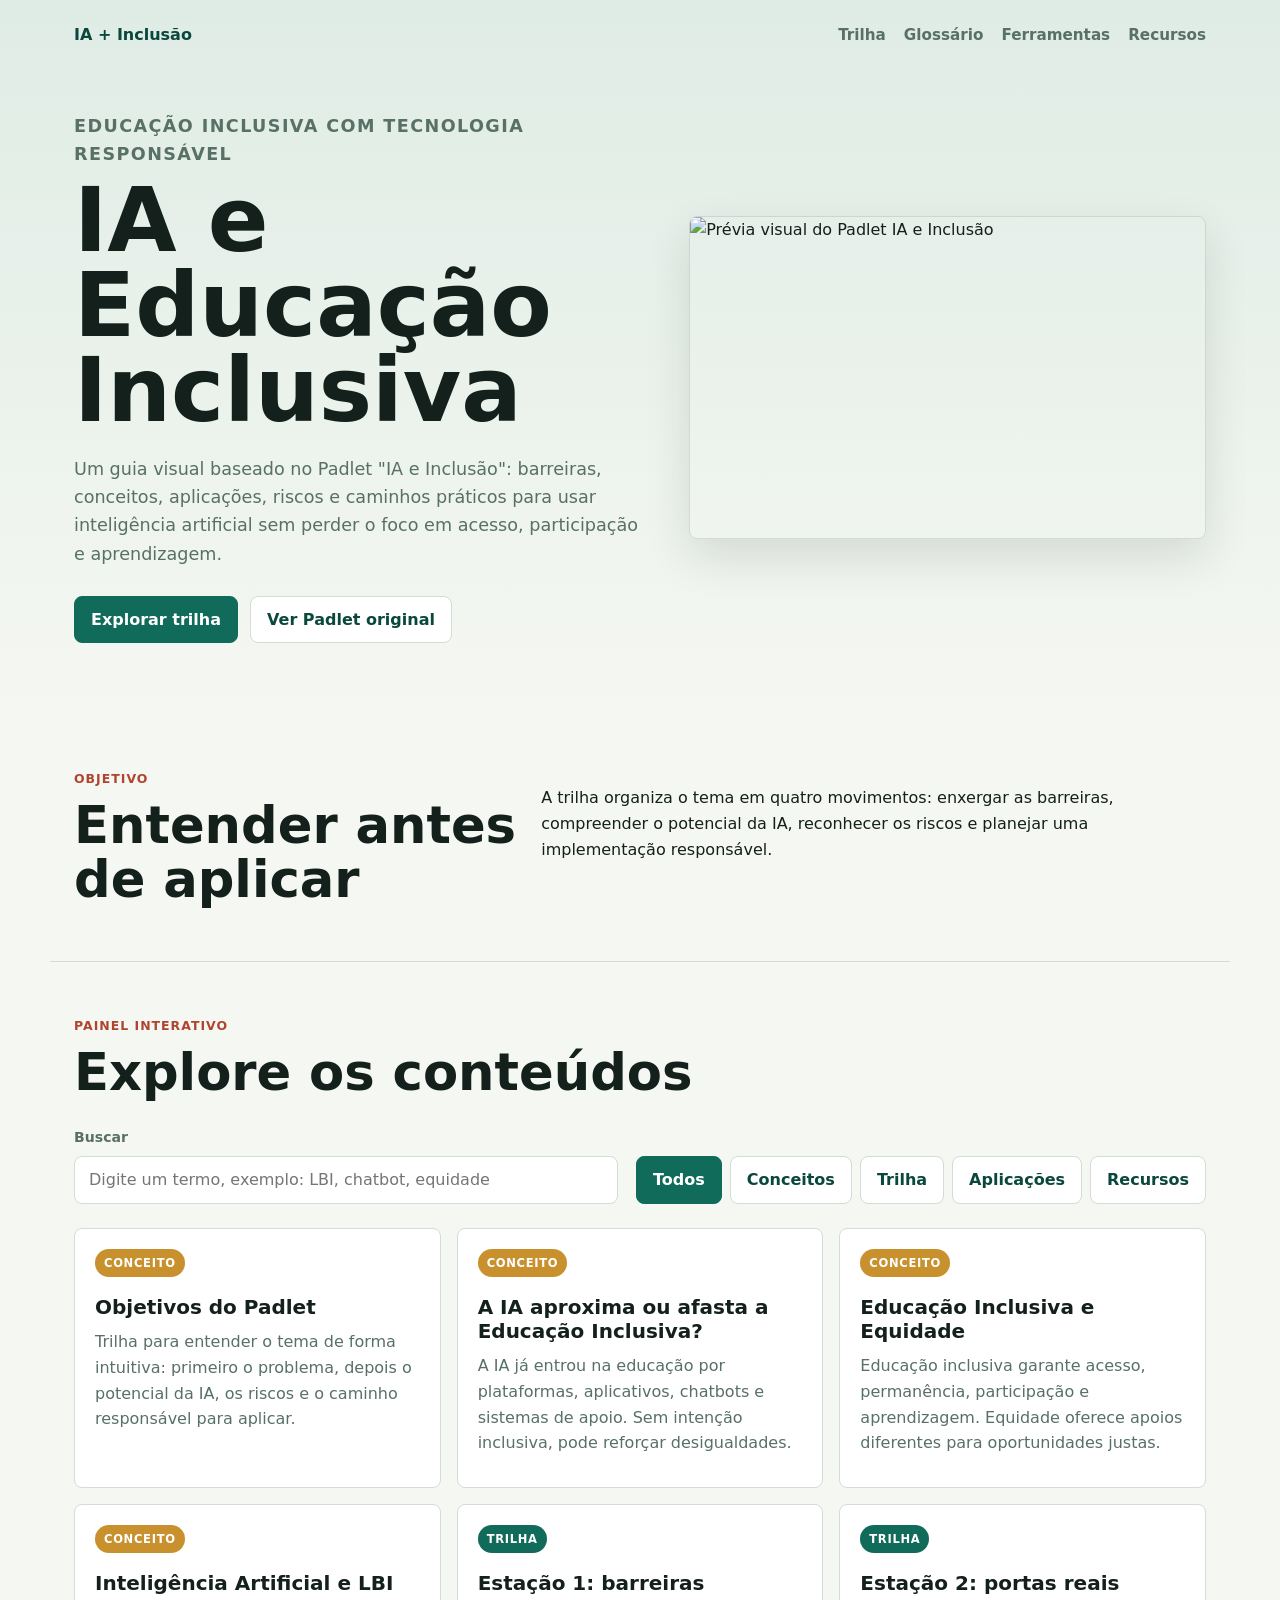
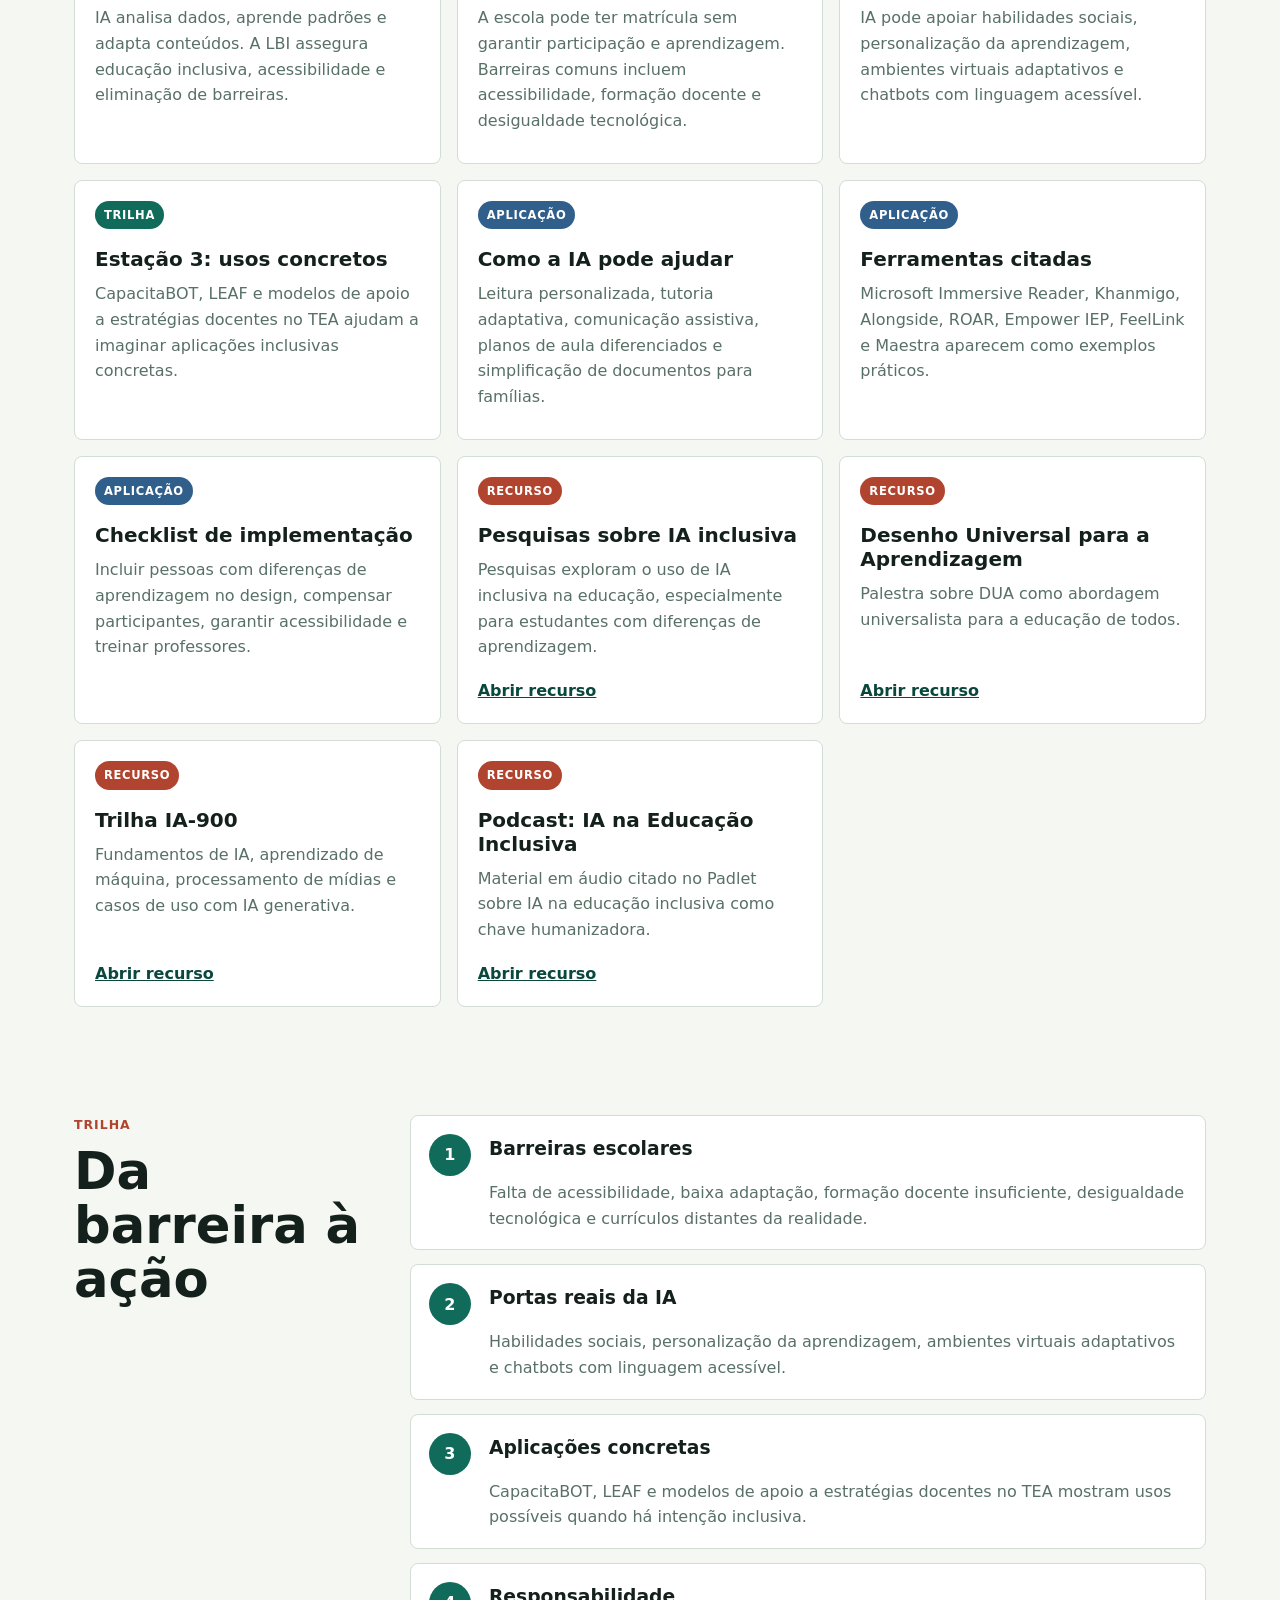
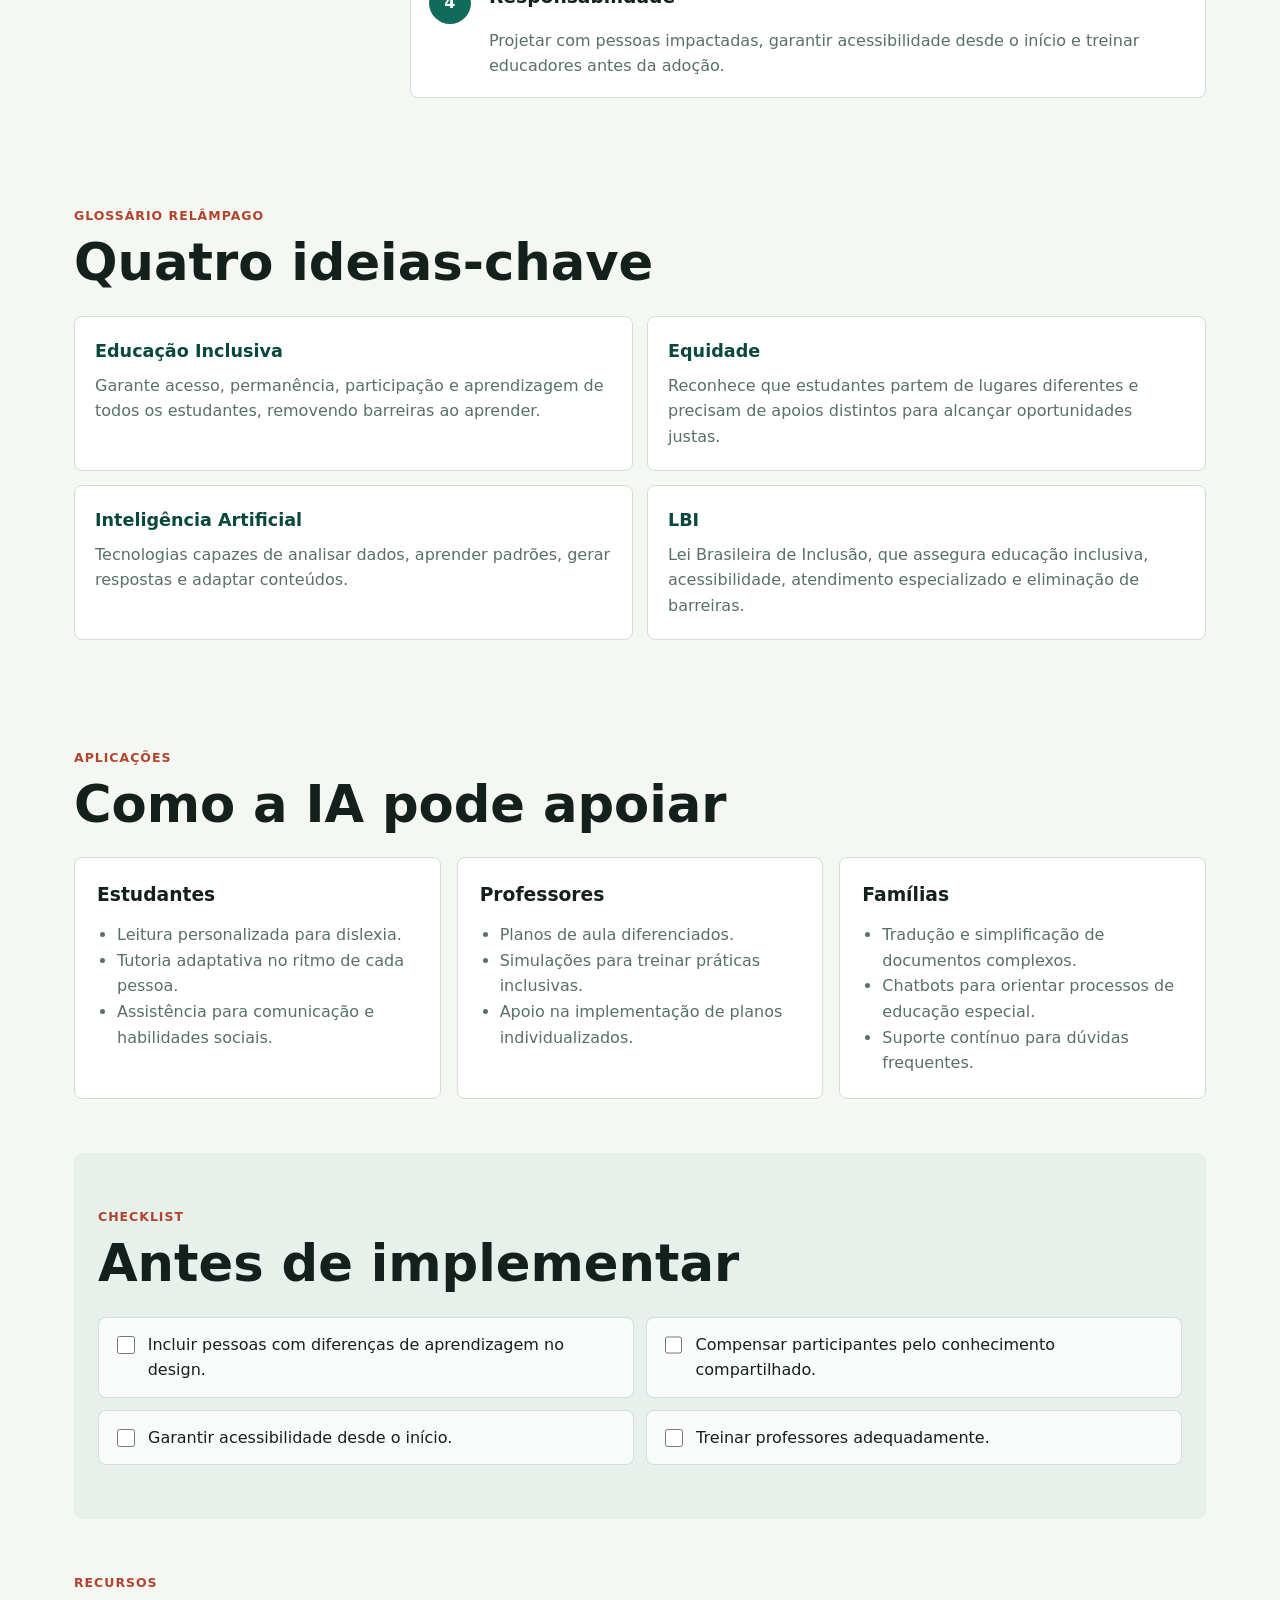
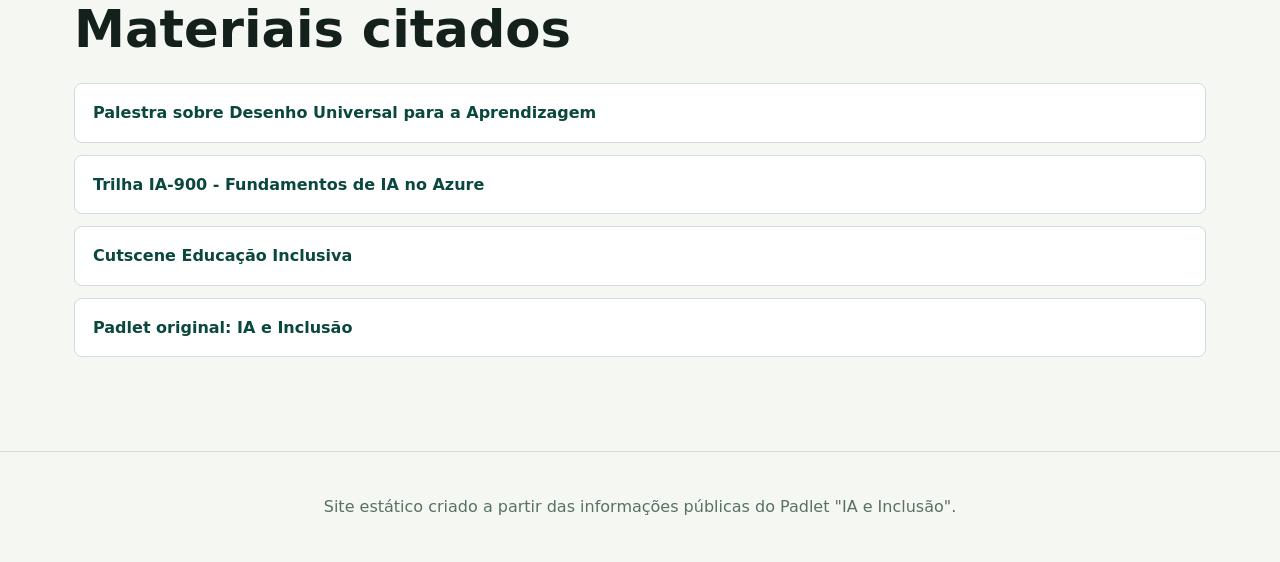
==== index.html @ 4733a4e9 "Base" ====
<!DOCTYPE html>
<html lang="pt-BR">
  <head>
    <meta charset="UTF-8" />
    <meta name="viewport" content="width=device-width, initial-scale=1.0" />
    <title>IA e Educação Inclusiva</title>
    <link rel="stylesheet" href="styles.css" />
  </head>
  <body>
    <header class="site-header" id="inicio">
      <nav class="topbar" aria-label="Navegação principal">
        <a class="brand" href="#inicio">IA + Inclusão</a>
        <div class="nav-links">
          <a href="#trilha">Trilha</a>
          <a href="#glossario">Glossário</a>
          <a href="#ferramentas">Ferramentas</a>
          <a href="#recursos">Recursos</a>
        </div>
      </nav>

      <section class="hero">
        <div class="hero-copy">
          <p class="eyebrow">Educação inclusiva com tecnologia responsável</p>
          <h1>IA e Educação Inclusiva</h1>
          <p>
            Um guia visual baseado no Padlet "IA e Inclusão": barreiras, conceitos,
            aplicações, riscos e caminhos práticos para usar inteligência artificial
            sem perder o foco em acesso, participação e aprendizagem.
          </p>
          <div class="hero-actions">
            <a class="button primary" href="#trilha">Explorar trilha</a>
            <a class="button secondary" href="https://padlet.com/gustavocostatech/ia-e-inclusao-4u4hw93o1xvzntek" target="_blank" rel="noreferrer">Ver Padlet original</a>
          </div>
        </div>
        <figure class="hero-media">
          <img src="https://images.unsplash.com/photo-1513542789411-b6a5d4f31634?w=500&auto=format&fit=crop&q=60&ixlib=rb-4.1.0&ixid=M3wxMjA3fDB8MHxzZWFyY2h8Nnx8ZWR1Y2ElQzMlQTclQzMlQTNvJTIwaW5jbHVzaXZhfGVufDB8fDB8fHww" alt="Prévia visual do Padlet IA e Inclusão" />
        </figure>
      </section>
    </header>

    <main>
      <section class="intro section">
        <div>
          <p class="section-kicker">Objetivo</p>
          <h2>Entender antes de aplicar</h2>
        </div>
        <p>
          A trilha organiza o tema em quatro movimentos: enxergar as barreiras,
          compreender o potencial da IA, reconhecer os riscos e planejar uma
          implementação responsável.
        </p>
      </section>

      <section class="section" aria-labelledby="painel-title">
        <div class="section-heading">
          <p class="section-kicker">Painel interativo</p>
          <h2 id="painel-title">Explore os conteúdos</h2>
        </div>

        <div class="controls" aria-label="Filtros dos conteúdos">
          <label class="search">
            <span>Buscar</span>
            <input id="searchInput" type="search" placeholder="Digite um termo, exemplo: LBI, chatbot, equidade" />
          </label>
          <div class="filter-buttons" id="filterButtons">
            <button class="chip active" type="button" data-filter="todos">Todos</button>
            <button class="chip" type="button" data-filter="conceito">Conceitos</button>
            <button class="chip" type="button" data-filter="trilha">Trilha</button>
            <button class="chip" type="button" data-filter="aplicacao">Aplicações</button>
            <button class="chip" type="button" data-filter="recurso">Recursos</button>
          </div>
        </div>

        <div class="cards-grid" id="cardsGrid" aria-live="polite"></div>
      </section>

      <section class="section split" id="trilha">
        <div class="section-heading">
          <p class="section-kicker">Trilha</p>
          <h2>Da barreira à ação</h2>
        </div>
        <div class="timeline">
          <article>
            <span>1</span>
            <h3>Barreiras escolares</h3>
            <p>Falta de acessibilidade, baixa adaptação, formação docente insuficiente, desigualdade tecnológica e currículos distantes da realidade.</p>
          </article>
          <article>
            <span>2</span>
            <h3>Portas reais da IA</h3>
            <p>Habilidades sociais, personalização da aprendizagem, ambientes virtuais adaptativos e chatbots com linguagem acessível.</p>
          </article>
          <article>
            <span>3</span>
            <h3>Aplicações concretas</h3>
            <p>CapacitaBOT, LEAF e modelos de apoio a estratégias docentes no TEA mostram usos possíveis quando há intenção inclusiva.</p>
          </article>
          <article>
            <span>4</span>
            <h3>Responsabilidade</h3>
            <p>Projetar com pessoas impactadas, garantir acessibilidade desde o início e treinar educadores antes da adoção.</p>
          </article>
        </div>
      </section>

      <section class="section glossary" id="glossario">
        <div class="section-heading">
          <p class="section-kicker">Glossário relâmpago</p>
          <h2>Quatro ideias-chave</h2>
        </div>
        <dl>
          <div>
            <dt>Educação Inclusiva</dt>
            <dd>Garante acesso, permanência, participação e aprendizagem de todos os estudantes, removendo barreiras ao aprender.</dd>
          </div>
          <div>
            <dt>Equidade</dt>
            <dd>Reconhece que estudantes partem de lugares diferentes e precisam de apoios distintos para alcançar oportunidades justas.</dd>
          </div>
          <div>
            <dt>Inteligência Artificial</dt>
            <dd>Tecnologias capazes de analisar dados, aprender padrões, gerar respostas e adaptar conteúdos.</dd>
          </div>
          <div>
            <dt>LBI</dt>
            <dd>Lei Brasileira de Inclusão, que assegura educação inclusiva, acessibilidade, atendimento especializado e eliminação de barreiras.</dd>
          </div>
        </dl>
      </section>

      <section class="section" id="ferramentas">
        <div class="section-heading">
          <p class="section-kicker">Aplicações</p>
          <h2>Como a IA pode apoiar</h2>
        </div>
        <div class="support-grid">
          <article>
            <h3>Estudantes</h3>
            <ul>
              <li>Leitura personalizada para dislexia.</li>
              <li>Tutoria adaptativa no ritmo de cada pessoa.</li>
              <li>Assistência para comunicação e habilidades sociais.</li>
            </ul>
          </article>
          <article>
            <h3>Professores</h3>
            <ul>
              <li>Planos de aula diferenciados.</li>
              <li>Simulações para treinar práticas inclusivas.</li>
              <li>Apoio na implementação de planos individualizados.</li>
            </ul>
          </article>
          <article>
            <h3>Famílias</h3>
            <ul>
              <li>Tradução e simplificação de documentos complexos.</li>
              <li>Chatbots para orientar processos de educação especial.</li>
              <li>Suporte contínuo para dúvidas frequentes.</li>
            </ul>
          </article>
        </div>
      </section>

      <section class="section checklist">
        <div class="section-heading">
          <p class="section-kicker">Checklist</p>
          <h2>Antes de implementar</h2>
        </div>
        <div class="checklist-items">
          <label><input type="checkbox" /> Incluir pessoas com diferenças de aprendizagem no design.</label>
          <label><input type="checkbox" /> Compensar participantes pelo conhecimento compartilhado.</label>
          <label><input type="checkbox" /> Garantir acessibilidade desde o início.</label>
          <label><input type="checkbox" /> Treinar professores adequadamente.</label>
        </div>
      </section>

      <section class="section resources" id="recursos">
        <div class="section-heading">
          <p class="section-kicker">Recursos</p>
          <h2>Materiais citados</h2>
        </div>
        <div class="resource-list">
          <a href="https://www.youtube.com/live/KM-PYmsDxH4?si=uO4JLQd7yCTHA8PU" target="_blank" rel="noreferrer">Palestra sobre Desenho Universal para a Aprendizagem</a>
          <a href="https://www.youtube.com/watch?v=Dd5S5fCxMV8&list=PL0g5FWk3FEqi7bTNKAkV-AD0jDbXJSqOg&index=1" target="_blank" rel="noreferrer">Trilha IA-900 - Fundamentos de IA no Azure</a>
          <a href="https://www.youtube.com/watch?v=cvheVmyWmtg" target="_blank" rel="noreferrer">Cutscene Educação Inclusiva</a>
          <a href="https://padlet.com/gustavocostatech/ia-e-inclusao-4u4hw93o1xvzntek" target="_blank" rel="noreferrer">Padlet original: IA e Inclusão</a>
        </div>
      </section>
    </main>

    <footer>
      <p>Site estático criado a partir das informações públicas do Padlet "IA e Inclusão".</p>
    </footer>

    <script src="script.js"></script>
  </body>
</html>
---- styles.css ----
:root {
  --bg: #f5f7f2;
  --surface: #ffffff;
  --surface-soft: #e7f0ea;
  --ink: #14201b;
  --muted: #587066;
  --line: #d2ddd6;
  --primary: #116b5b;
  --primary-dark: #0a473d;
  --accent: #b1442f;
  --gold: #c9912e;
  --blue: #315f8c;
  --shadow: 0 18px 45px rgba(20, 32, 27, 0.12);
}

* {
  box-sizing: border-box;
}

html {
  scroll-behavior: smooth;
}

body {
  margin: 0;
  background: var(--bg);
  color: var(--ink);
  font-family: Inter, ui-sans-serif, system-ui, -apple-system, BlinkMacSystemFont, "Segoe UI", sans-serif;
  line-height: 1.6;
}

a {
  color: inherit;
}

img {
  display: block;
  max-width: 100%;
}

.site-header {
  background: linear-gradient(180deg, #dfece5 0%, var(--bg) 100%);
}

.topbar {
  align-items: center;
  display: flex;
  justify-content: space-between;
  margin: 0 auto;
  max-width: 1180px;
  padding: 22px 24px;
}

.brand {
  color: var(--primary-dark);
  font-weight: 800;
  text-decoration: none;
}

.nav-links {
  display: flex;
  gap: 18px;
}

.nav-links a {
  color: var(--muted);
  font-size: 0.95rem;
  font-weight: 700;
  text-decoration: none;
}

.hero {
  align-items: center;
  display: grid;
  gap: 44px;
  grid-template-columns: minmax(0, 1.05fr) minmax(300px, 0.95fr);
  margin: 0 auto;
  max-width: 1180px;
  padding: 42px 24px 72px;
}

.hero-copy h1 {
  font-size: clamp(2.6rem, 7vw, 5.8rem);
  letter-spacing: 0;
  line-height: 0.95;
  margin: 0 0 22px;
}

.hero-copy p {
  color: var(--muted);
  font-size: 1.1rem;
  max-width: 680px;
}

.eyebrow,
.section-kicker {
  color: var(--accent);
  font-size: 0.78rem;
  font-weight: 800;
  letter-spacing: 0.08em;
  margin: 0 0 10px;
  text-transform: uppercase;
}

.hero-actions {
  display: flex;
  flex-wrap: wrap;
  gap: 12px;
  margin-top: 28px;
}

.button,
.chip {
  border: 1px solid var(--line);
  border-radius: 8px;
  cursor: pointer;
  font: inherit;
  font-weight: 800;
  min-height: 44px;
  padding: 10px 16px;
  text-decoration: none;
}

.button.primary,
.chip.active {
  background: var(--primary);
  border-color: var(--primary);
  color: #ffffff;
}

.button.secondary,
.chip {
  background: var(--surface);
  color: var(--primary-dark);
}

.hero-media {
  border: 1px solid rgba(20, 32, 27, 0.12);
  border-radius: 8px;
  box-shadow: var(--shadow);
  margin: 0;
  overflow: hidden;
}

.hero-media img {
  aspect-ratio: 16 / 10;
  height: 100%;
  object-fit: cover;
  width: 100%;
}

.section {
  margin: 0 auto;
  max-width: 1180px;
  padding: 54px 24px;
}

.intro {
  align-items: start;
  border-bottom: 1px solid var(--line);
  display: grid;
  gap: 24px;
  grid-template-columns: 0.8fr 1.2fr;
}

.section h2 {
  font-size: clamp(2rem, 4vw, 3.2rem);
  letter-spacing: 0;
  line-height: 1.05;
  margin: 0;
}

.section-heading {
  margin-bottom: 26px;
}

.controls {
  align-items: end;
  display: grid;
  gap: 18px;
  grid-template-columns: minmax(240px, 1fr) auto;
  margin-bottom: 24px;
}

.search span {
  color: var(--muted);
  display: block;
  font-size: 0.88rem;
  font-weight: 800;
  margin-bottom: 8px;
}

.search input {
  background: var(--surface);
  border: 1px solid var(--line);
  border-radius: 8px;
  color: var(--ink);
  font: inherit;
  min-height: 48px;
  padding: 10px 14px;
  width: 100%;
}

.filter-buttons {
  display: flex;
  flex-wrap: wrap;
  gap: 8px;
  justify-content: flex-end;
}

.cards-grid {
  display: grid;
  gap: 16px;
  grid-template-columns: repeat(3, minmax(0, 1fr));
}

.info-card,
.support-grid article,
.timeline article,
.glossary dl div {
  background: var(--surface);
  border: 1px solid var(--line);
  border-radius: 8px;
}

.info-card {
  display: flex;
  flex-direction: column;
  min-height: 260px;
  padding: 20px;
}

.card-type {
  align-self: start;
  border-radius: 999px;
  color: #ffffff;
  font-size: 0.72rem;
  font-weight: 900;
  letter-spacing: 0.06em;
  padding: 5px 9px;
  text-transform: uppercase;
}

.card-type.conceito {
  background: var(--gold);
}

.card-type.trilha {
  background: var(--primary);
}

.card-type.aplicacao {
  background: var(--blue);
}

.card-type.recurso {
  background: var(--accent);
}

.info-card h3 {
  font-size: 1.25rem;
  line-height: 1.2;
  margin: 18px 0 10px;
}

.info-card p {
  color: var(--muted);
  margin: 0;
}

.info-card a {
  color: var(--primary-dark);
  font-weight: 800;
  margin-top: auto;
  padding-top: 18px;
}

.split {
  display: grid;
  gap: 34px;
  grid-template-columns: 0.55fr 1.45fr;
}

.timeline {
  display: grid;
  gap: 14px;
}

.timeline article {
  display: grid;
  gap: 12px;
  grid-template-columns: 48px 1fr;
  padding: 18px;
}

.timeline span {
  align-items: center;
  background: var(--primary);
  border-radius: 50%;
  color: #ffffff;
  display: flex;
  font-weight: 900;
  height: 42px;
  justify-content: center;
  width: 42px;
}

.timeline h3,
.support-grid h3 {
  margin: 0;
}

.timeline p {
  color: var(--muted);
  grid-column: 2;
  margin: -8px 0 0;
}

.glossary dl {
  display: grid;
  gap: 14px;
  grid-template-columns: repeat(2, minmax(0, 1fr));
  margin: 0;
}

.glossary dl div {
  padding: 20px;
}

.glossary dt {
  color: var(--primary-dark);
  font-size: 1.1rem;
  font-weight: 900;
  margin-bottom: 8px;
}

.glossary dd {
  color: var(--muted);
  margin: 0;
}

.support-grid {
  display: grid;
  gap: 16px;
  grid-template-columns: repeat(3, minmax(0, 1fr));
}

.support-grid article {
  padding: 22px;
}

.support-grid ul {
  color: var(--muted);
  margin: 12px 0 0;
  padding-left: 20px;
}

.checklist {
  background: var(--surface-soft);
  border-radius: 8px;
  max-width: 1132px;
}

.checklist-items {
  display: grid;
  gap: 12px;
  grid-template-columns: repeat(2, minmax(0, 1fr));
}

.checklist-items label {
  align-items: start;
  background: rgba(255, 255, 255, 0.72);
  border: 1px solid rgba(17, 107, 91, 0.18);
  border-radius: 8px;
  display: flex;
  gap: 10px;
  padding: 14px;
}

.checklist-items input {
  accent-color: var(--primary);
  height: 18px;
  margin-top: 4px;
  width: 18px;
}

.resource-list {
  display: grid;
  gap: 12px;
}

.resource-list a {
  background: var(--surface);
  border: 1px solid var(--line);
  border-radius: 8px;
  color: var(--primary-dark);
  font-weight: 800;
  padding: 16px 18px;
  text-decoration: none;
}

footer {
  border-top: 1px solid var(--line);
  color: var(--muted);
  margin-top: 40px;
  padding: 26px 24px;
  text-align: center;
}

@media (max-width: 900px) {
  .hero,
  .intro,
  .split,
  .controls {
    grid-template-columns: 1fr;
  }

  .cards-grid,
  .support-grid,
  .glossary dl {
    grid-template-columns: repeat(2, minmax(0, 1fr));
  }

  .filter-buttons {
    justify-content: flex-start;
  }
}

@media (max-width: 640px) {
  .topbar {
    align-items: flex-start;
    flex-direction: column;
    gap: 14px;
  }

  .nav-links {
    flex-wrap: wrap;
  }

  .hero {
    padding-top: 24px;
  }

  .cards-grid,
  .support-grid,
  .glossary dl,
  .checklist-items {
    grid-template-columns: 1fr;
  }

  .timeline article {
    grid-template-columns: 42px 1fr;
  }
}
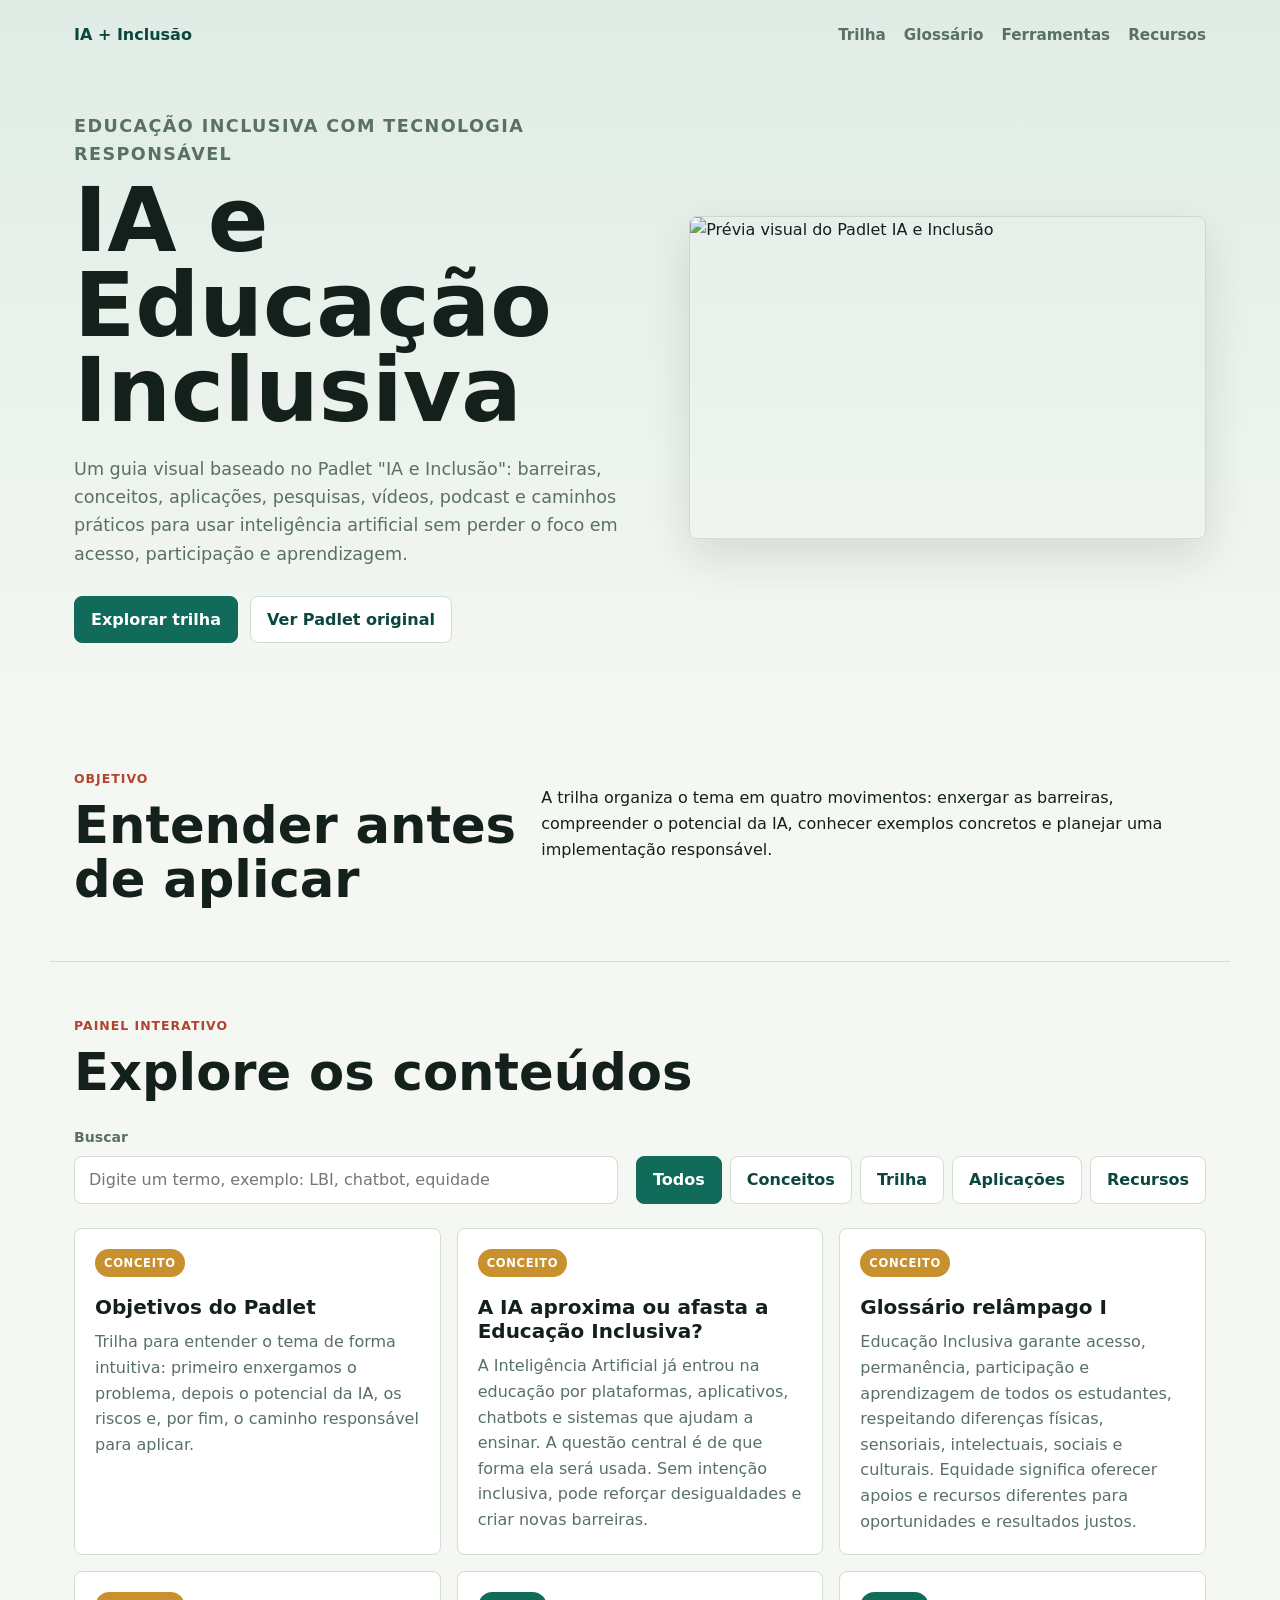
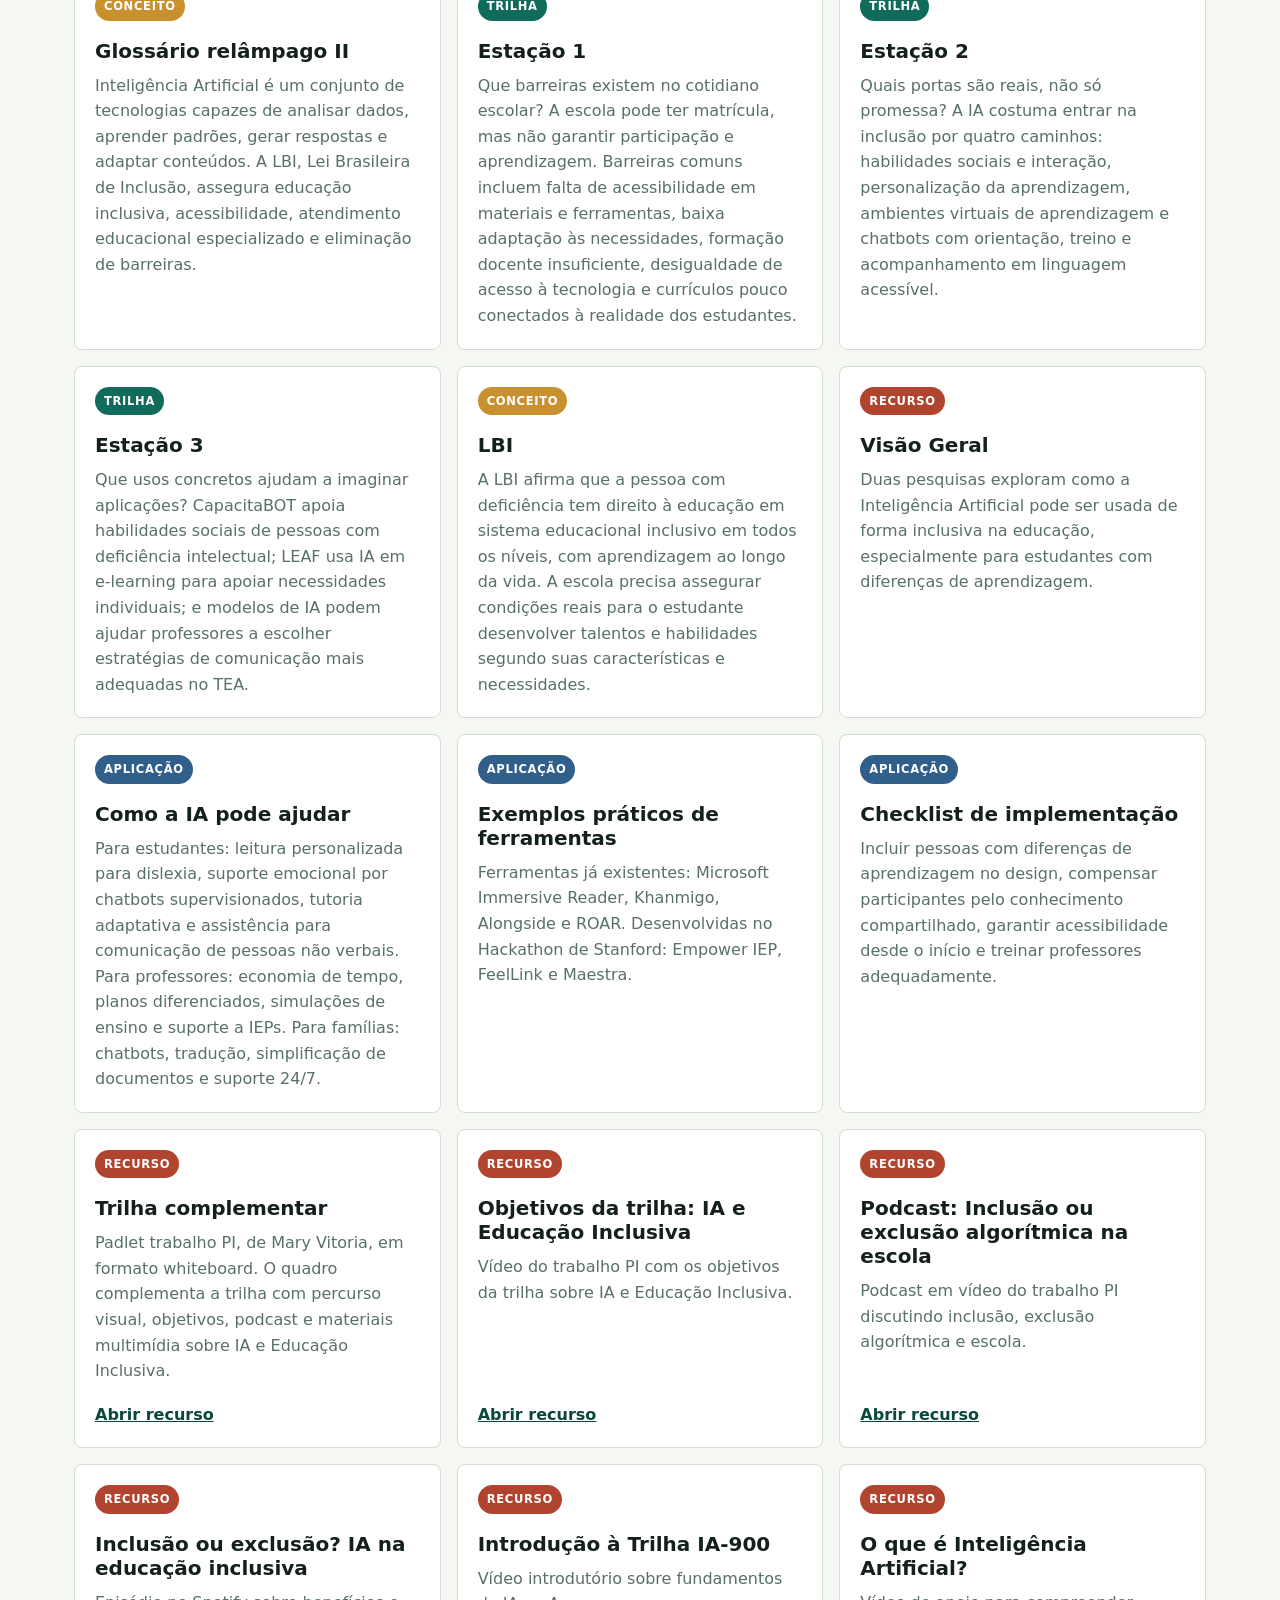
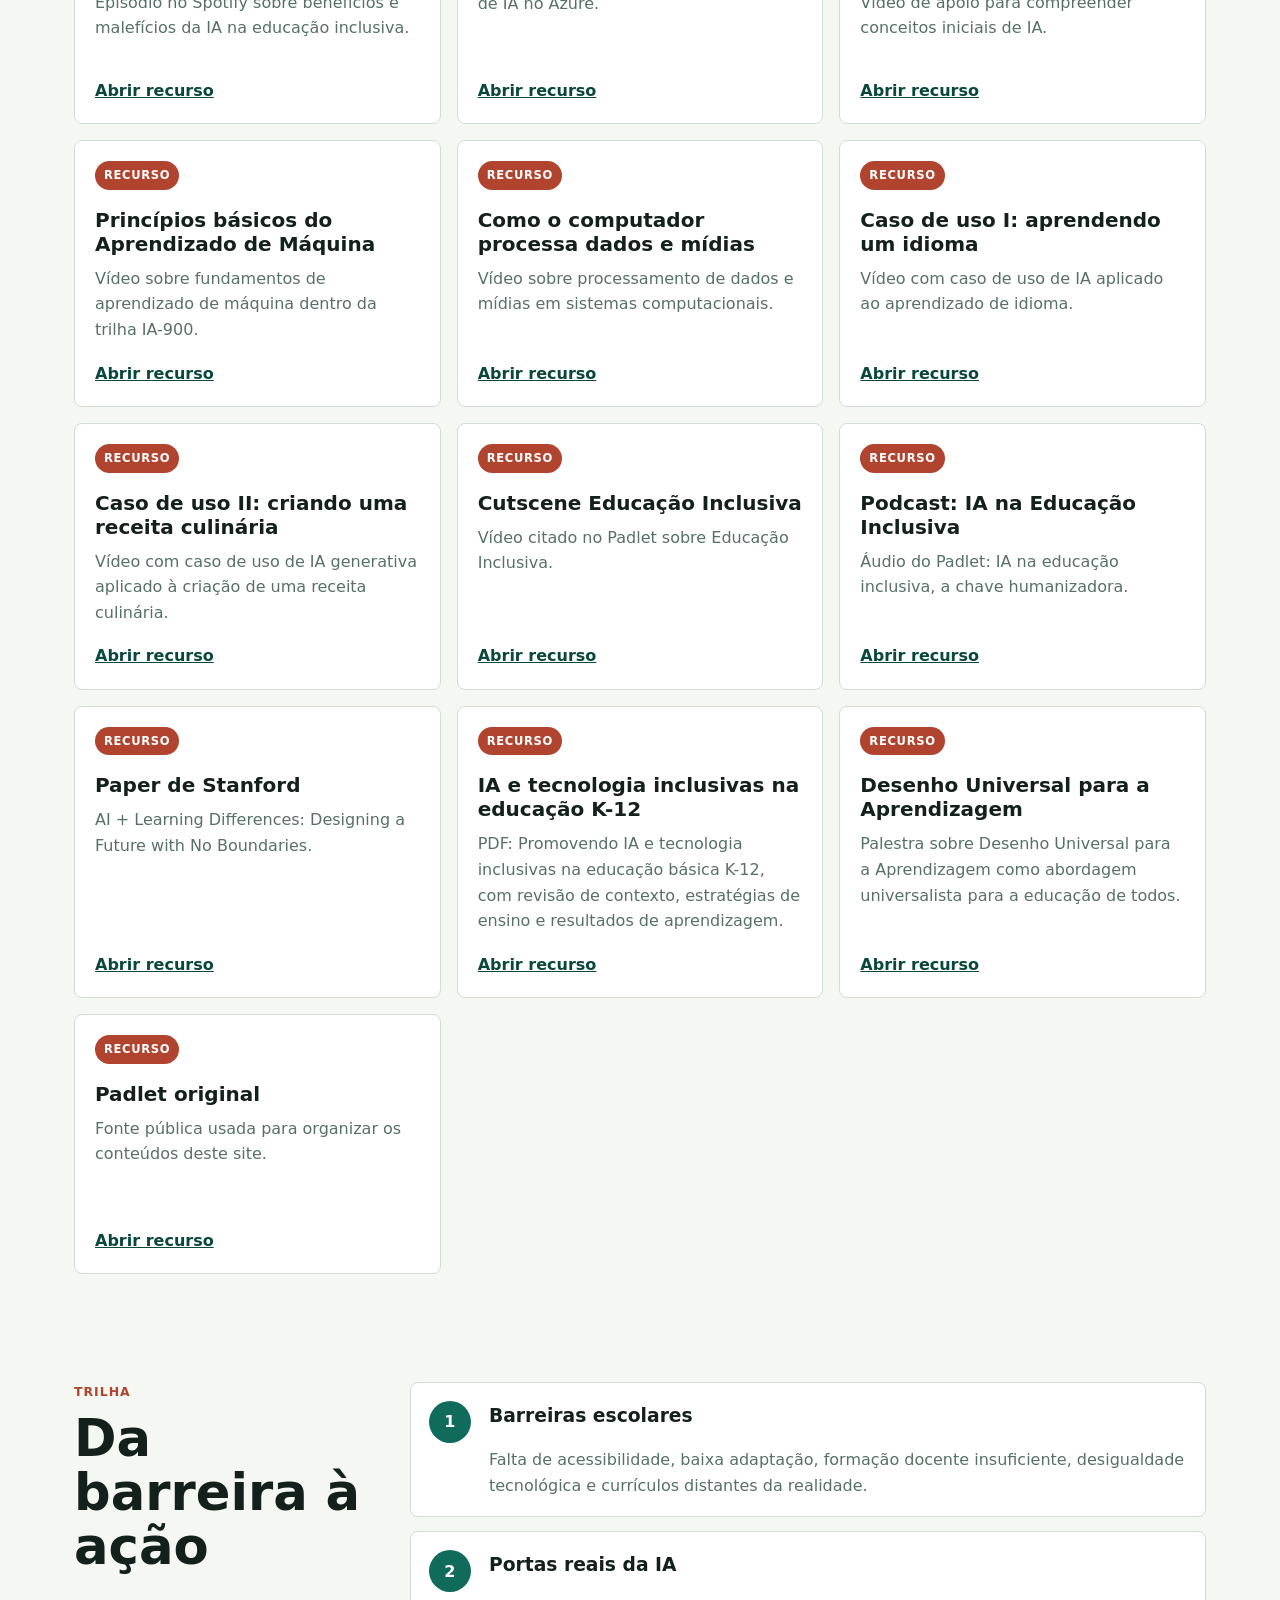
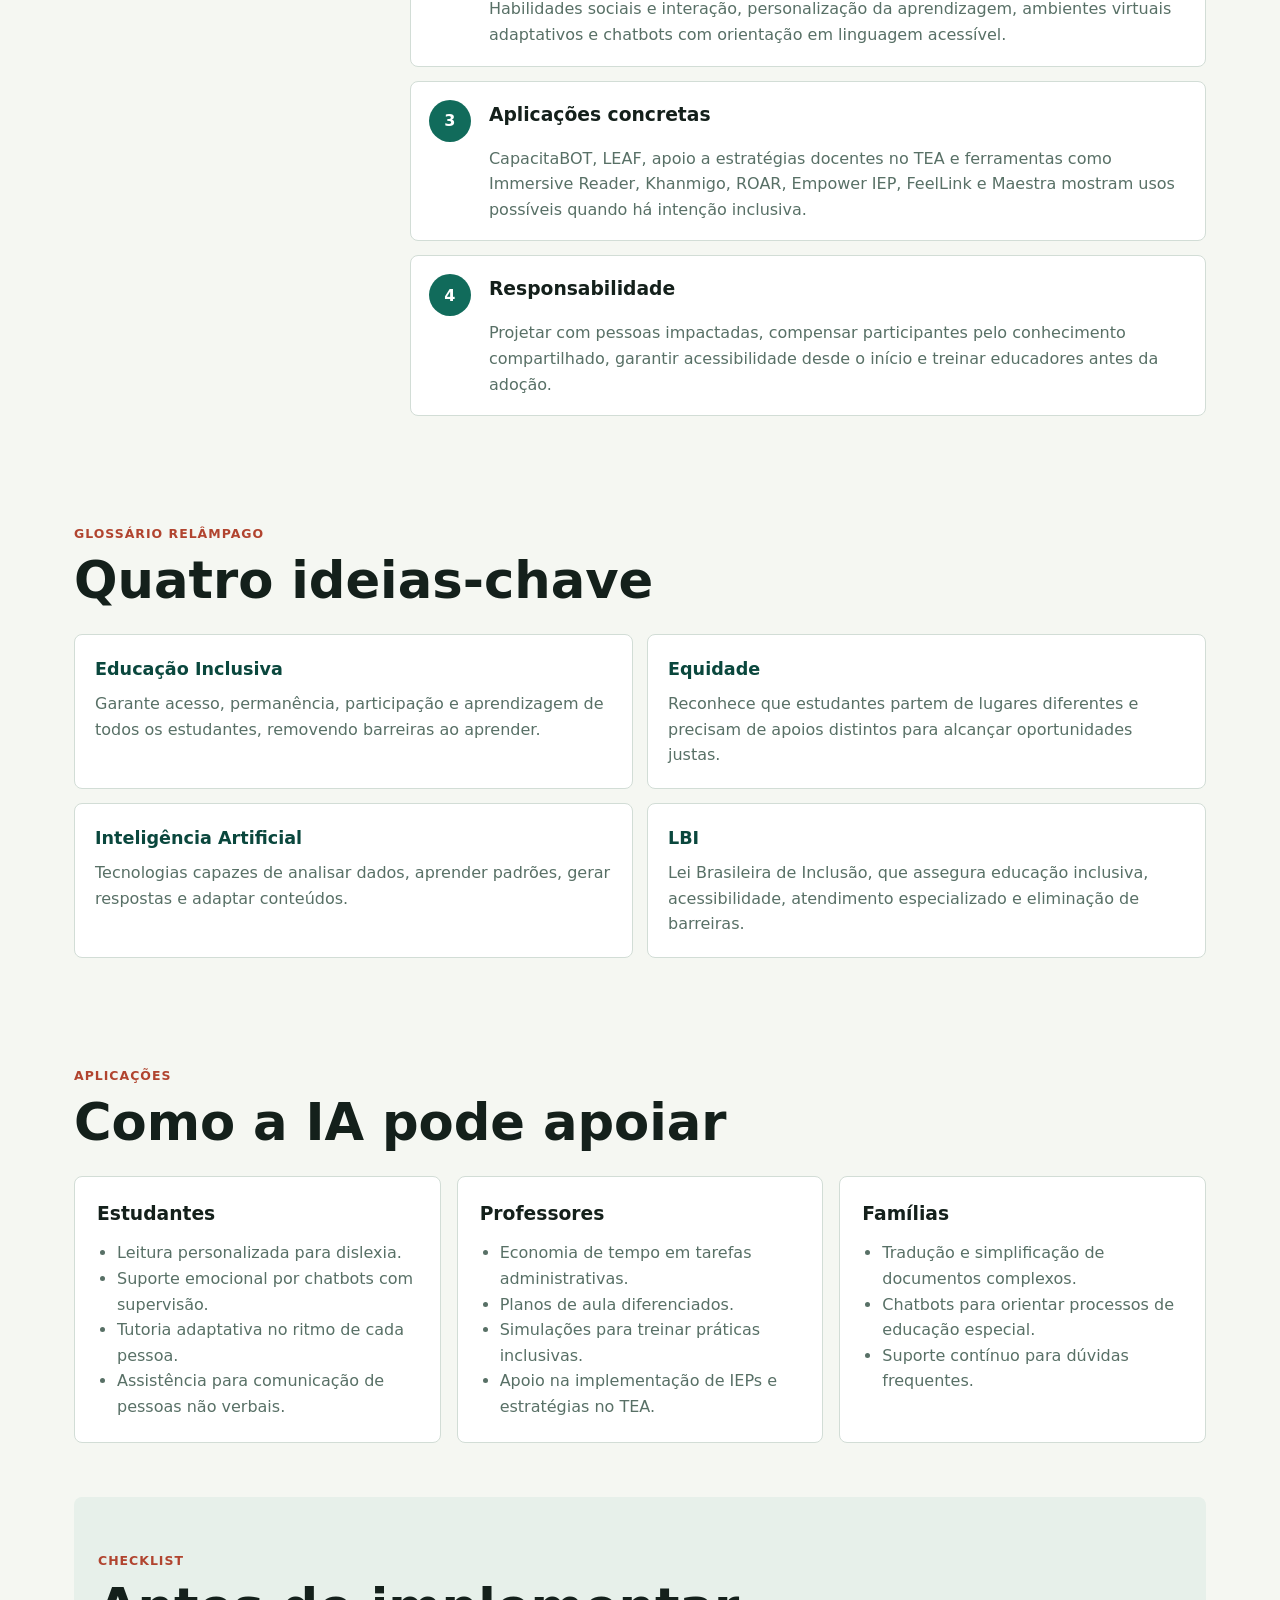
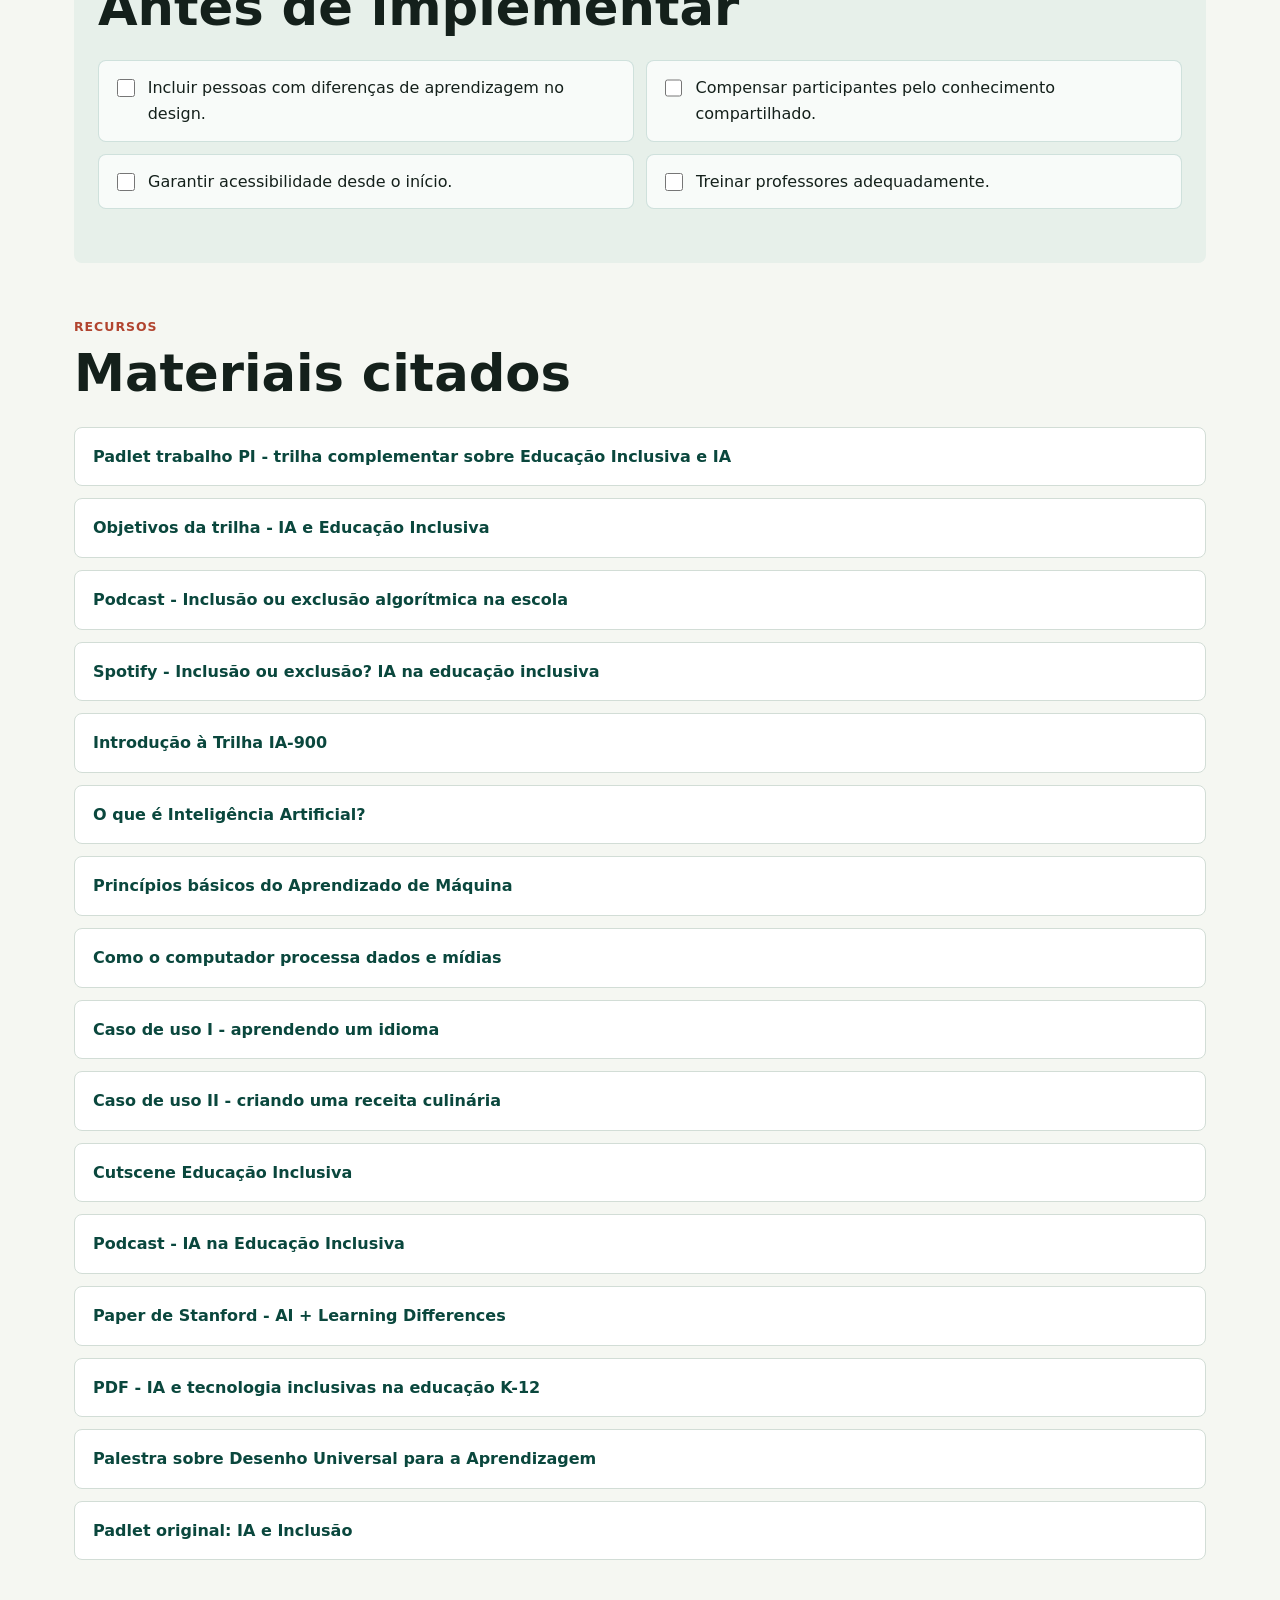
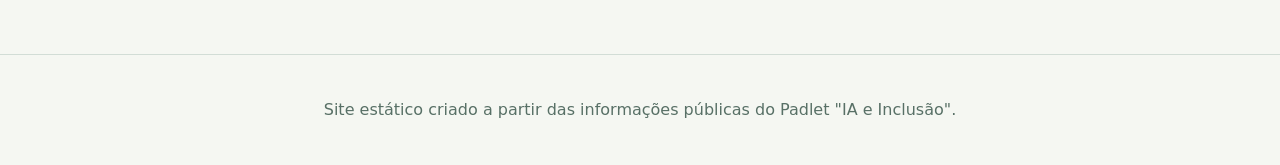
==== commit 6603d92a: "Attualiza conteúdo dos Padlets" ====
--- a/index.html
+++ b/index.html
@@ -24,8 +24,9 @@
           <h1>IA e Educação Inclusiva</h1>
           <p>
             Um guia visual baseado no Padlet "IA e Inclusão": barreiras, conceitos,
-            aplicações, riscos e caminhos práticos para usar inteligência artificial
-            sem perder o foco em acesso, participação e aprendizagem.
+            aplicações, pesquisas, vídeos, podcast e caminhos práticos para usar
+            inteligência artificial sem perder o foco em acesso, participação e
+            aprendizagem.
           </p>
           <div class="hero-actions">
             <a class="button primary" href="#trilha">Explorar trilha</a>
@@ -33,7 +34,7 @@
           </div>
         </div>
         <figure class="hero-media">
-          <img src="https://images.unsplash.com/photo-1513542789411-b6a5d4f31634?w=500&auto=format&fit=crop&q=60&ixlib=rb-4.1.0&ixid=M3wxMjA3fDB8MHxzZWFyY2h8Nnx8ZWR1Y2ElQzMlQTclQzMlQTNvJTIwaW5jbHVzaXZhfGVufDB8fDB8fHww" alt="Prévia visual do Padlet IA e Inclusão" />
+          <img src="https://padlet.net/social-previews/board/4u4hw93o1xvzntek/opengraph.jpg?ts=1781668205" alt="Prévia visual do Padlet IA e Inclusão" />
         </figure>
       </section>
     </header>
@@ -46,8 +47,8 @@
         </div>
         <p>
           A trilha organiza o tema em quatro movimentos: enxergar as barreiras,
-          compreender o potencial da IA, reconhecer os riscos e planejar uma
-          implementação responsável.
+          compreender o potencial da IA, conhecer exemplos concretos e planejar
+          uma implementação responsável.
         </p>
       </section>
 
@@ -88,17 +89,17 @@
           <article>
             <span>2</span>
             <h3>Portas reais da IA</h3>
-            <p>Habilidades sociais, personalização da aprendizagem, ambientes virtuais adaptativos e chatbots com linguagem acessível.</p>
+            <p>Habilidades sociais e interação, personalização da aprendizagem, ambientes virtuais adaptativos e chatbots com orientação em linguagem acessível.</p>
           </article>
           <article>
             <span>3</span>
             <h3>Aplicações concretas</h3>
-            <p>CapacitaBOT, LEAF e modelos de apoio a estratégias docentes no TEA mostram usos possíveis quando há intenção inclusiva.</p>
+            <p>CapacitaBOT, LEAF, apoio a estratégias docentes no TEA e ferramentas como Immersive Reader, Khanmigo, ROAR, Empower IEP, FeelLink e Maestra mostram usos possíveis quando há intenção inclusiva.</p>
           </article>
           <article>
             <span>4</span>
             <h3>Responsabilidade</h3>
-            <p>Projetar com pessoas impactadas, garantir acessibilidade desde o início e treinar educadores antes da adoção.</p>
+            <p>Projetar com pessoas impactadas, compensar participantes pelo conhecimento compartilhado, garantir acessibilidade desde o início e treinar educadores antes da adoção.</p>
           </article>
         </div>
       </section>
@@ -138,16 +139,18 @@
             <h3>Estudantes</h3>
             <ul>
               <li>Leitura personalizada para dislexia.</li>
+              <li>Suporte emocional por chatbots com supervisão.</li>
               <li>Tutoria adaptativa no ritmo de cada pessoa.</li>
-              <li>Assistência para comunicação e habilidades sociais.</li>
+              <li>Assistência para comunicação de pessoas não verbais.</li>
             </ul>
           </article>
           <article>
             <h3>Professores</h3>
             <ul>
+              <li>Economia de tempo em tarefas administrativas.</li>
               <li>Planos de aula diferenciados.</li>
               <li>Simulações para treinar práticas inclusivas.</li>
-              <li>Apoio na implementação de planos individualizados.</li>
+              <li>Apoio na implementação de IEPs e estratégias no TEA.</li>
             </ul>
           </article>
           <article>
@@ -180,9 +183,21 @@
           <h2>Materiais citados</h2>
         </div>
         <div class="resource-list">
+          <a href="https://padlet.com/maryvitoria054/trabalho-pi-hxlfdcfmyq779qko" target="_blank" rel="noreferrer">Padlet trabalho PI - trilha complementar sobre Educação Inclusiva e IA</a>
+          <a href="https://youtu.be/v8G95rgaFLw?si=9PhyUuciLer0RLyC" target="_blank" rel="noreferrer">Objetivos da trilha - IA e Educação Inclusiva</a>
+          <a href="https://youtu.be/qTc6QP8XeEc?si=7r9JO2xpi9EtwrrY" target="_blank" rel="noreferrer">Podcast - Inclusão ou exclusão algorítmica na escola</a>
+          <a href="https://open.spotify.com/episode/2xJNMKOKAfWHyERPrDlAsA?si=3Nk7gSHLTSmdf3auZK-wLQ" target="_blank" rel="noreferrer">Spotify - Inclusão ou exclusão? IA na educação inclusiva</a>
+          <a href="https://www.youtube.com/watch?v=Dd5S5fCxMV8&amp;list=PL0g5FWk3FEqi7bTNKAkV-AD0jDbXJSqOg&amp;index=1" target="_blank" rel="noreferrer">Introdução à Trilha IA-900</a>
+          <a href="https://www.youtube.com/watch?v=Qxwv5NHzyLg" target="_blank" rel="noreferrer">O que é Inteligência Artificial?</a>
+          <a href="https://www.youtube.com/watch?v=8b_JnI_VFIQ" target="_blank" rel="noreferrer">Princípios básicos do Aprendizado de Máquina</a>
+          <a href="https://www.youtube.com/watch?v=KxV3EKWZV4U&amp;list=PL0g5FWk3FEqi7bTNKAkV-AD0jDbXJSqOg&amp;index=5" target="_blank" rel="noreferrer">Como o computador processa dados e mídias</a>
+          <a href="https://www.youtube.com/watch?v=Pb0h4VR-qmQ&amp;list=PL0g5FWk3FEqi7bTNKAkV-AD0jDbXJSqOg&amp;index=15" target="_blank" rel="noreferrer">Caso de uso I - aprendendo um idioma</a>
+          <a href="https://www.youtube.com/watch?v=RnDiLLBu2Ig&amp;list=PL0g5FWk3FEqi7bTNKAkV-AD0jDbXJSqOg&amp;index=17" target="_blank" rel="noreferrer">Caso de uso II - criando uma receita culinária</a>
+          <a href="https://www.youtube.com/watch?v=cvheVmyWmtg" target="_blank" rel="noreferrer">Cutscene Educação Inclusiva</a>
+          <a href="https://padlet-uploads-usc1.storage.googleapis.com/5130909431/7ad068adb68dc20256b87ed7bd981783/IA_na_educao_inclusiva__a_chave_humanizadora.mp3" target="_blank" rel="noreferrer">Podcast - IA na Educação Inclusiva</a>
+          <a href="https://padlet-uploads-usc1.storage.googleapis.com/5130909431/a79e69fceedd3f1c1233e7193cc5692f/AI_Learning_Differences_Designing_a_Future_with_No_Boundaries_Final__1_.pdf" target="_blank" rel="noreferrer">Paper de Stanford - AI + Learning Differences</a>
+          <a href="https://padlet-uploads-usc1.storage.googleapis.com/5130909431/e899965accbe72580d3a80f07c47d2c1/Promovendo_IA_e_tecnologia_inclusivas_na_educa__o_b_sica__K_12__Uma_revis_o_do_contexto__estrat_gias_de_ensino_e_resultados_de_aprendizagem_1_.pdf" target="_blank" rel="noreferrer">PDF - IA e tecnologia inclusivas na educação K-12</a>
           <a href="https://www.youtube.com/live/KM-PYmsDxH4?si=uO4JLQd7yCTHA8PU" target="_blank" rel="noreferrer">Palestra sobre Desenho Universal para a Aprendizagem</a>
-          <a href="https://www.youtube.com/watch?v=Dd5S5fCxMV8&list=PL0g5FWk3FEqi7bTNKAkV-AD0jDbXJSqOg&index=1" target="_blank" rel="noreferrer">Trilha IA-900 - Fundamentos de IA no Azure</a>
-          <a href="https://www.youtube.com/watch?v=cvheVmyWmtg" target="_blank" rel="noreferrer">Cutscene Educação Inclusiva</a>
           <a href="https://padlet.com/gustavocostatech/ia-e-inclusao-4u4hw93o1xvzntek" target="_blank" rel="noreferrer">Padlet original: IA e Inclusão</a>
         </div>
       </section>
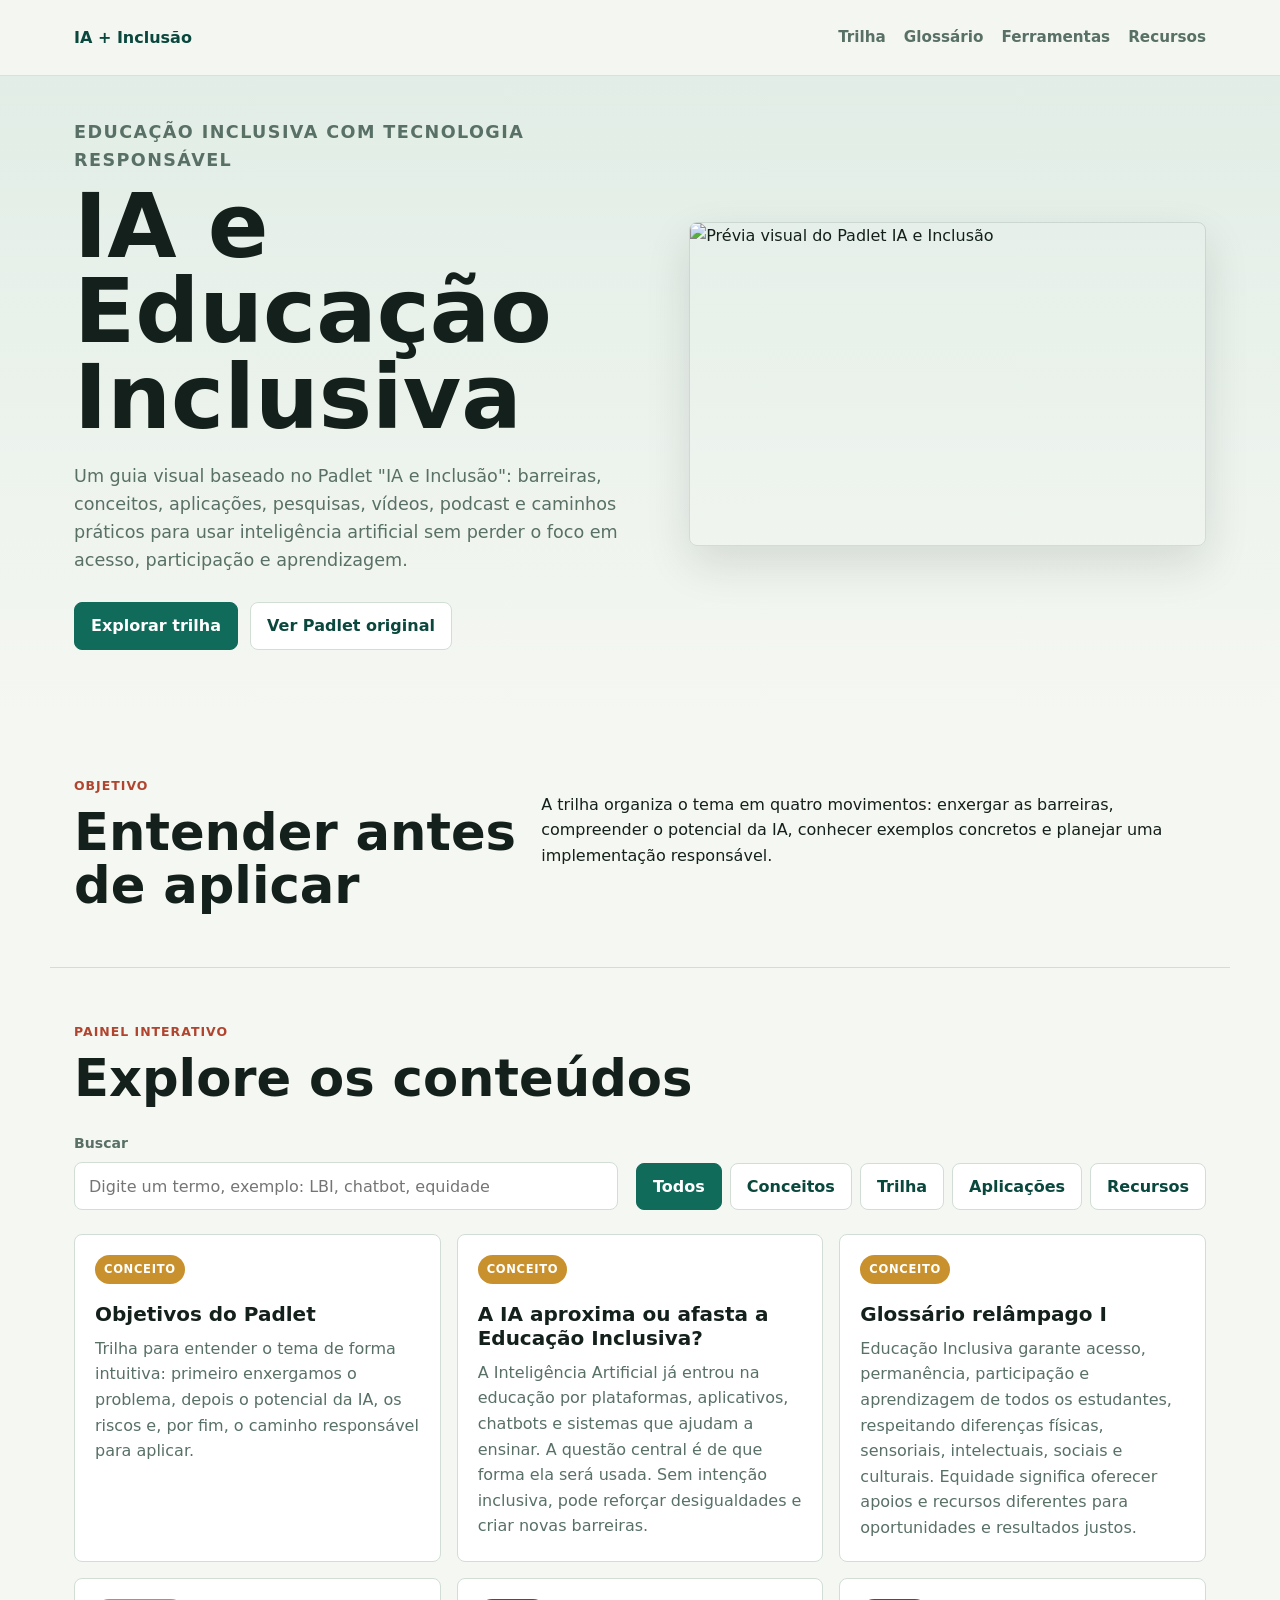
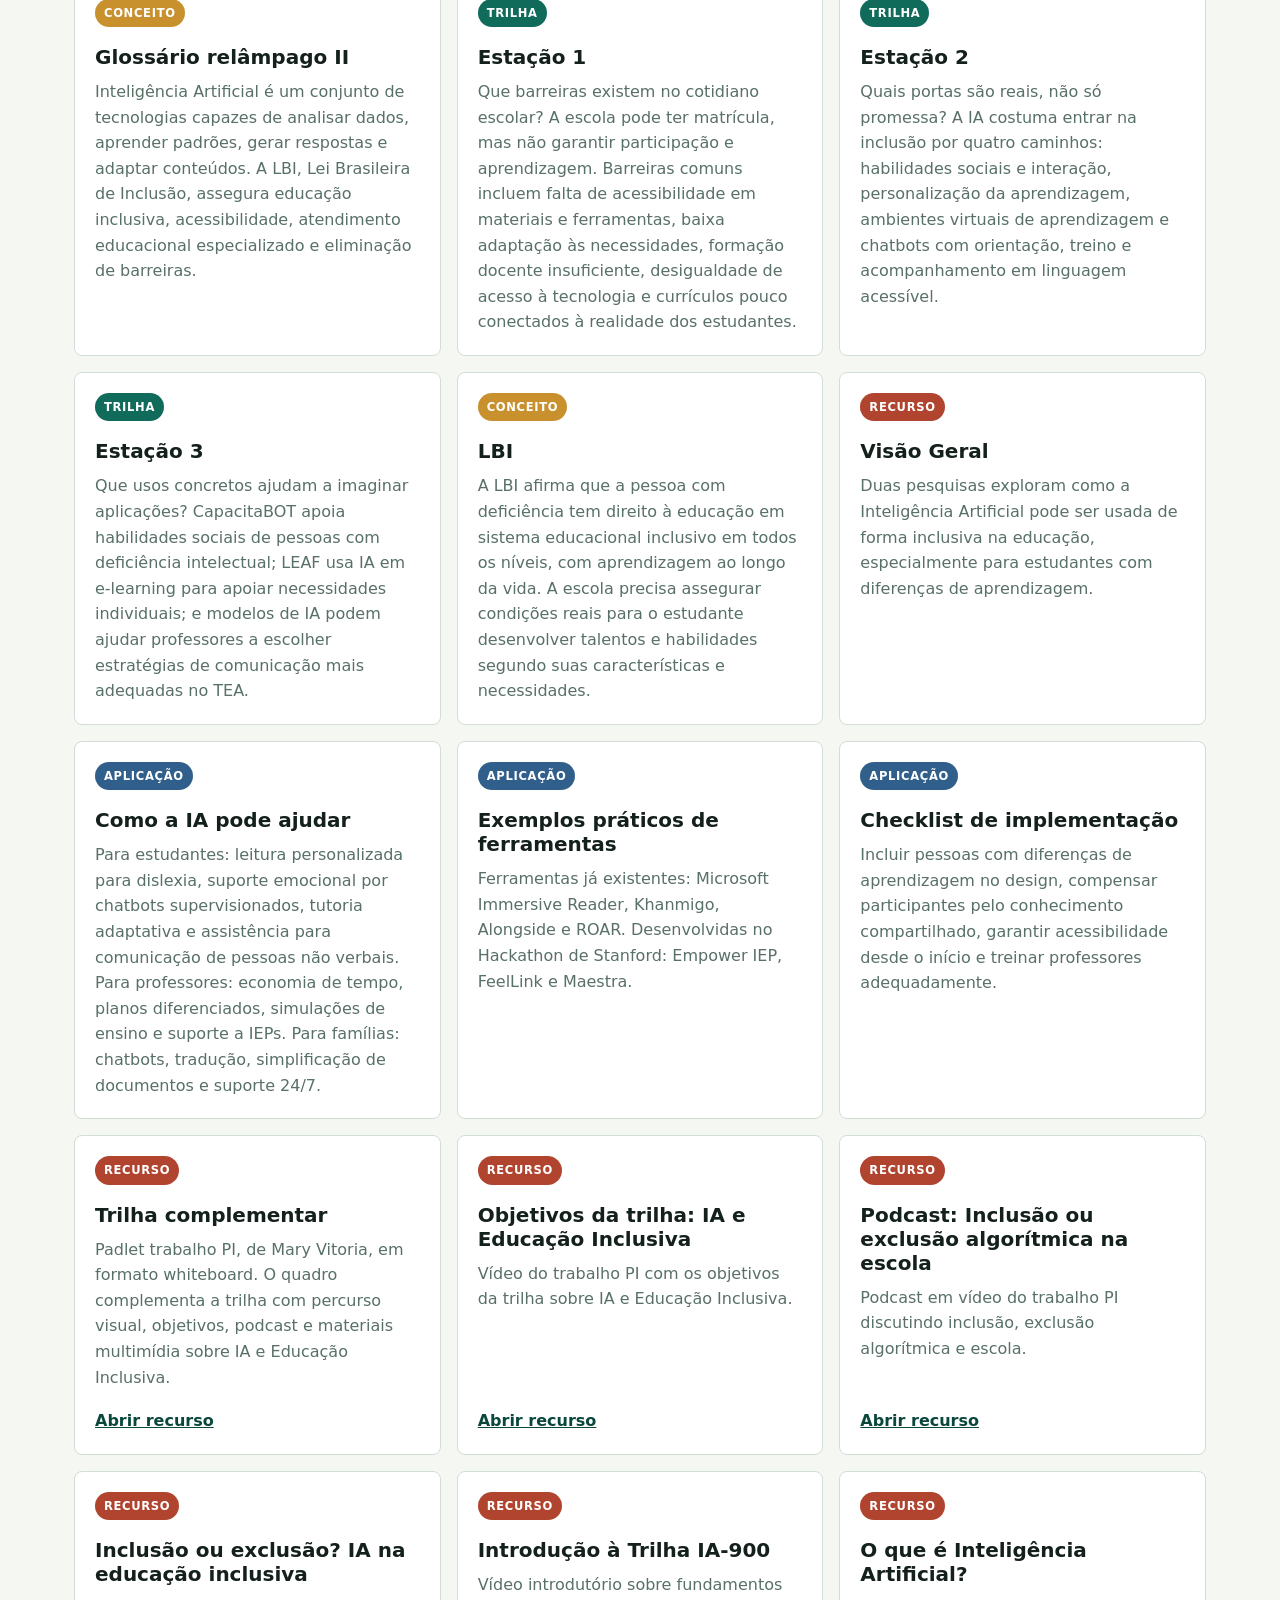
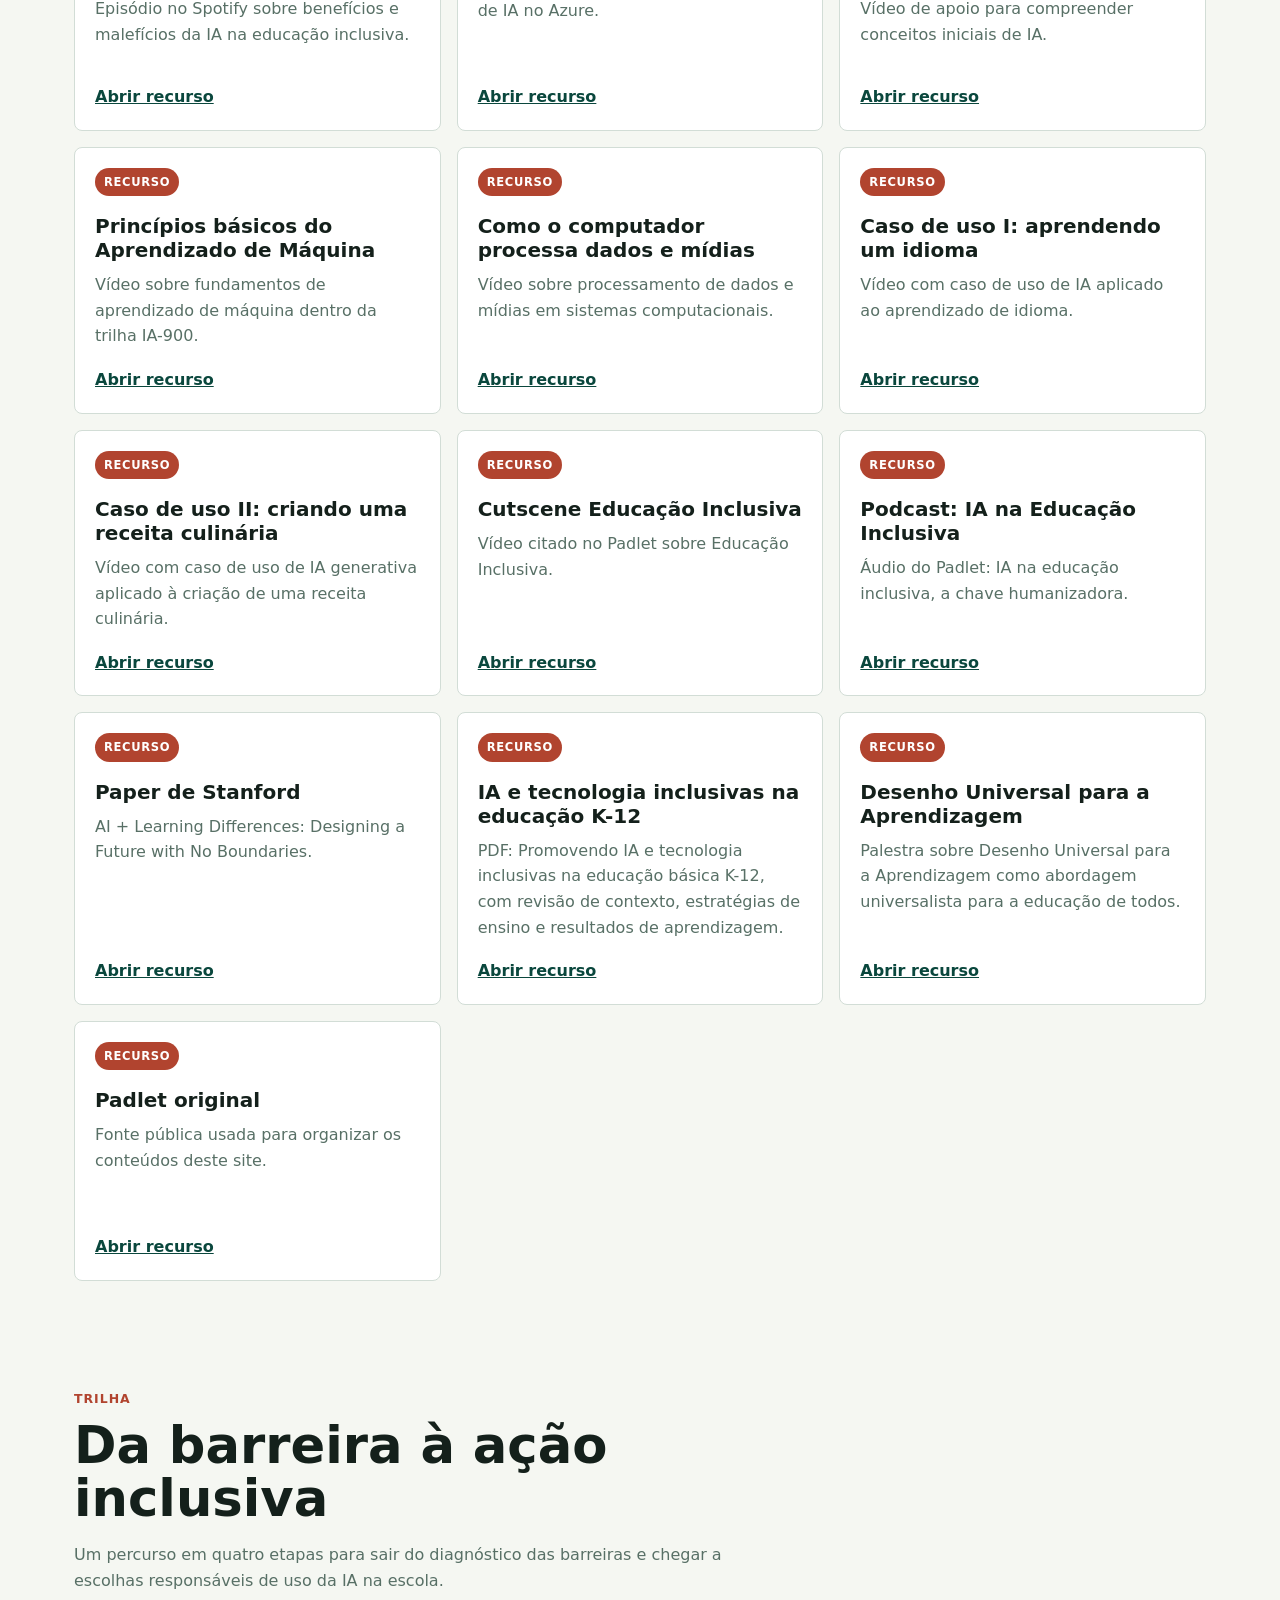
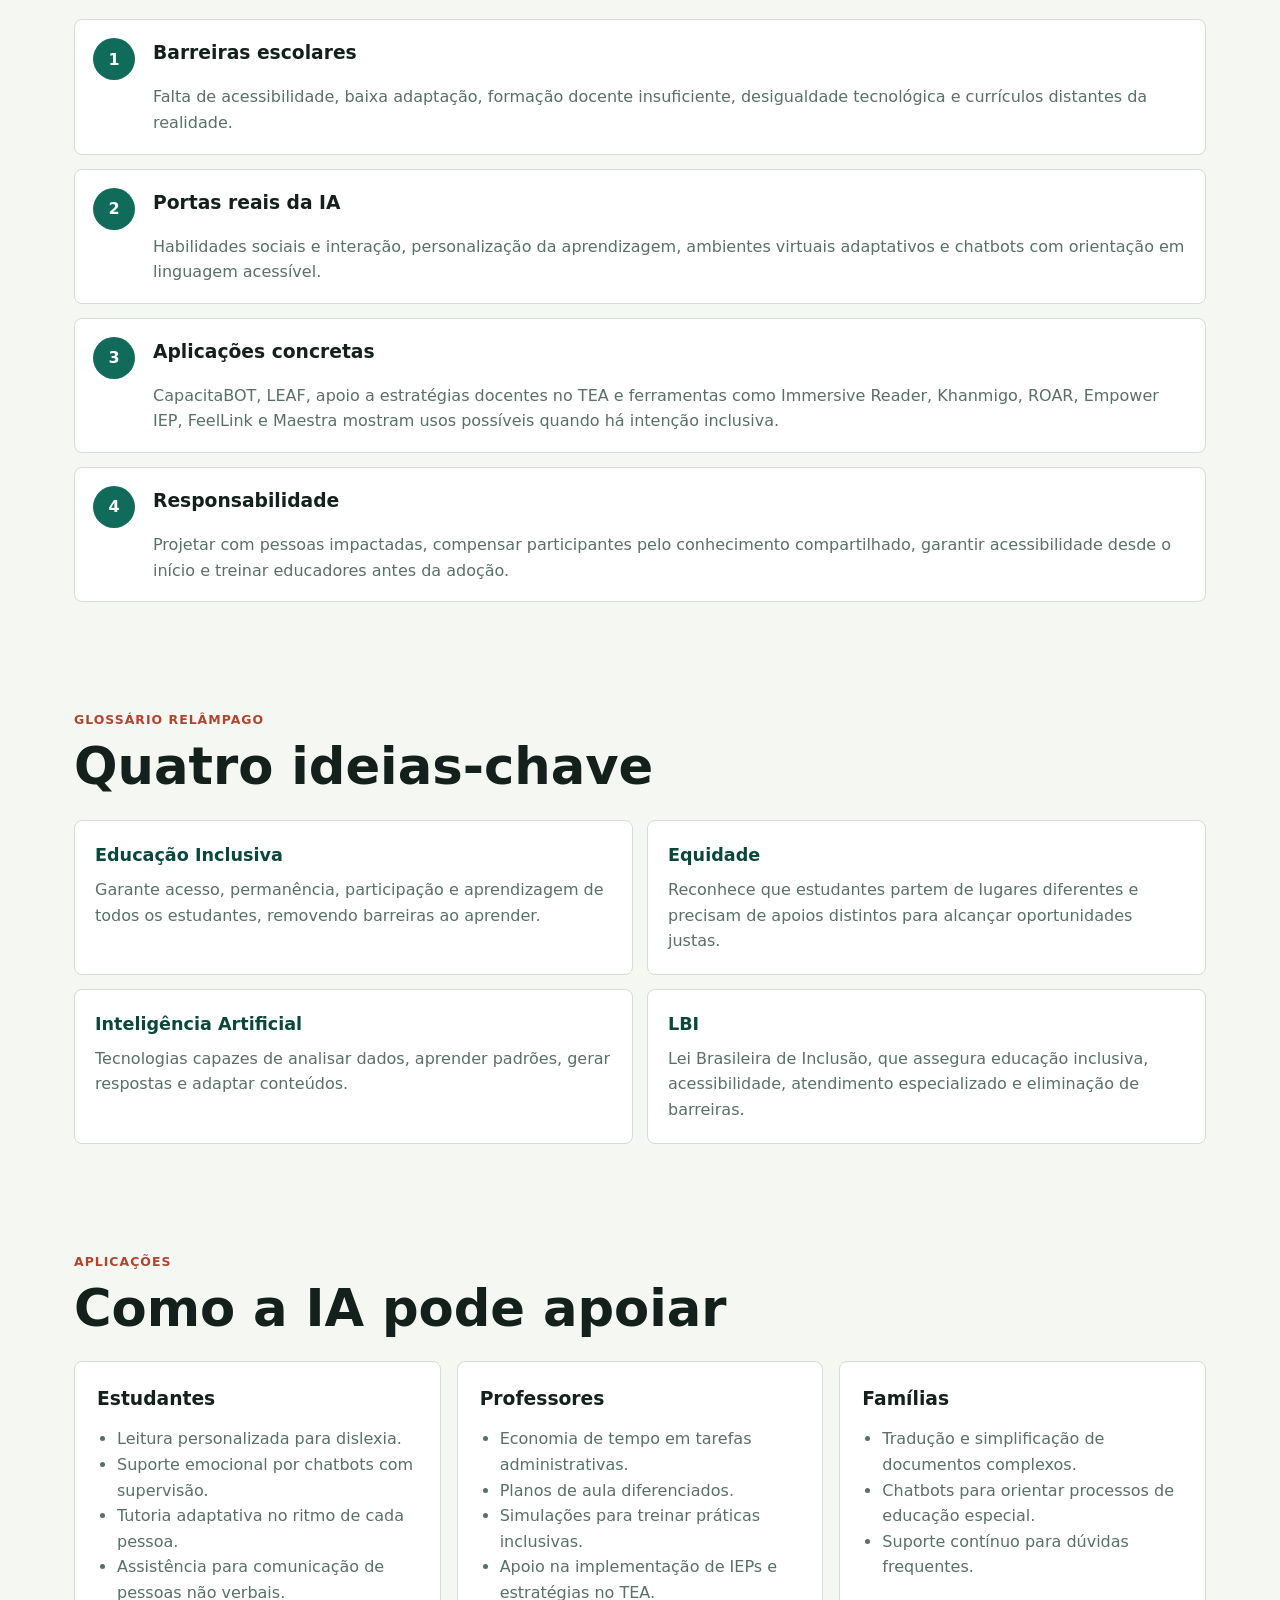
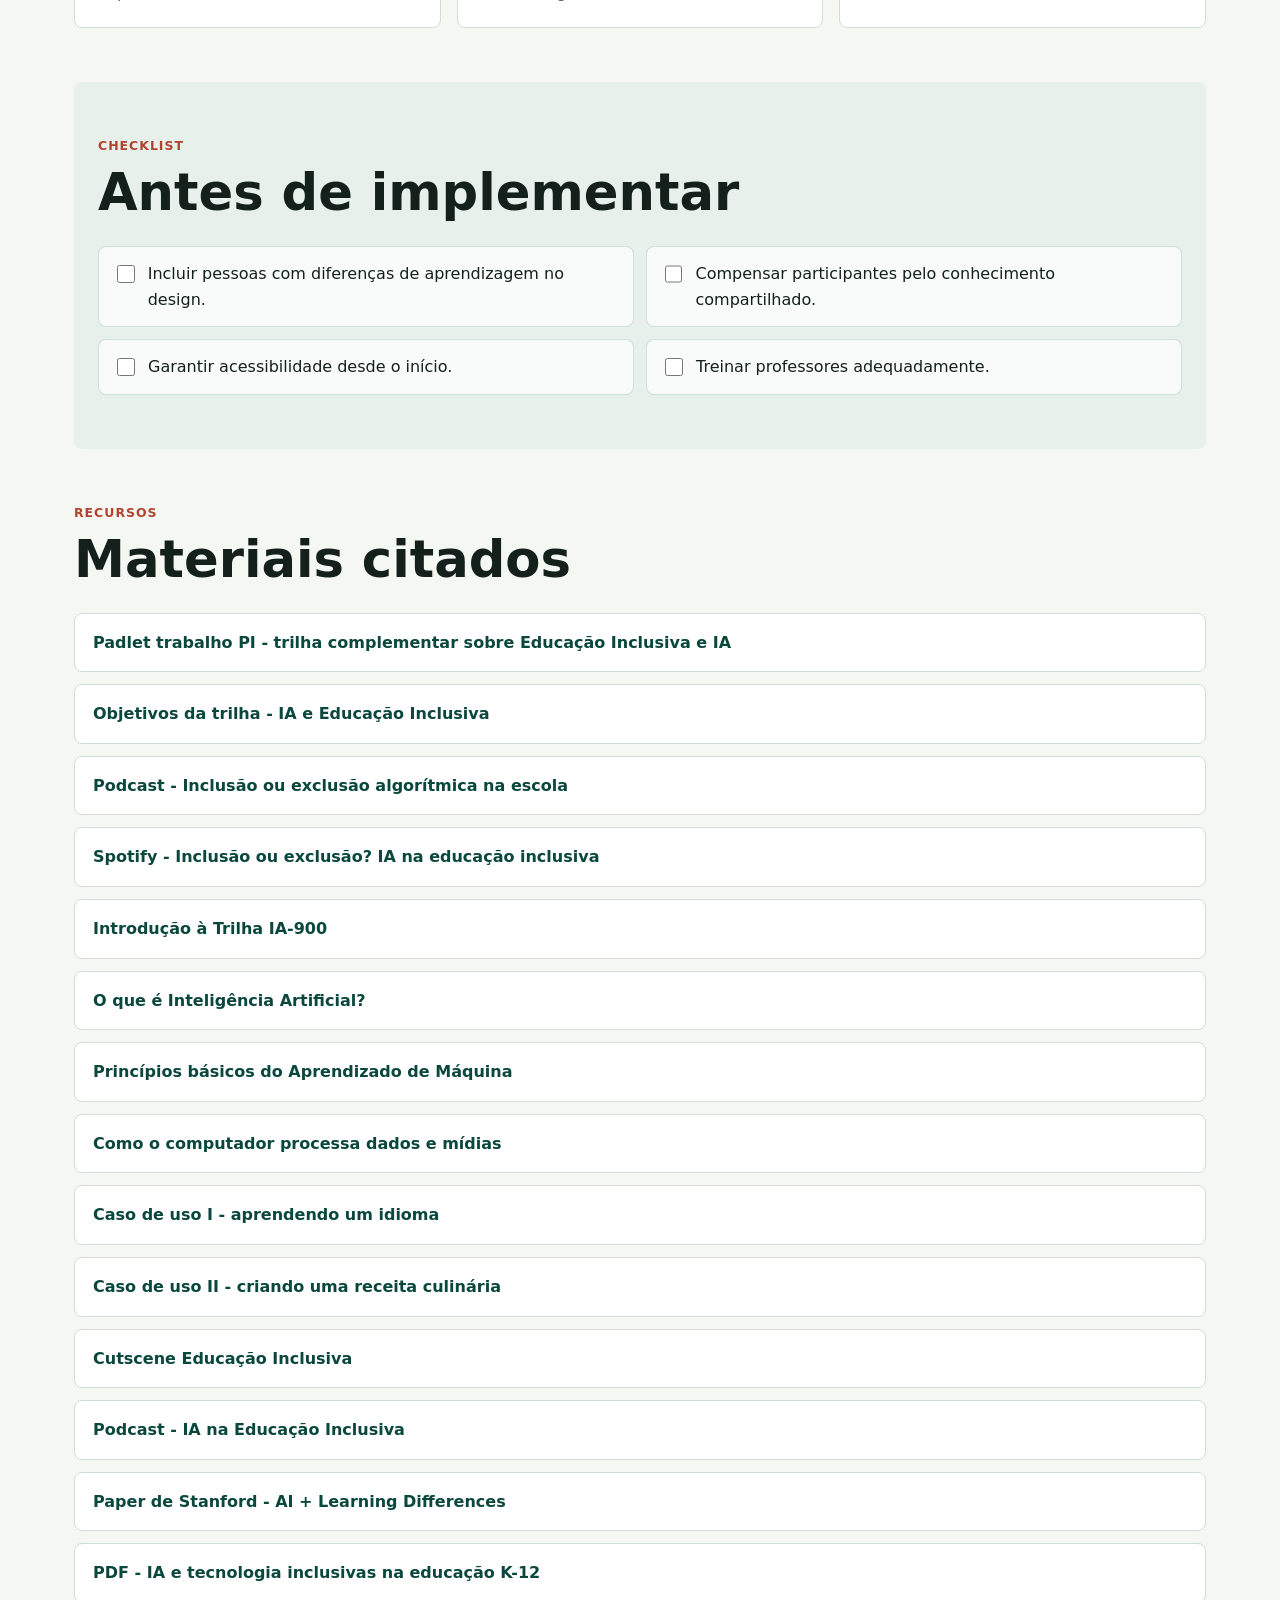
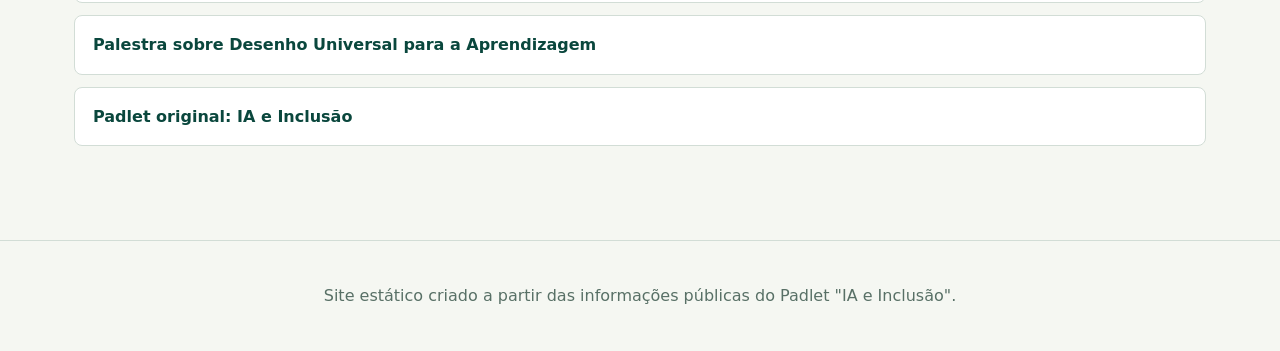
==== commit 04e50514: "Atualiza conteúdo dos Padlets" ====
--- a/index.html
+++ b/index.html
@@ -75,10 +75,14 @@
         <div class="cards-grid" id="cardsGrid" aria-live="polite"></div>
       </section>
 
-      <section class="section split" id="trilha">
+      <section class="section trail-section" id="trilha">
         <div class="section-heading">
           <p class="section-kicker">Trilha</p>
-          <h2>Da barreira à ação</h2>
+          <h2>Da barreira à ação inclusiva</h2>
+          <p class="section-summary">
+            Um percurso em quatro etapas para sair do diagnóstico das barreiras
+            e chegar a escolhas responsáveis de uso da IA na escola.
+          </p>
         </div>
         <div class="timeline">
           <article>
--- a/styles.css
+++ b/styles.css
@@ -1,4 +1,5 @@
 :root {
+  --topbar-height: 76px;
   --bg: #f5f7f2;
   --surface: #ffffff;
   --surface-soft: #e7f0ea;
@@ -18,6 +19,7 @@
 }
 
 html {
+  scroll-padding-top: calc(var(--topbar-height) + 18px);
   scroll-behavior: smooth;
 }
 
@@ -40,15 +42,23 @@
 
 .site-header {
   background: linear-gradient(180deg, #dfece5 0%, var(--bg) 100%);
+  padding-top: var(--topbar-height);
 }
 
 .topbar {
   align-items: center;
+  backdrop-filter: blur(14px);
+  background: rgba(245, 247, 242, 0.92);
+  border-bottom: 1px solid rgba(20, 32, 27, 0.1);
   display: flex;
   justify-content: space-between;
-  margin: 0 auto;
-  max-width: 1180px;
-  padding: 22px 24px;
+  left: 0;
+  min-height: var(--topbar-height);
+  padding: 16px max(24px, calc((100vw - 1180px) / 2 + 24px));
+  position: fixed;
+  right: 0;
+  top: 0;
+  z-index: 20;
 }
 
 .brand {
@@ -172,6 +182,20 @@
 
 .section-heading {
   margin-bottom: 26px;
+}
+
+.section-summary {
+  color: var(--muted);
+  margin: 16px 0 0;
+  max-width: 440px;
+}
+
+.trail-section .section-heading {
+  max-width: 720px;
+}
+
+.trail-section .section-summary {
+  max-width: 680px;
 }
 
 .controls {
@@ -427,10 +451,14 @@
 }
 
 @media (max-width: 640px) {
+  :root {
+    --topbar-height: 126px;
+  }
+
   .topbar {
     align-items: flex-start;
     flex-direction: column;
-    gap: 14px;
+    gap: 12px;
   }
 
   .nav-links {
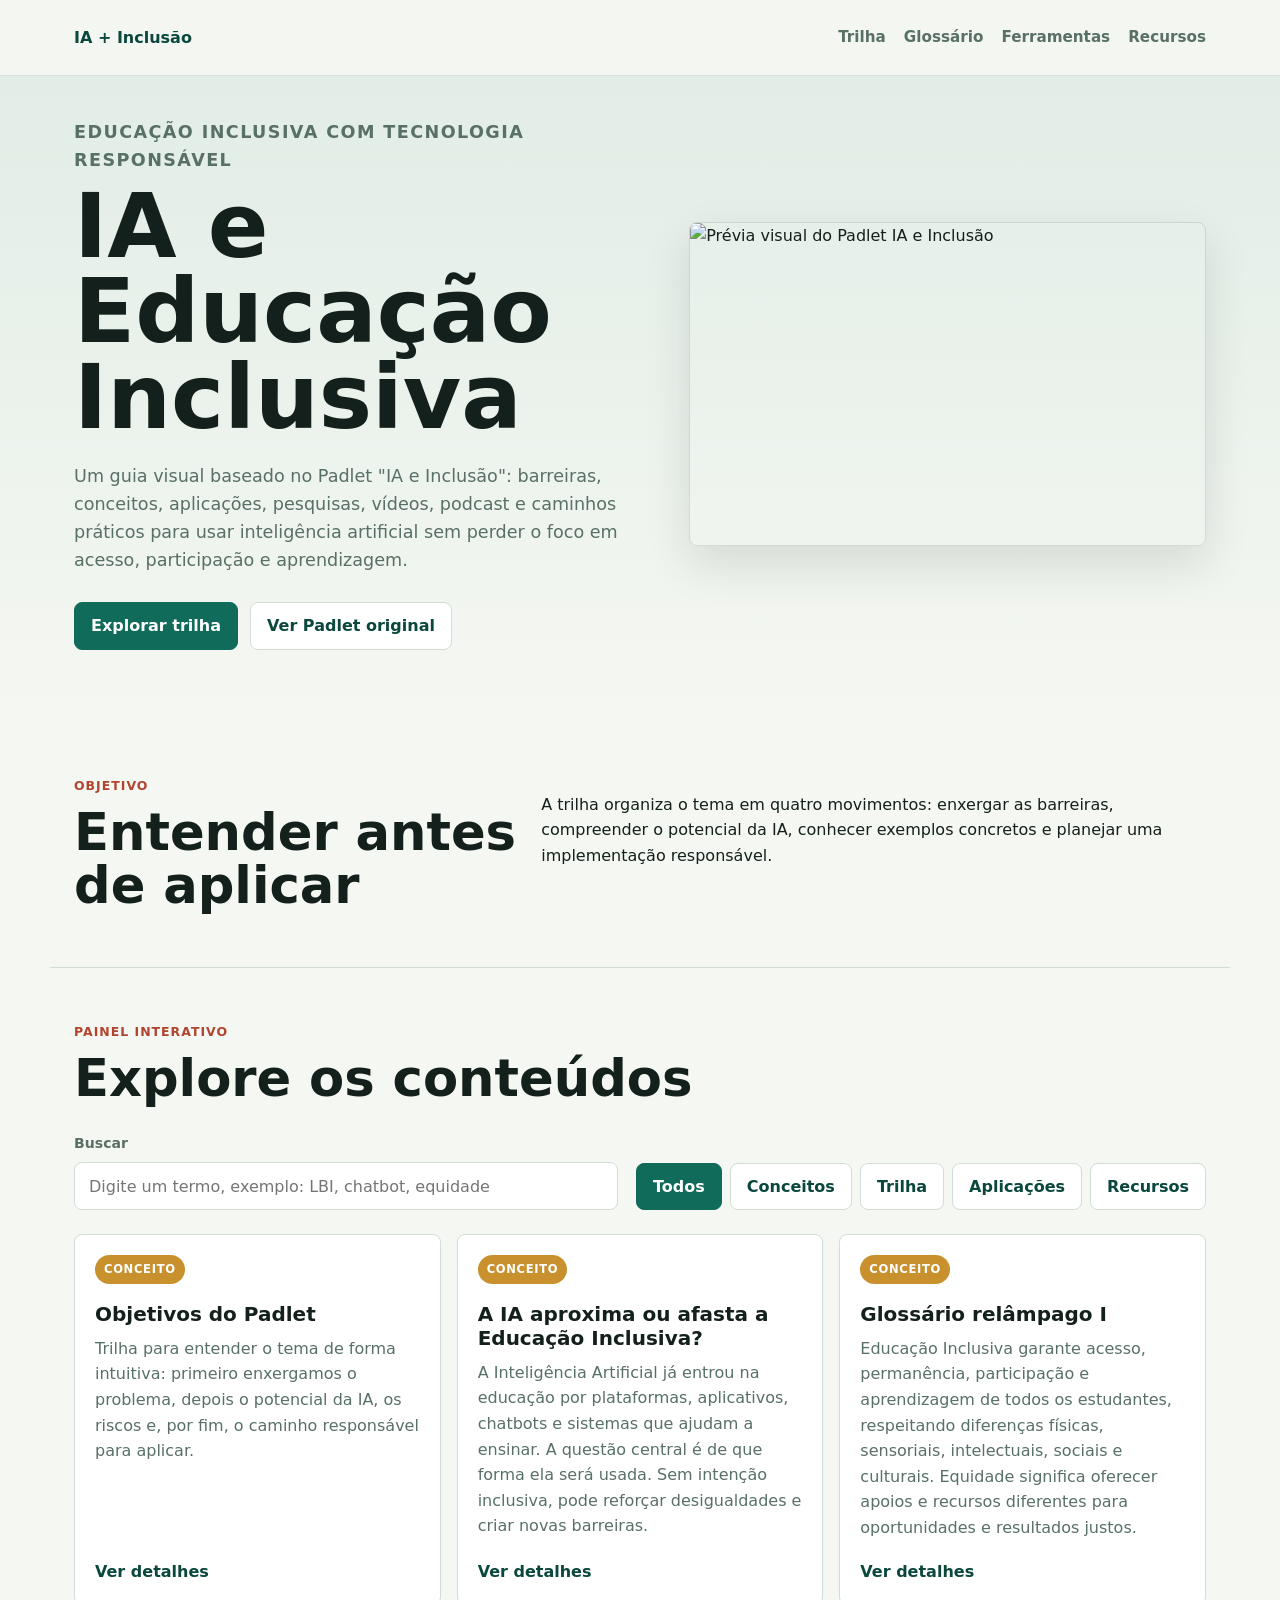
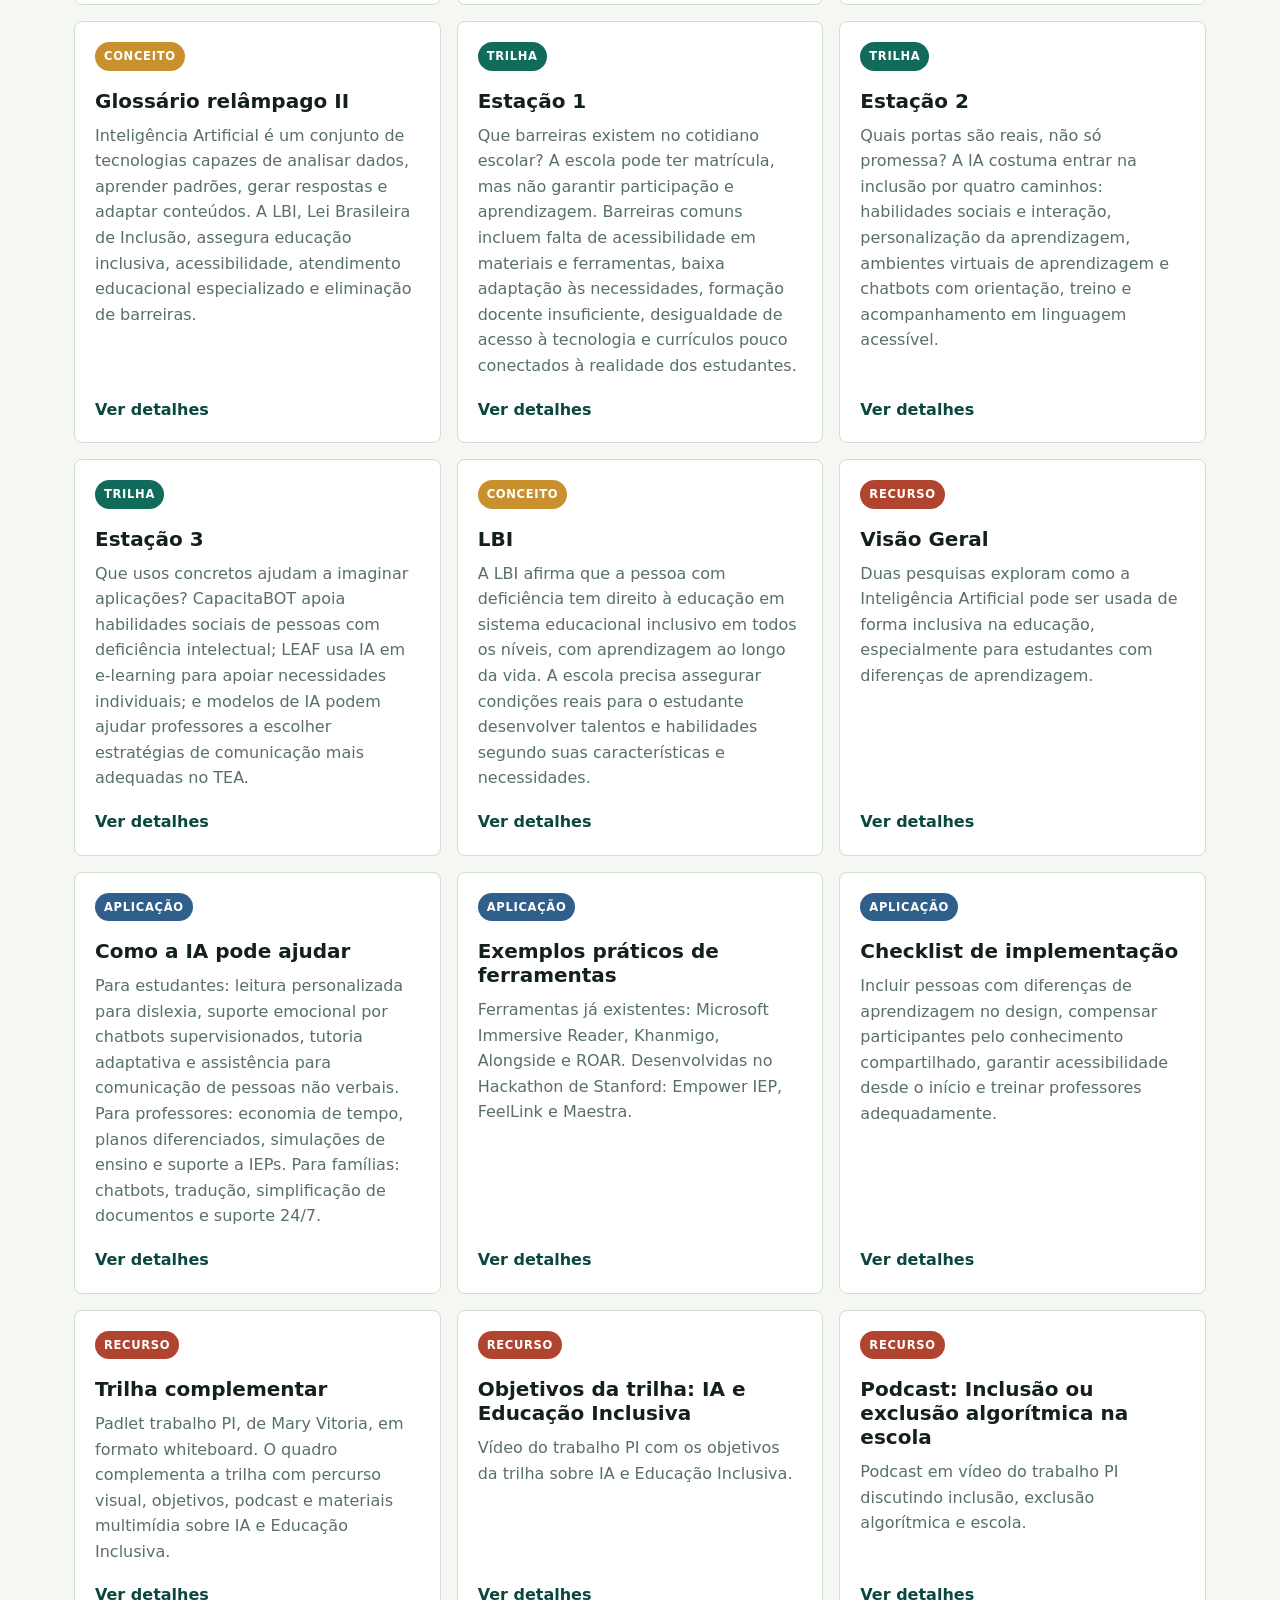
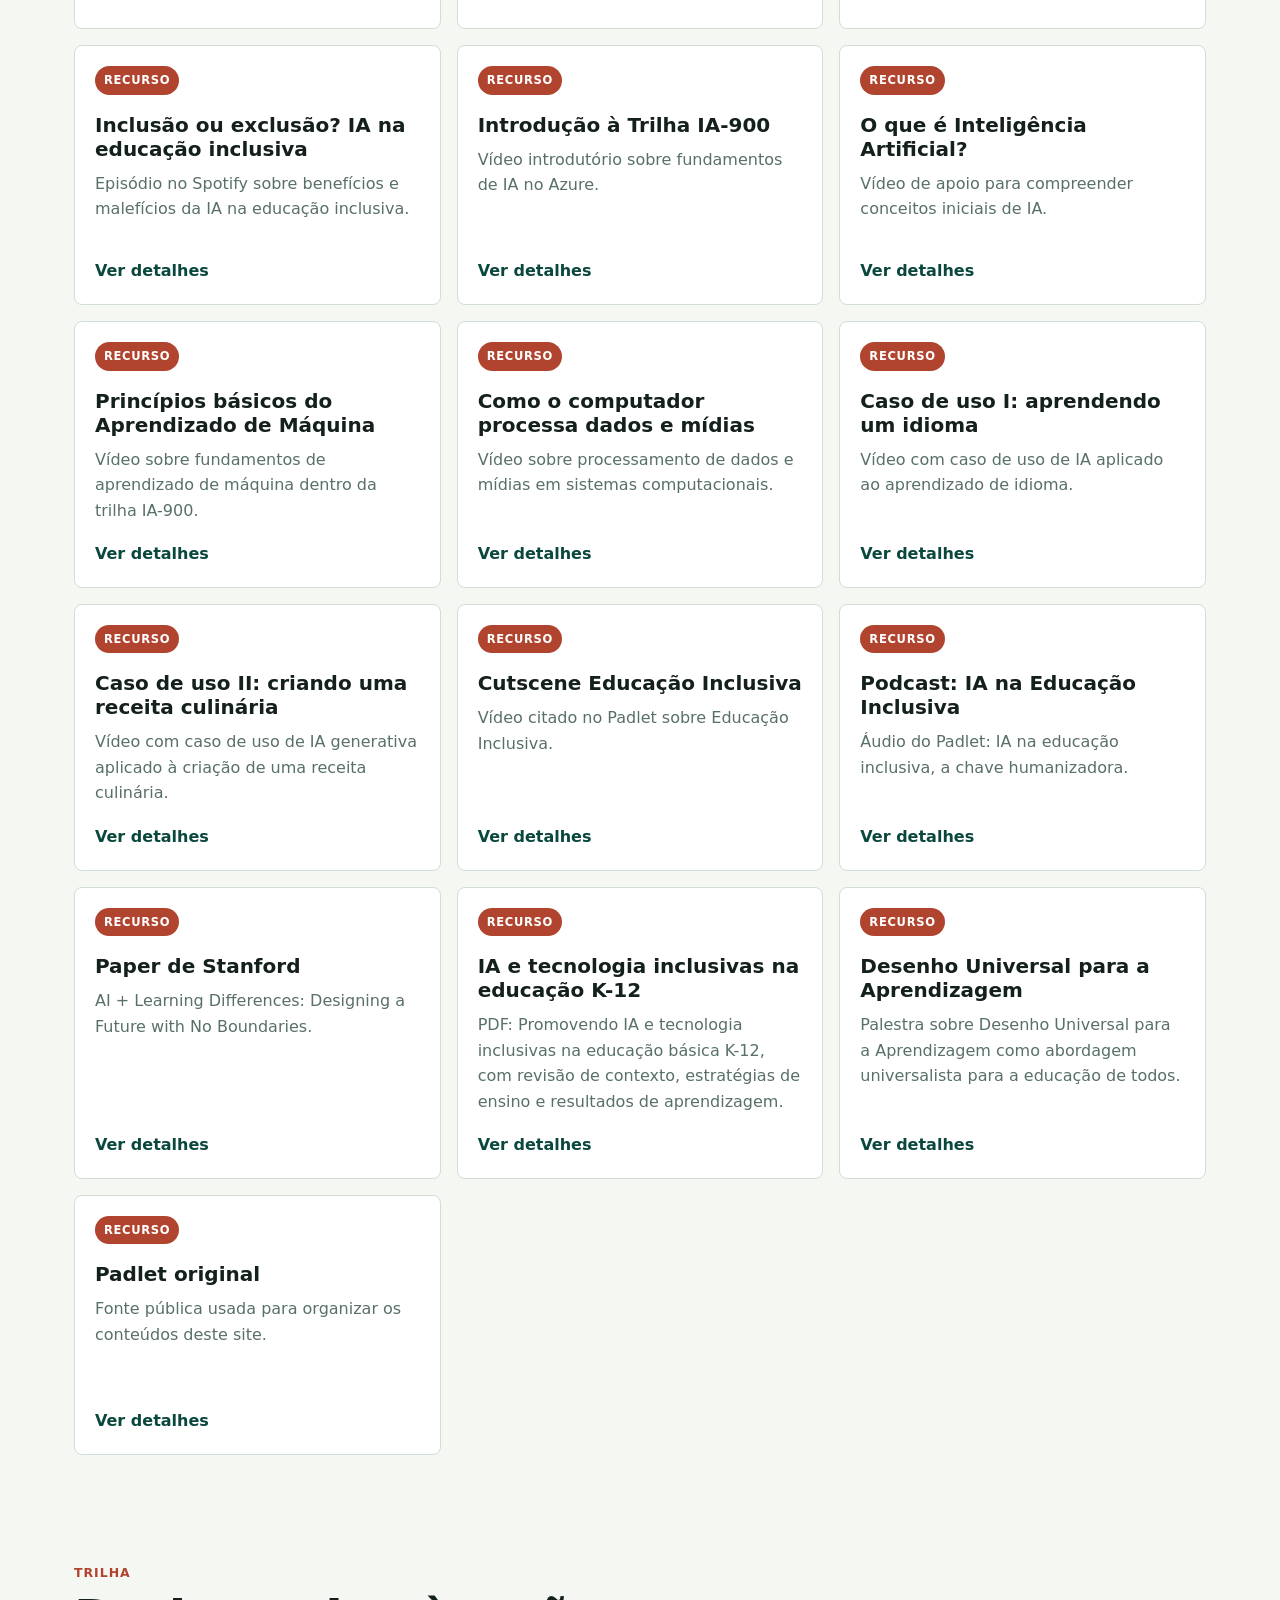
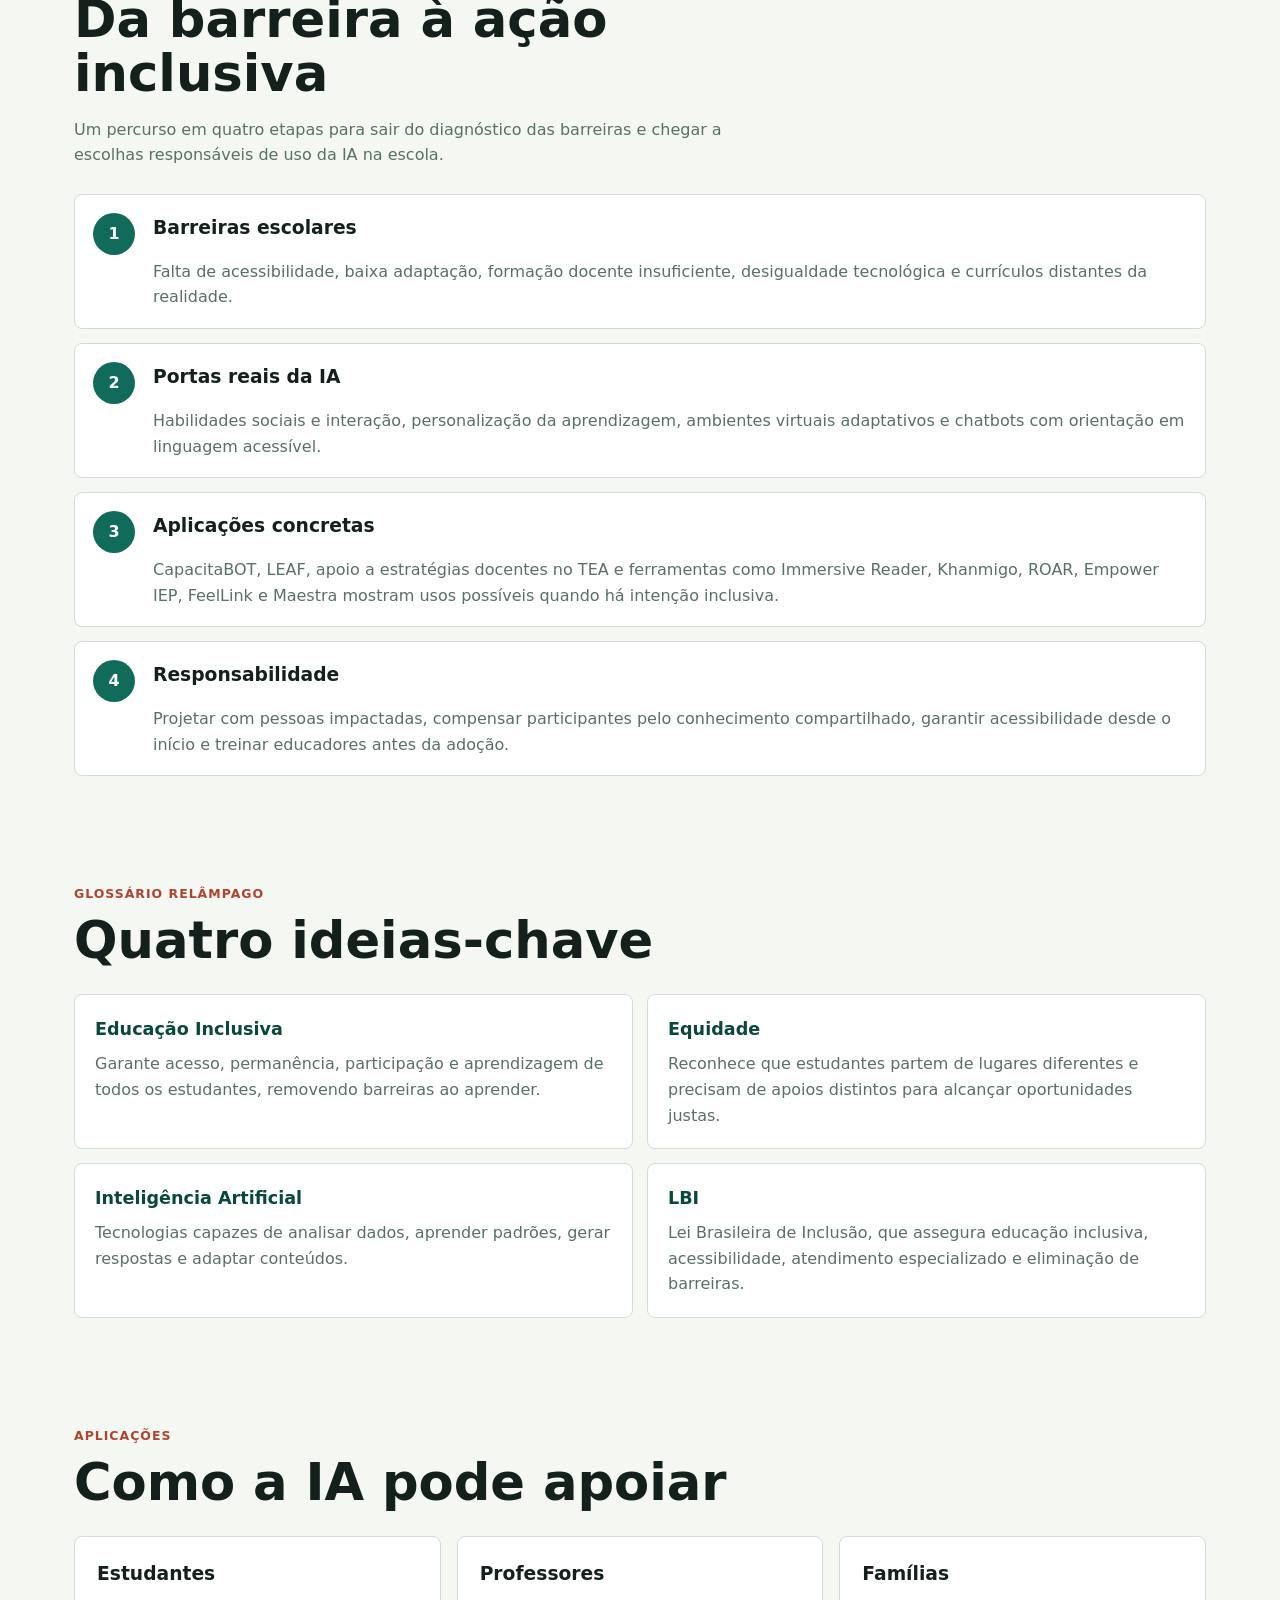
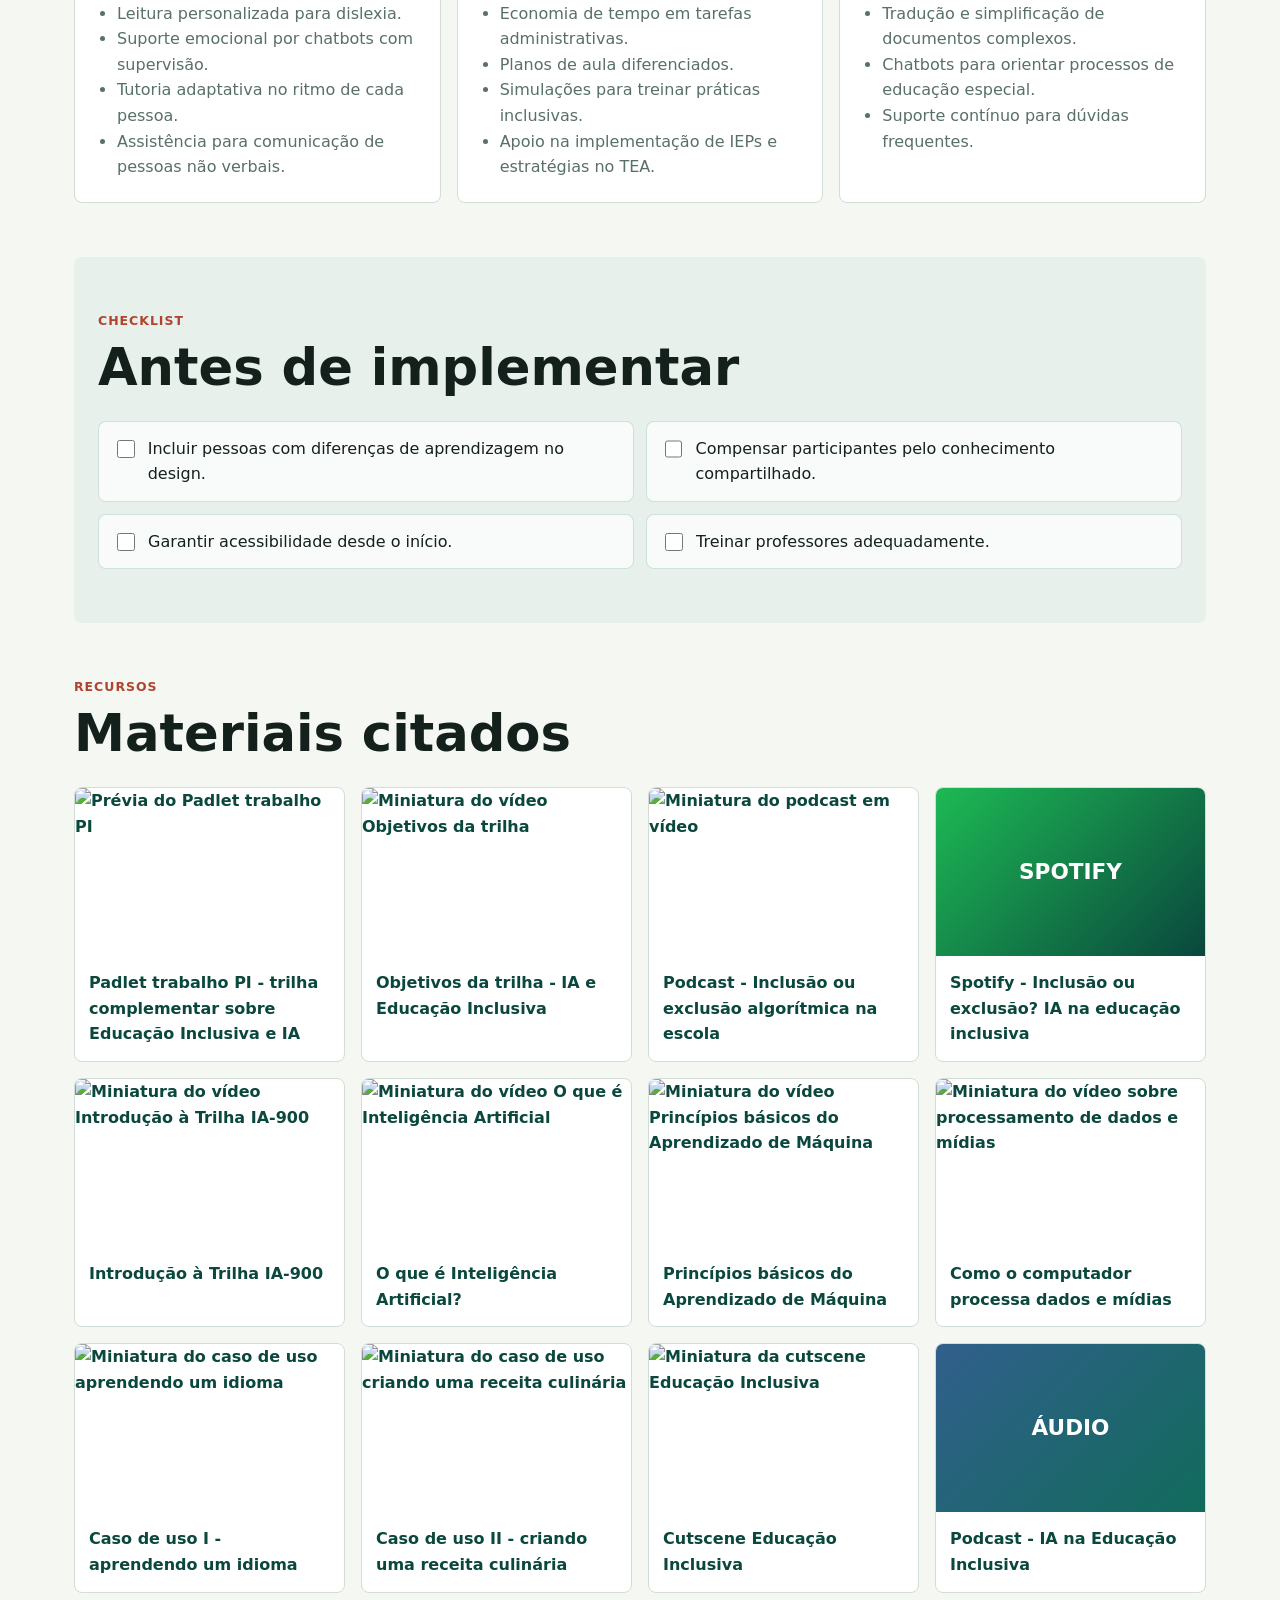
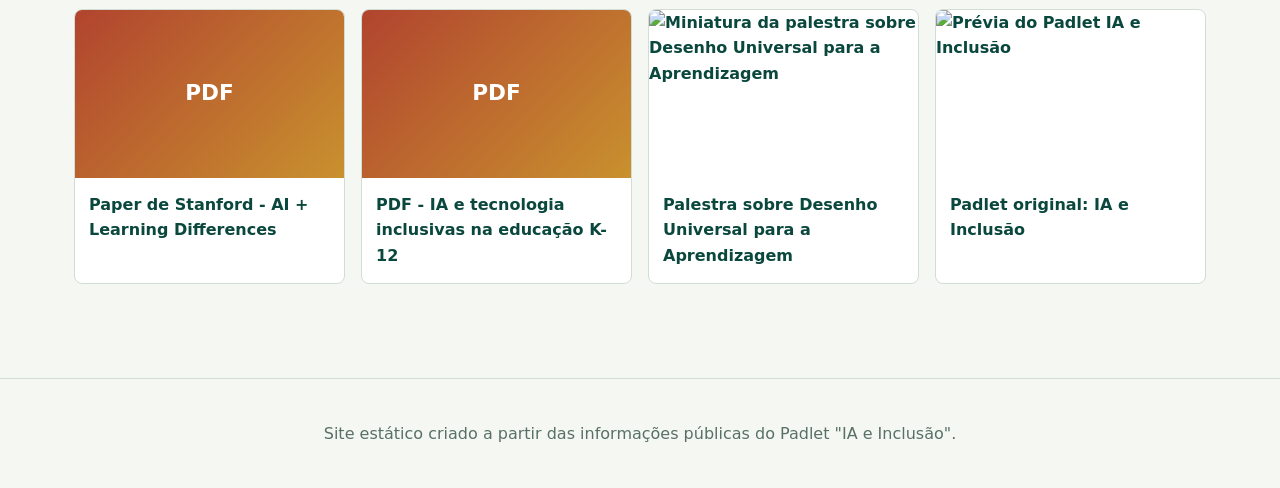
==== commit 5b42462d: "Página de detalhes" ====
--- a/index.html
+++ b/index.html
@@ -187,22 +187,70 @@
           <h2>Materiais citados</h2>
         </div>
         <div class="resource-list">
-          <a href="https://padlet.com/maryvitoria054/trabalho-pi-hxlfdcfmyq779qko" target="_blank" rel="noreferrer">Padlet trabalho PI - trilha complementar sobre Educação Inclusiva e IA</a>
-          <a href="https://youtu.be/v8G95rgaFLw?si=9PhyUuciLer0RLyC" target="_blank" rel="noreferrer">Objetivos da trilha - IA e Educação Inclusiva</a>
-          <a href="https://youtu.be/qTc6QP8XeEc?si=7r9JO2xpi9EtwrrY" target="_blank" rel="noreferrer">Podcast - Inclusão ou exclusão algorítmica na escola</a>
-          <a href="https://open.spotify.com/episode/2xJNMKOKAfWHyERPrDlAsA?si=3Nk7gSHLTSmdf3auZK-wLQ" target="_blank" rel="noreferrer">Spotify - Inclusão ou exclusão? IA na educação inclusiva</a>
-          <a href="https://www.youtube.com/watch?v=Dd5S5fCxMV8&amp;list=PL0g5FWk3FEqi7bTNKAkV-AD0jDbXJSqOg&amp;index=1" target="_blank" rel="noreferrer">Introdução à Trilha IA-900</a>
-          <a href="https://www.youtube.com/watch?v=Qxwv5NHzyLg" target="_blank" rel="noreferrer">O que é Inteligência Artificial?</a>
-          <a href="https://www.youtube.com/watch?v=8b_JnI_VFIQ" target="_blank" rel="noreferrer">Princípios básicos do Aprendizado de Máquina</a>
-          <a href="https://www.youtube.com/watch?v=KxV3EKWZV4U&amp;list=PL0g5FWk3FEqi7bTNKAkV-AD0jDbXJSqOg&amp;index=5" target="_blank" rel="noreferrer">Como o computador processa dados e mídias</a>
-          <a href="https://www.youtube.com/watch?v=Pb0h4VR-qmQ&amp;list=PL0g5FWk3FEqi7bTNKAkV-AD0jDbXJSqOg&amp;index=15" target="_blank" rel="noreferrer">Caso de uso I - aprendendo um idioma</a>
-          <a href="https://www.youtube.com/watch?v=RnDiLLBu2Ig&amp;list=PL0g5FWk3FEqi7bTNKAkV-AD0jDbXJSqOg&amp;index=17" target="_blank" rel="noreferrer">Caso de uso II - criando uma receita culinária</a>
-          <a href="https://www.youtube.com/watch?v=cvheVmyWmtg" target="_blank" rel="noreferrer">Cutscene Educação Inclusiva</a>
-          <a href="https://padlet-uploads-usc1.storage.googleapis.com/5130909431/7ad068adb68dc20256b87ed7bd981783/IA_na_educao_inclusiva__a_chave_humanizadora.mp3" target="_blank" rel="noreferrer">Podcast - IA na Educação Inclusiva</a>
-          <a href="https://padlet-uploads-usc1.storage.googleapis.com/5130909431/a79e69fceedd3f1c1233e7193cc5692f/AI_Learning_Differences_Designing_a_Future_with_No_Boundaries_Final__1_.pdf" target="_blank" rel="noreferrer">Paper de Stanford - AI + Learning Differences</a>
-          <a href="https://padlet-uploads-usc1.storage.googleapis.com/5130909431/e899965accbe72580d3a80f07c47d2c1/Promovendo_IA_e_tecnologia_inclusivas_na_educa__o_b_sica__K_12__Uma_revis_o_do_contexto__estrat_gias_de_ensino_e_resultados_de_aprendizagem_1_.pdf" target="_blank" rel="noreferrer">PDF - IA e tecnologia inclusivas na educação K-12</a>
-          <a href="https://www.youtube.com/live/KM-PYmsDxH4?si=uO4JLQd7yCTHA8PU" target="_blank" rel="noreferrer">Palestra sobre Desenho Universal para a Aprendizagem</a>
-          <a href="https://padlet.com/gustavocostatech/ia-e-inclusao-4u4hw93o1xvzntek" target="_blank" rel="noreferrer">Padlet original: IA e Inclusão</a>
+          <a class="resource-card" href="https://padlet.com/maryvitoria054/trabalho-pi-hxlfdcfmyq779qko" target="_blank" rel="noreferrer">
+            <img src="https://padlet.net/social-previews/board/hxlfdcfmyq779qko/opengraph.jpg?ts=1779153107" alt="Prévia do Padlet trabalho PI" />
+            <span>Padlet trabalho PI - trilha complementar sobre Educação Inclusiva e IA</span>
+          </a>
+          <a class="resource-card" href="https://youtu.be/v8G95rgaFLw?si=9PhyUuciLer0RLyC" target="_blank" rel="noreferrer">
+            <img src="https://img.youtube.com/vi/v8G95rgaFLw/hqdefault.jpg" alt="Miniatura do vídeo Objetivos da trilha" />
+            <span>Objetivos da trilha - IA e Educação Inclusiva</span>
+          </a>
+          <a class="resource-card" href="https://youtu.be/qTc6QP8XeEc?si=7r9JO2xpi9EtwrrY" target="_blank" rel="noreferrer">
+            <img src="https://img.youtube.com/vi/qTc6QP8XeEc/hqdefault.jpg" alt="Miniatura do podcast em vídeo" />
+            <span>Podcast - Inclusão ou exclusão algorítmica na escola</span>
+          </a>
+          <a class="resource-card" href="https://open.spotify.com/episode/2xJNMKOKAfWHyERPrDlAsA?si=3Nk7gSHLTSmdf3auZK-wLQ" target="_blank" rel="noreferrer">
+            <span class="resource-thumb resource-thumb-spotify">Spotify</span>
+            <span>Spotify - Inclusão ou exclusão? IA na educação inclusiva</span>
+          </a>
+          <a class="resource-card" href="https://www.youtube.com/watch?v=Dd5S5fCxMV8&amp;list=PL0g5FWk3FEqi7bTNKAkV-AD0jDbXJSqOg&amp;index=1" target="_blank" rel="noreferrer">
+            <img src="https://img.youtube.com/vi/Dd5S5fCxMV8/hqdefault.jpg" alt="Miniatura do vídeo Introdução à Trilha IA-900" />
+            <span>Introdução à Trilha IA-900</span>
+          </a>
+          <a class="resource-card" href="https://www.youtube.com/watch?v=Qxwv5NHzyLg" target="_blank" rel="noreferrer">
+            <img src="https://img.youtube.com/vi/Qxwv5NHzyLg/hqdefault.jpg" alt="Miniatura do vídeo O que é Inteligência Artificial" />
+            <span>O que é Inteligência Artificial?</span>
+          </a>
+          <a class="resource-card" href="https://www.youtube.com/watch?v=8b_JnI_VFIQ" target="_blank" rel="noreferrer">
+            <img src="https://img.youtube.com/vi/8b_JnI_VFIQ/hqdefault.jpg" alt="Miniatura do vídeo Princípios básicos do Aprendizado de Máquina" />
+            <span>Princípios básicos do Aprendizado de Máquina</span>
+          </a>
+          <a class="resource-card" href="https://www.youtube.com/watch?v=KxV3EKWZV4U&amp;list=PL0g5FWk3FEqi7bTNKAkV-AD0jDbXJSqOg&amp;index=5" target="_blank" rel="noreferrer">
+            <img src="https://img.youtube.com/vi/KxV3EKWZV4U/hqdefault.jpg" alt="Miniatura do vídeo sobre processamento de dados e mídias" />
+            <span>Como o computador processa dados e mídias</span>
+          </a>
+          <a class="resource-card" href="https://www.youtube.com/watch?v=Pb0h4VR-qmQ&amp;list=PL0g5FWk3FEqi7bTNKAkV-AD0jDbXJSqOg&amp;index=15" target="_blank" rel="noreferrer">
+            <img src="https://img.youtube.com/vi/Pb0h4VR-qmQ/hqdefault.jpg" alt="Miniatura do caso de uso aprendendo um idioma" />
+            <span>Caso de uso I - aprendendo um idioma</span>
+          </a>
+          <a class="resource-card" href="https://www.youtube.com/watch?v=RnDiLLBu2Ig&amp;list=PL0g5FWk3FEqi7bTNKAkV-AD0jDbXJSqOg&amp;index=17" target="_blank" rel="noreferrer">
+            <img src="https://img.youtube.com/vi/RnDiLLBu2Ig/hqdefault.jpg" alt="Miniatura do caso de uso criando uma receita culinária" />
+            <span>Caso de uso II - criando uma receita culinária</span>
+          </a>
+          <a class="resource-card" href="https://www.youtube.com/watch?v=cvheVmyWmtg" target="_blank" rel="noreferrer">
+            <img src="https://img.youtube.com/vi/cvheVmyWmtg/hqdefault.jpg" alt="Miniatura da cutscene Educação Inclusiva" />
+            <span>Cutscene Educação Inclusiva</span>
+          </a>
+          <a class="resource-card" href="https://padlet-uploads-usc1.storage.googleapis.com/5130909431/7ad068adb68dc20256b87ed7bd981783/IA_na_educao_inclusiva__a_chave_humanizadora.mp3" target="_blank" rel="noreferrer">
+            <span class="resource-thumb resource-thumb-audio">Áudio</span>
+            <span>Podcast - IA na Educação Inclusiva</span>
+          </a>
+          <a class="resource-card" href="https://padlet-uploads-usc1.storage.googleapis.com/5130909431/a79e69fceedd3f1c1233e7193cc5692f/AI_Learning_Differences_Designing_a_Future_with_No_Boundaries_Final__1_.pdf" target="_blank" rel="noreferrer">
+            <span class="resource-thumb resource-thumb-pdf">PDF</span>
+            <span>Paper de Stanford - AI + Learning Differences</span>
+          </a>
+          <a class="resource-card" href="https://padlet-uploads-usc1.storage.googleapis.com/5130909431/e899965accbe72580d3a80f07c47d2c1/Promovendo_IA_e_tecnologia_inclusivas_na_educa__o_b_sica__K_12__Uma_revis_o_do_contexto__estrat_gias_de_ensino_e_resultados_de_aprendizagem_1_.pdf" target="_blank" rel="noreferrer">
+            <span class="resource-thumb resource-thumb-pdf">PDF</span>
+            <span>PDF - IA e tecnologia inclusivas na educação K-12</span>
+          </a>
+          <a class="resource-card" href="https://www.youtube.com/live/KM-PYmsDxH4?si=uO4JLQd7yCTHA8PU" target="_blank" rel="noreferrer">
+            <img src="https://img.youtube.com/vi/KM-PYmsDxH4/hqdefault.jpg" alt="Miniatura da palestra sobre Desenho Universal para a Aprendizagem" />
+            <span>Palestra sobre Desenho Universal para a Aprendizagem</span>
+          </a>
+          <a class="resource-card" href="https://padlet.com/gustavocostatech/ia-e-inclusao-4u4hw93o1xvzntek" target="_blank" rel="noreferrer">
+            <img src="https://padlet.net/social-previews/board/4u4hw93o1xvzntek/opengraph.jpg?ts=1781668205" alt="Prévia do Padlet IA e Inclusão" />
+            <span>Padlet original: IA e Inclusão</span>
+          </a>
         </div>
       </section>
     </main>
--- a/styles.css
+++ b/styles.css
@@ -252,6 +252,15 @@
   flex-direction: column;
   min-height: 260px;
   padding: 20px;
+  text-decoration: none;
+  transition: border-color 160ms ease, box-shadow 160ms ease, transform 160ms ease;
+}
+
+.info-card:hover,
+.info-card:focus-visible {
+  border-color: rgba(17, 107, 91, 0.42);
+  box-shadow: 0 14px 34px rgba(20, 32, 27, 0.1);
+  transform: translateY(-2px);
 }
 
 .card-type {
@@ -292,11 +301,85 @@
   margin: 0;
 }
 
-.info-card a {
+.card-link {
   color: var(--primary-dark);
+  display: inline-block;
   font-weight: 800;
   margin-top: auto;
   padding-top: 18px;
+}
+
+.detail-topbar {
+  padding-top: var(--topbar-height);
+}
+
+.detail-page {
+  margin: 0 auto;
+  max-width: 920px;
+  padding: 48px 24px 70px;
+}
+
+.detail-panel {
+  background: var(--surface);
+  border: 1px solid var(--line);
+  border-radius: 8px;
+  box-shadow: var(--shadow);
+  padding: clamp(24px, 5vw, 42px);
+}
+
+.detail-panel h1 {
+  font-size: clamp(2.2rem, 5vw, 4rem);
+  letter-spacing: 0;
+  line-height: 1.02;
+  margin: 20px 0 18px;
+}
+
+.detail-panel h2 {
+  font-size: 1.25rem;
+  line-height: 1.2;
+  margin: 34px 0 12px;
+}
+
+.detail-summary {
+  color: var(--muted);
+  font-size: 1.08rem;
+  margin: 0;
+}
+
+.detail-panel ul {
+  color: var(--muted);
+  margin: 0;
+  padding-left: 22px;
+}
+
+.detail-panel li + li {
+  margin-top: 8px;
+}
+
+.detail-actions {
+  display: flex;
+  flex-wrap: wrap;
+  gap: 12px;
+  margin-top: 34px;
+}
+
+.related-list {
+  display: grid;
+  gap: 10px;
+}
+
+.related-list a {
+  background: var(--surface-soft);
+  border: 1px solid rgba(17, 107, 91, 0.16);
+  border-radius: 8px;
+  color: var(--primary-dark);
+  font-weight: 800;
+  padding: 12px 14px;
+  text-decoration: none;
+}
+
+.empty-detail {
+  text-align: center;
 }
 
 .split {
@@ -410,17 +493,65 @@
 
 .resource-list {
   display: grid;
-  gap: 12px;
-}
-
-.resource-list a {
+  gap: 16px;
+  grid-template-columns: repeat(4, minmax(0, 1fr));
+}
+
+.resource-card {
   background: var(--surface);
   border: 1px solid var(--line);
   border-radius: 8px;
   color: var(--primary-dark);
+  display: flex;
+  flex-direction: column;
   font-weight: 800;
-  padding: 16px 18px;
+  min-height: 230px;
+  overflow: hidden;
   text-decoration: none;
+  transition: border-color 160ms ease, box-shadow 160ms ease, transform 160ms ease;
+}
+
+.resource-card:hover,
+.resource-card:focus-visible {
+  border-color: rgba(17, 107, 91, 0.42);
+  box-shadow: 0 14px 34px rgba(20, 32, 27, 0.1);
+  transform: translateY(-2px);
+}
+
+.resource-card img,
+.resource-thumb {
+  aspect-ratio: 16 / 10;
+  width: 100%;
+}
+
+.resource-card img {
+  object-fit: cover;
+}
+
+.resource-card span:last-child {
+  padding: 14px;
+}
+
+.resource-thumb {
+  align-items: center;
+  color: #ffffff;
+  display: flex;
+  font-size: 1.35rem;
+  font-weight: 900;
+  justify-content: center;
+  text-transform: uppercase;
+}
+
+.resource-thumb-spotify {
+  background: linear-gradient(135deg, #1db954, #0a473d);
+}
+
+.resource-thumb-audio {
+  background: linear-gradient(135deg, var(--blue), var(--primary));
+}
+
+.resource-thumb-pdf {
+  background: linear-gradient(135deg, var(--accent), var(--gold));
 }
 
 footer {
@@ -441,6 +572,7 @@
 
   .cards-grid,
   .support-grid,
+  .resource-list,
   .glossary dl {
     grid-template-columns: repeat(2, minmax(0, 1fr));
   }
@@ -471,6 +603,7 @@
 
   .cards-grid,
   .support-grid,
+  .resource-list,
   .glossary dl,
   .checklist-items {
     grid-template-columns: 1fr;
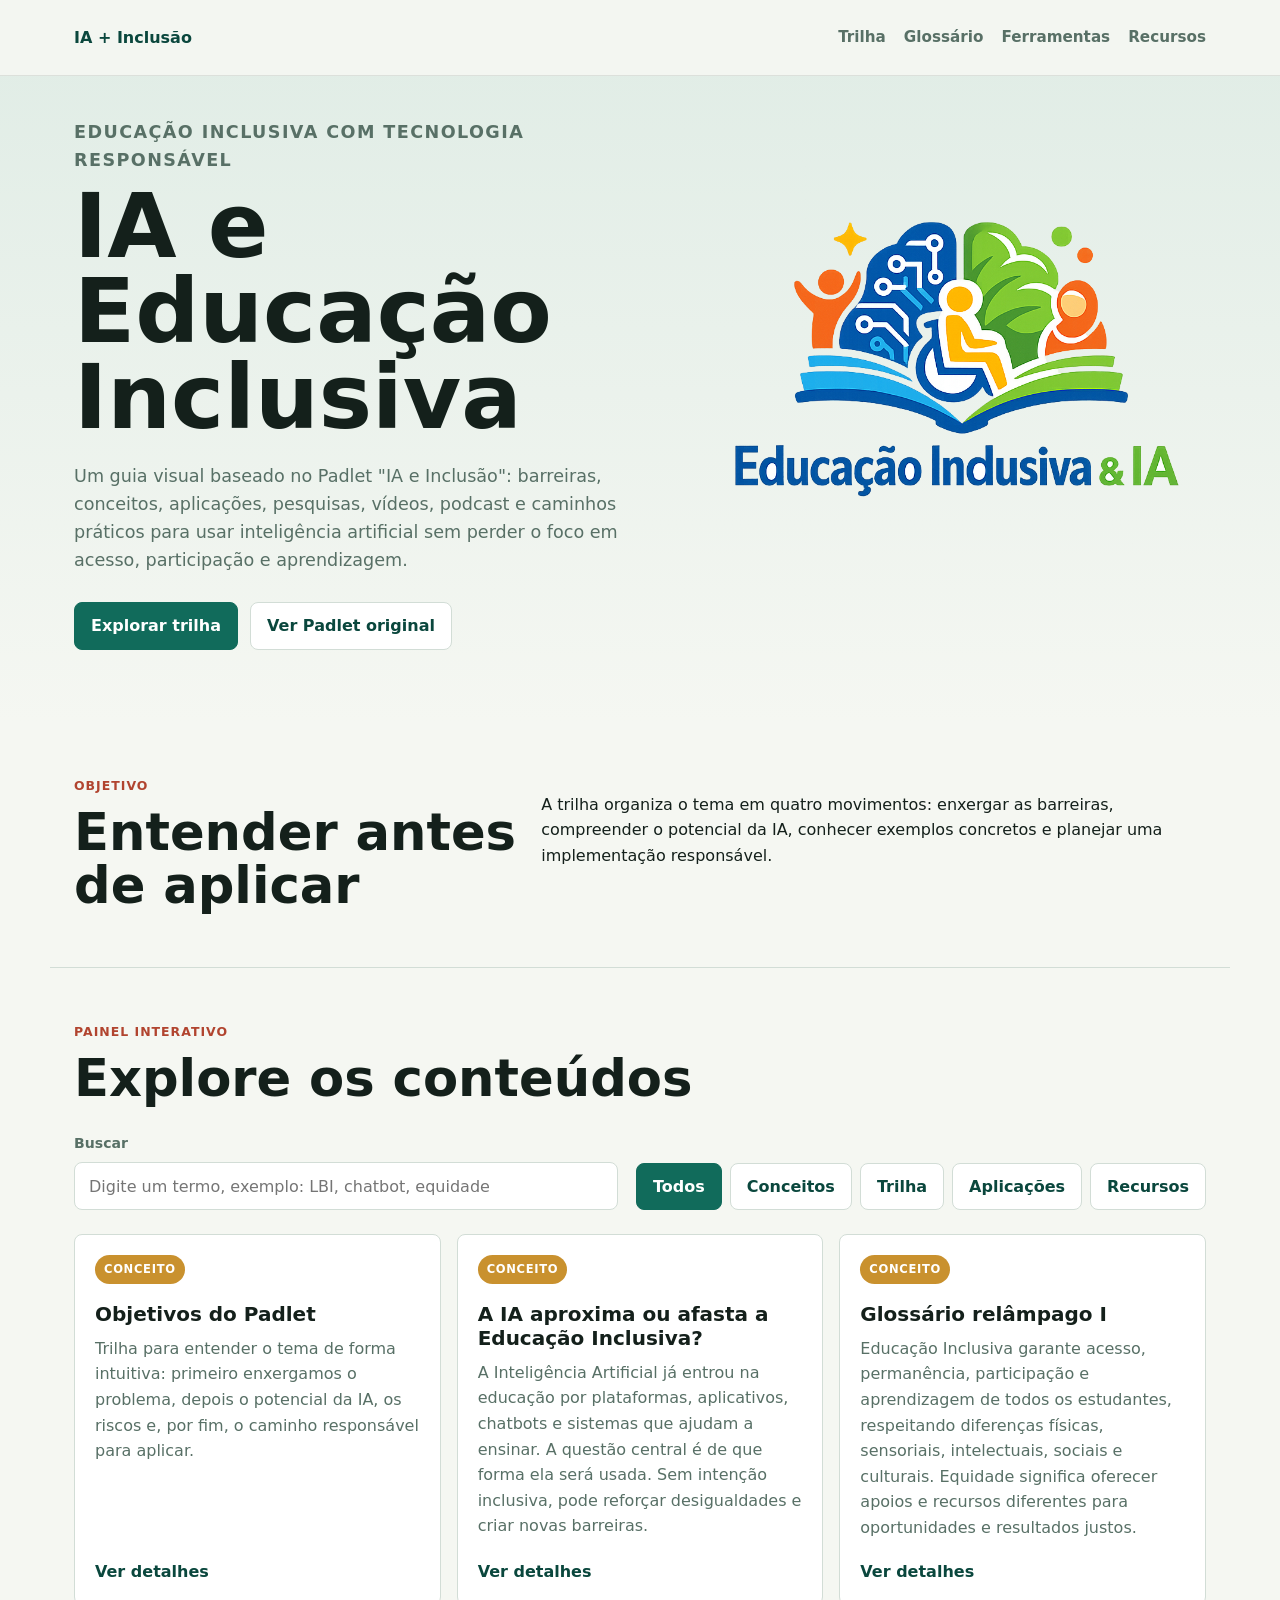
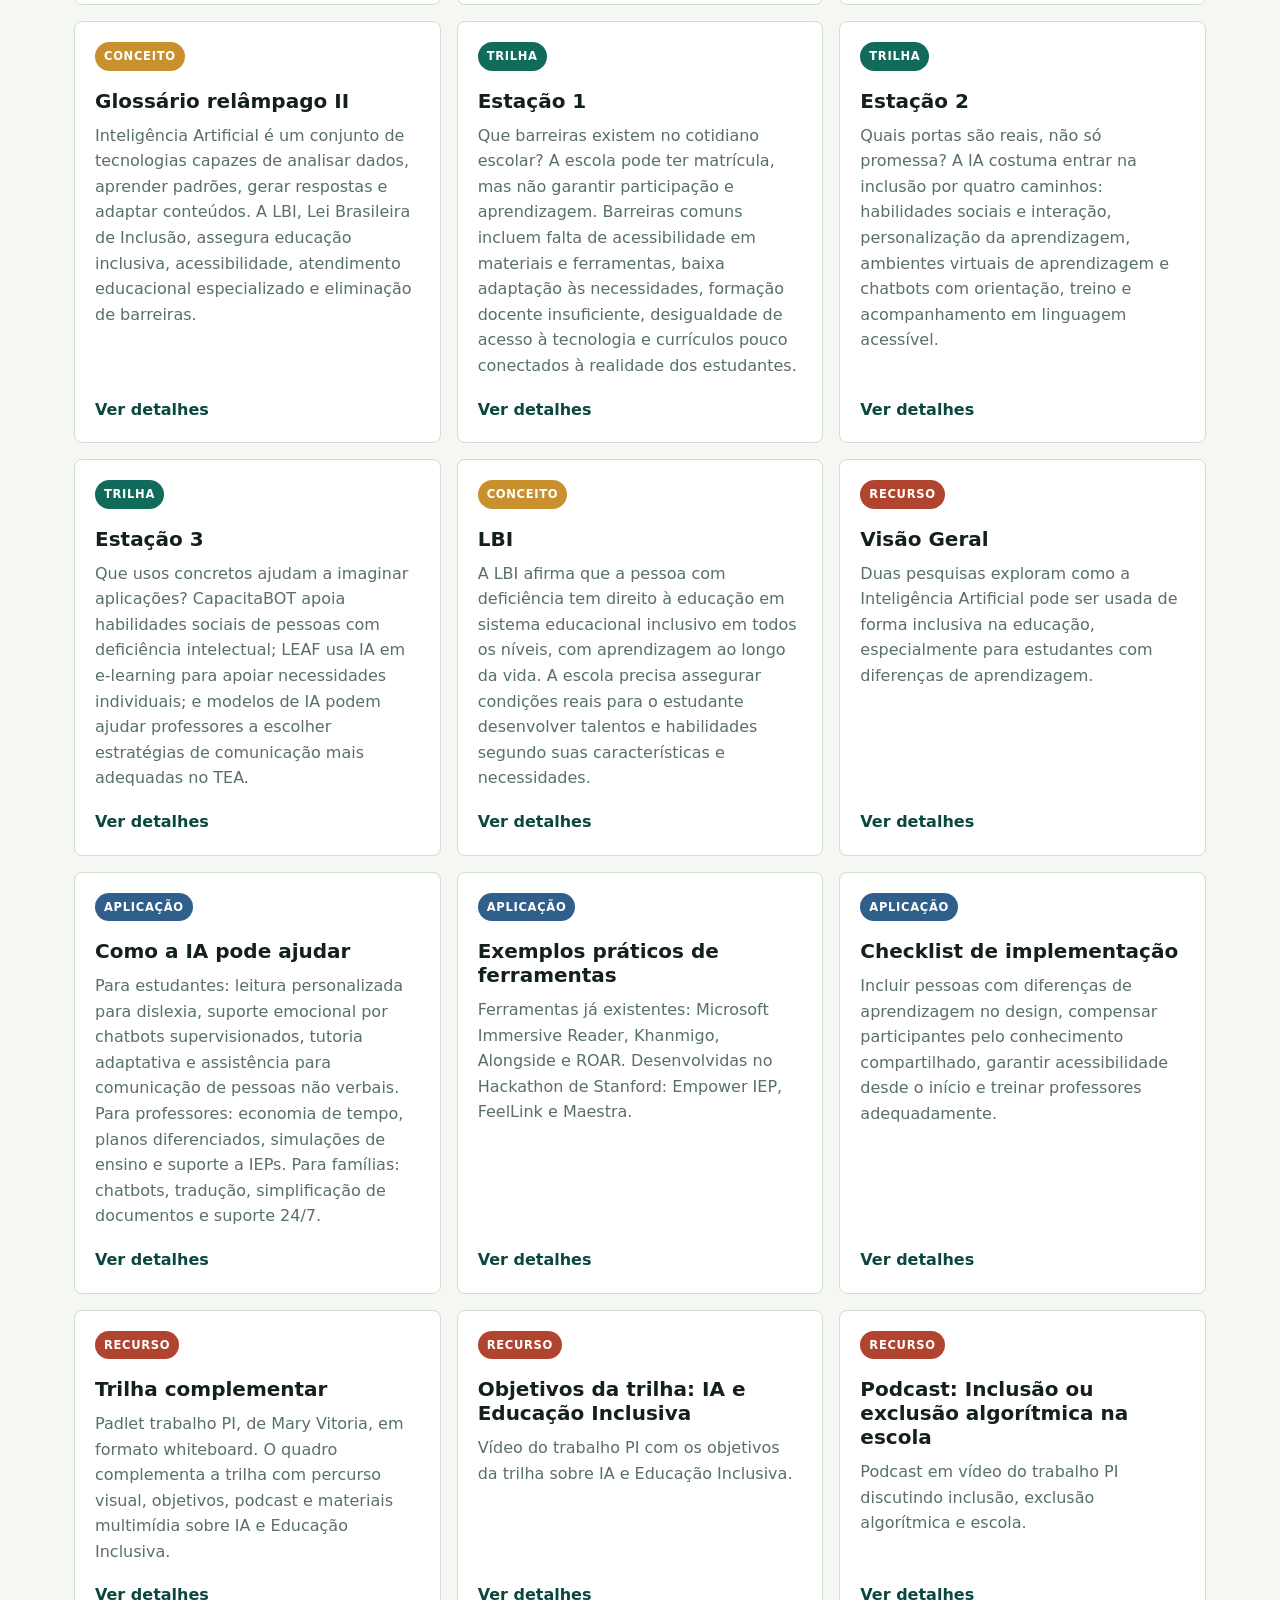
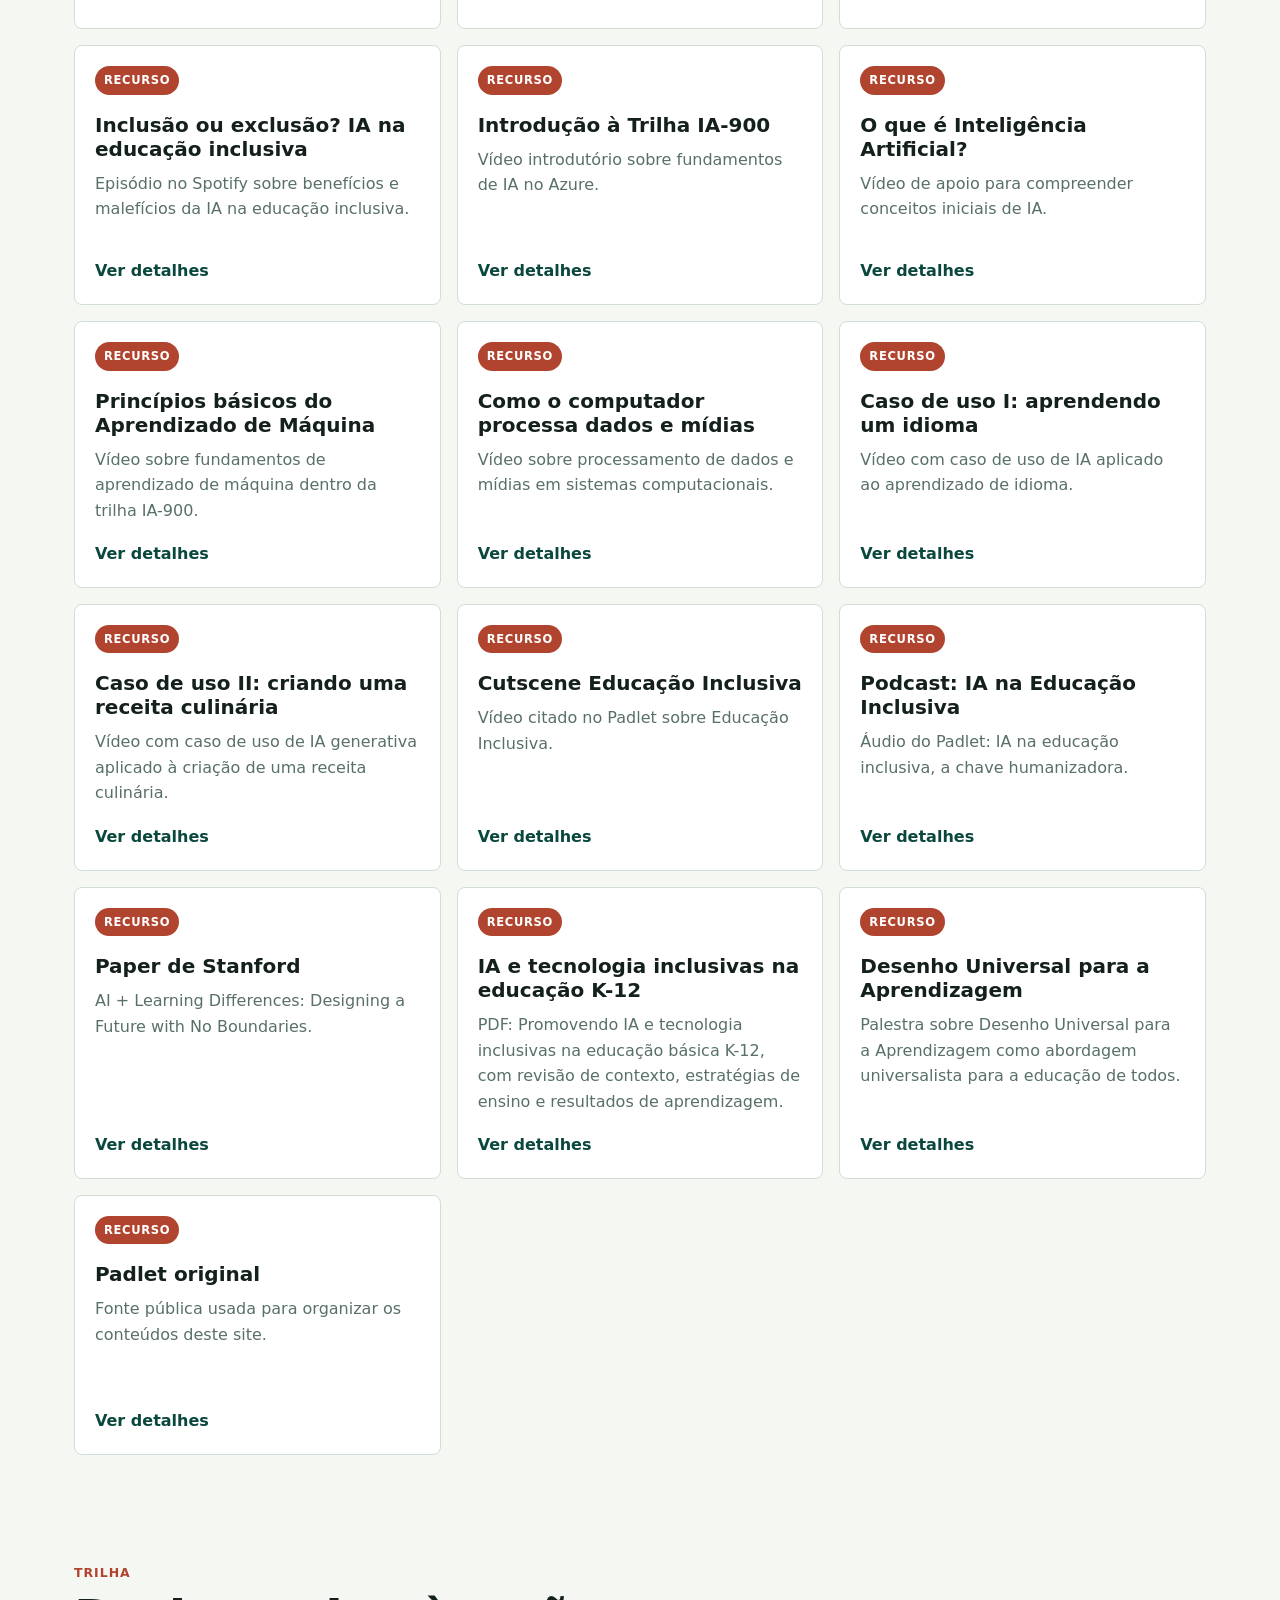
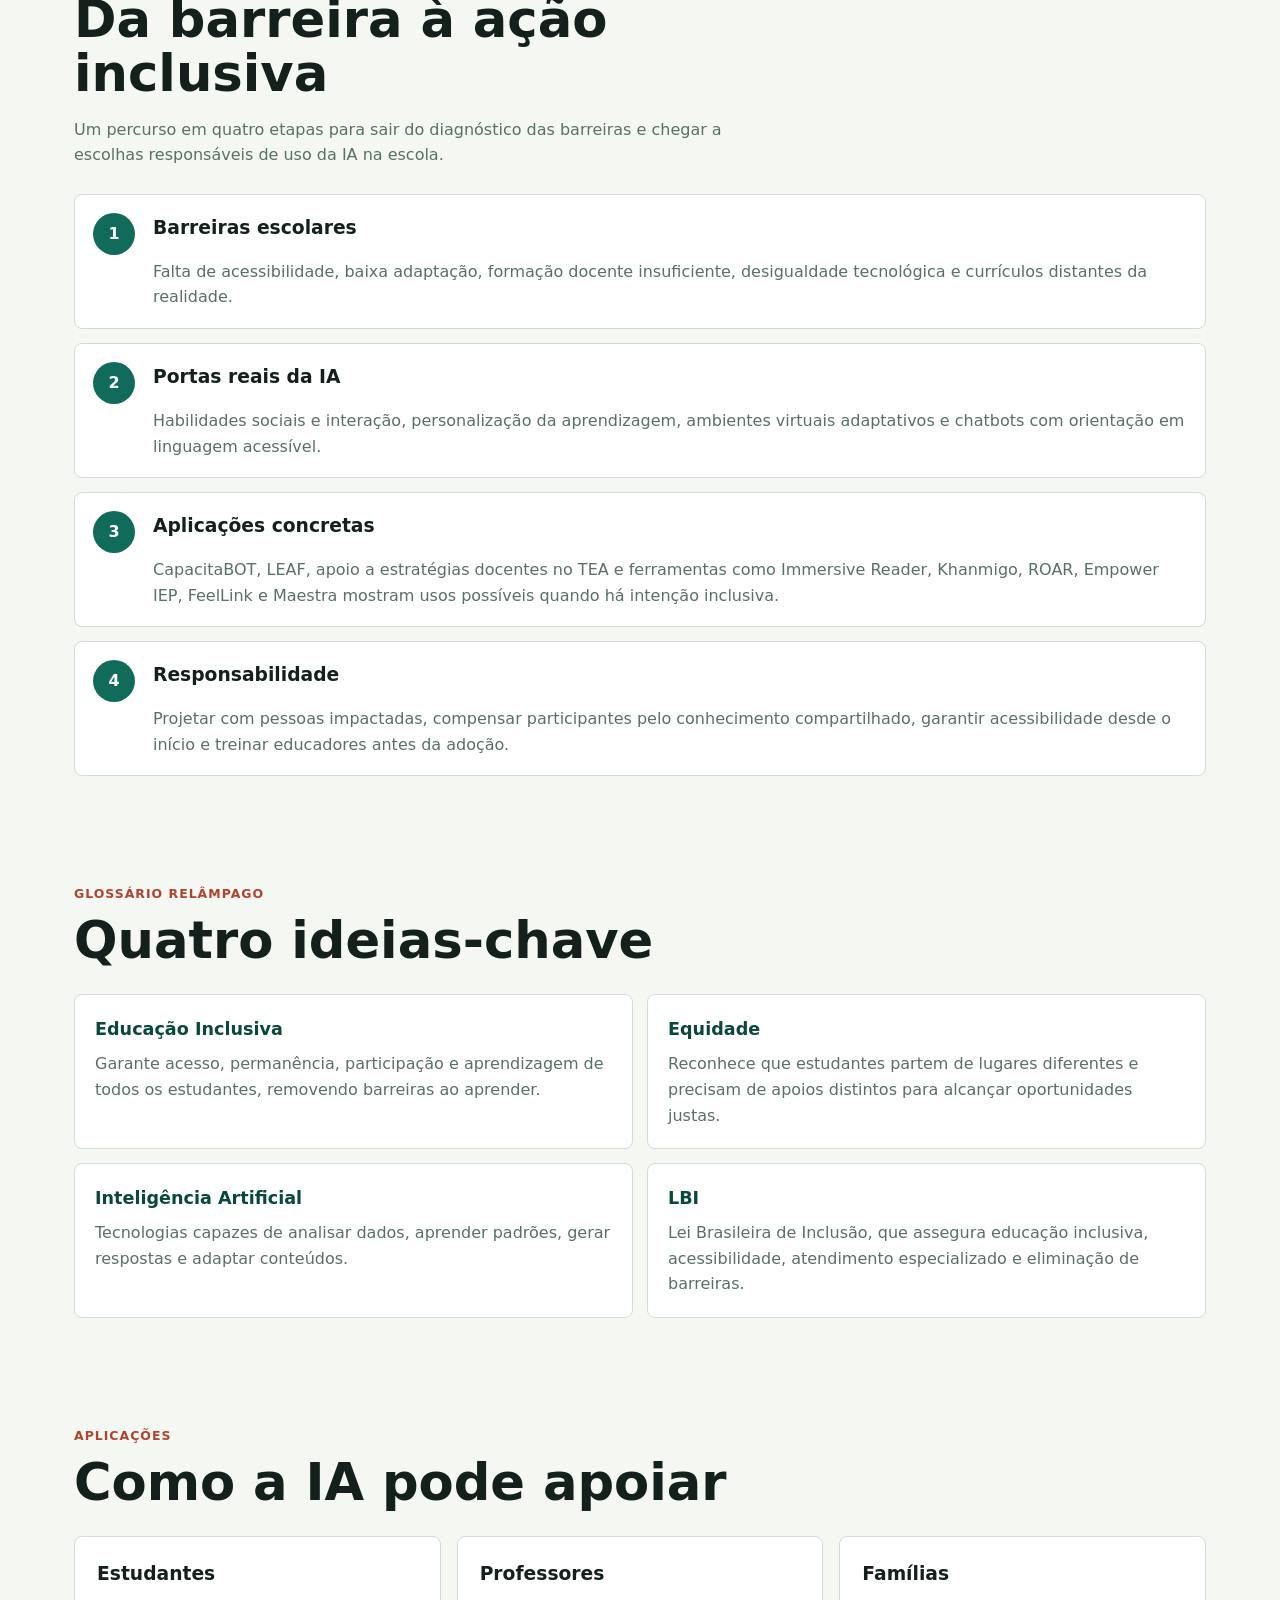
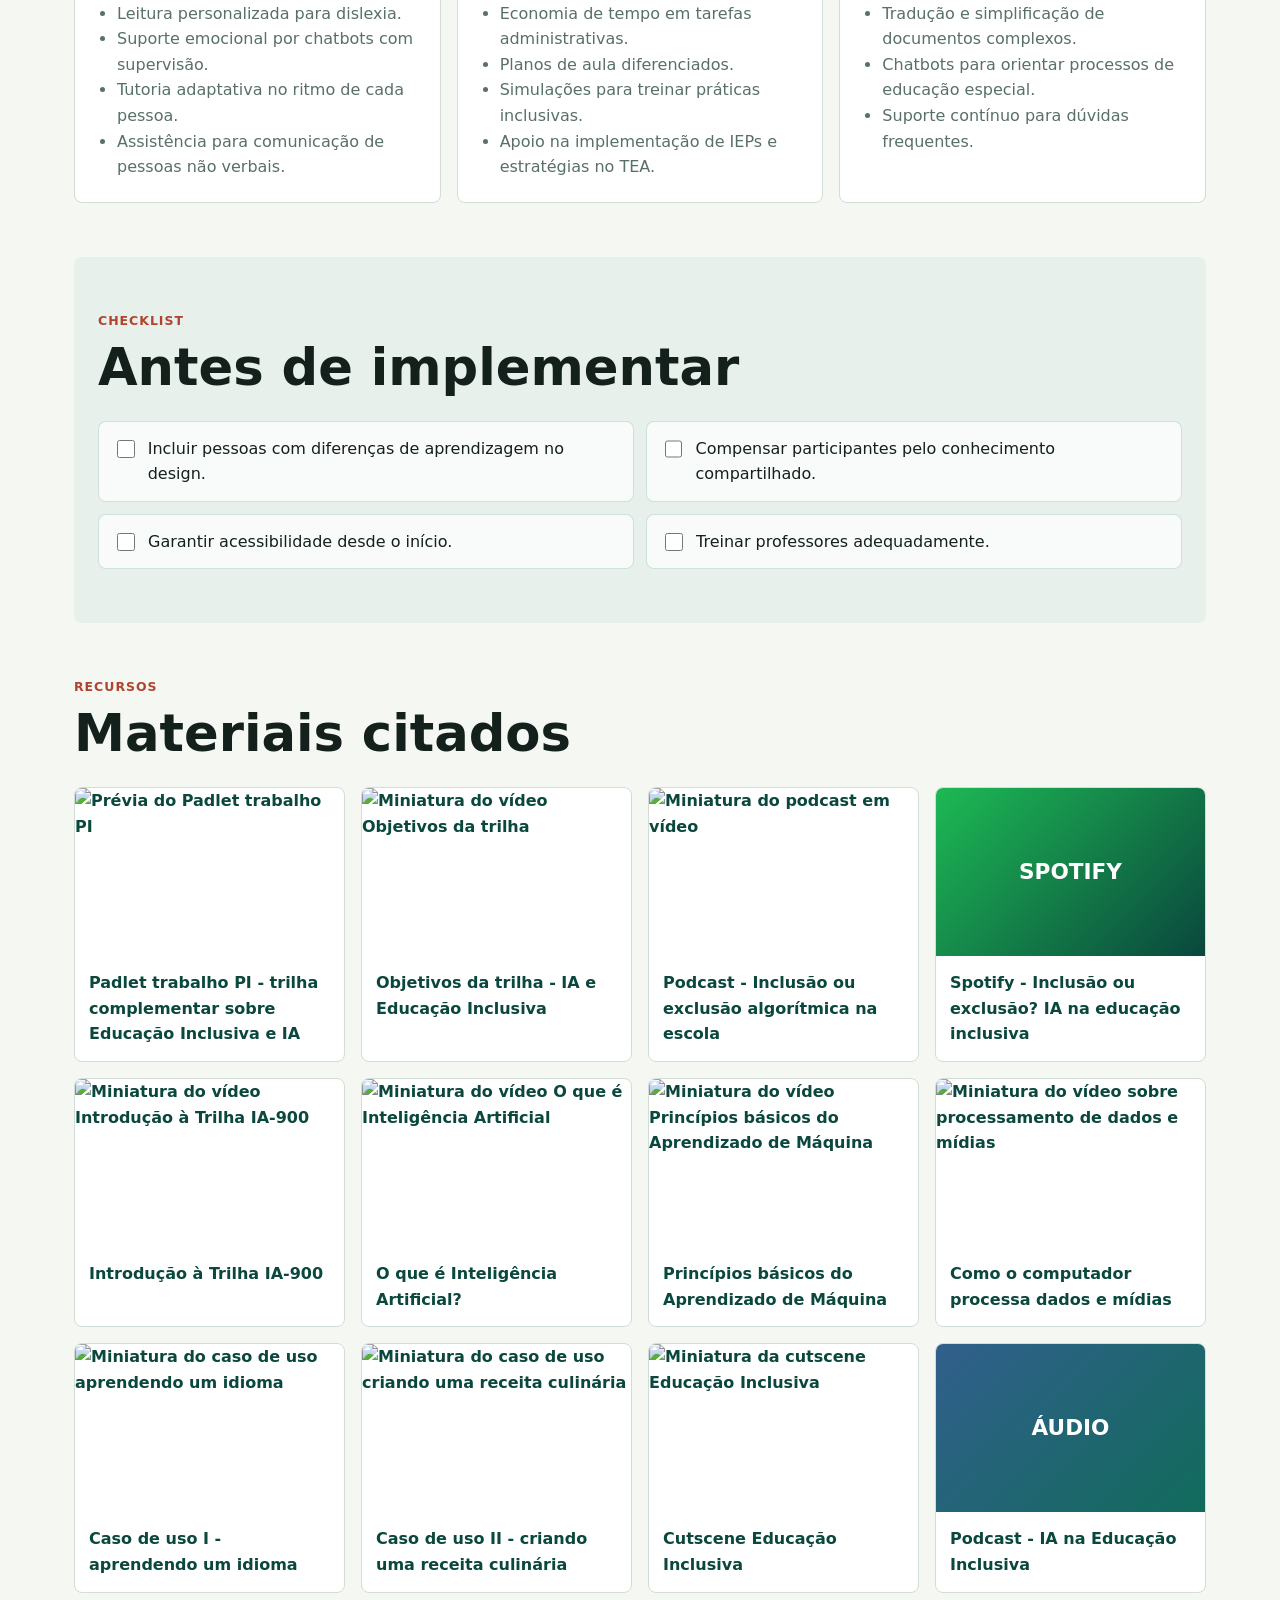
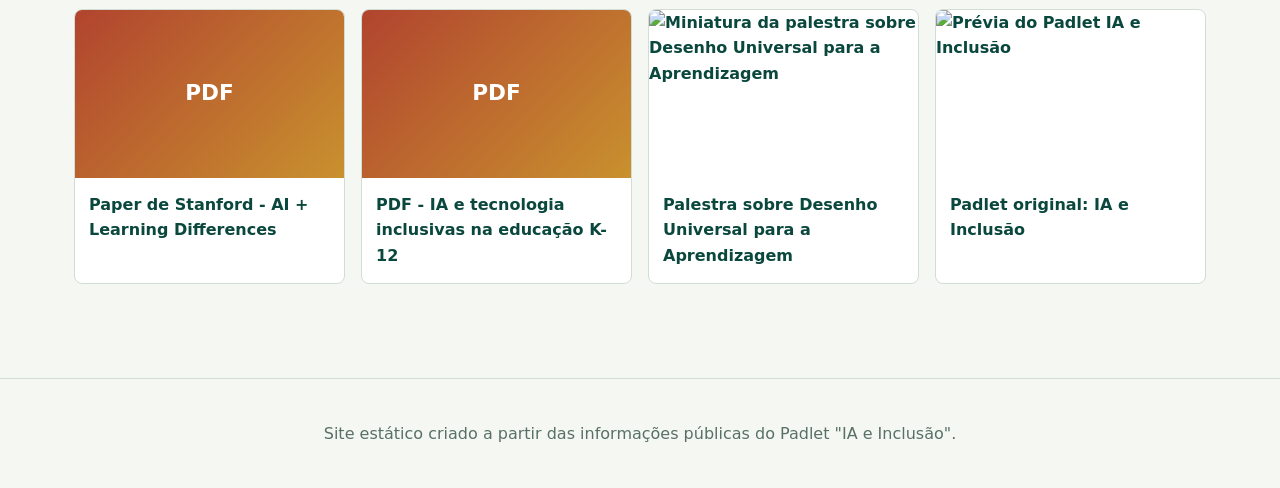
==== commit 3ff10f22: "Criação da logo e alteração do detalhamento" ====
--- a/index.html
+++ b/index.html
@@ -34,7 +34,7 @@
           </div>
         </div>
         <figure class="hero-media">
-          <img src="https://padlet.net/social-previews/board/4u4hw93o1xvzntek/opengraph.jpg?ts=1781668205" alt="Prévia visual do Padlet IA e Inclusão" />
+          <img src="./Static/Imagens/ImagemLogo.png" alt="Prévia visual do Padlet IA e Inclusão" />
         </figure>
       </section>
     </header>
--- a/styles.css
+++ b/styles.css
@@ -145,17 +145,12 @@
 }
 
 .hero-media {
-  border: 1px solid rgba(20, 32, 27, 0.12);
-  border-radius: 8px;
-  box-shadow: var(--shadow);
-  margin: 0;
-  overflow: hidden;
+  margin: 0;
 }
 
 .hero-media img {
-  aspect-ratio: 16 / 10;
-  height: 100%;
-  object-fit: cover;
+  height: auto;
+  object-fit: contain;
   width: 100%;
 }
 
@@ -368,7 +363,8 @@
   gap: 10px;
 }
 
-.related-list a {
+.related-list a,
+.source-list a {
   background: var(--surface-soft);
   border: 1px solid rgba(17, 107, 91, 0.16);
   border-radius: 8px;
@@ -376,6 +372,16 @@
   font-weight: 800;
   padding: 12px 14px;
   text-decoration: none;
+}
+
+.source-list {
+  display: grid;
+  gap: 10px;
+}
+
+.source-list a {
+  background: #f8faf7;
+  color: var(--blue);
 }
 
 .empty-detail {
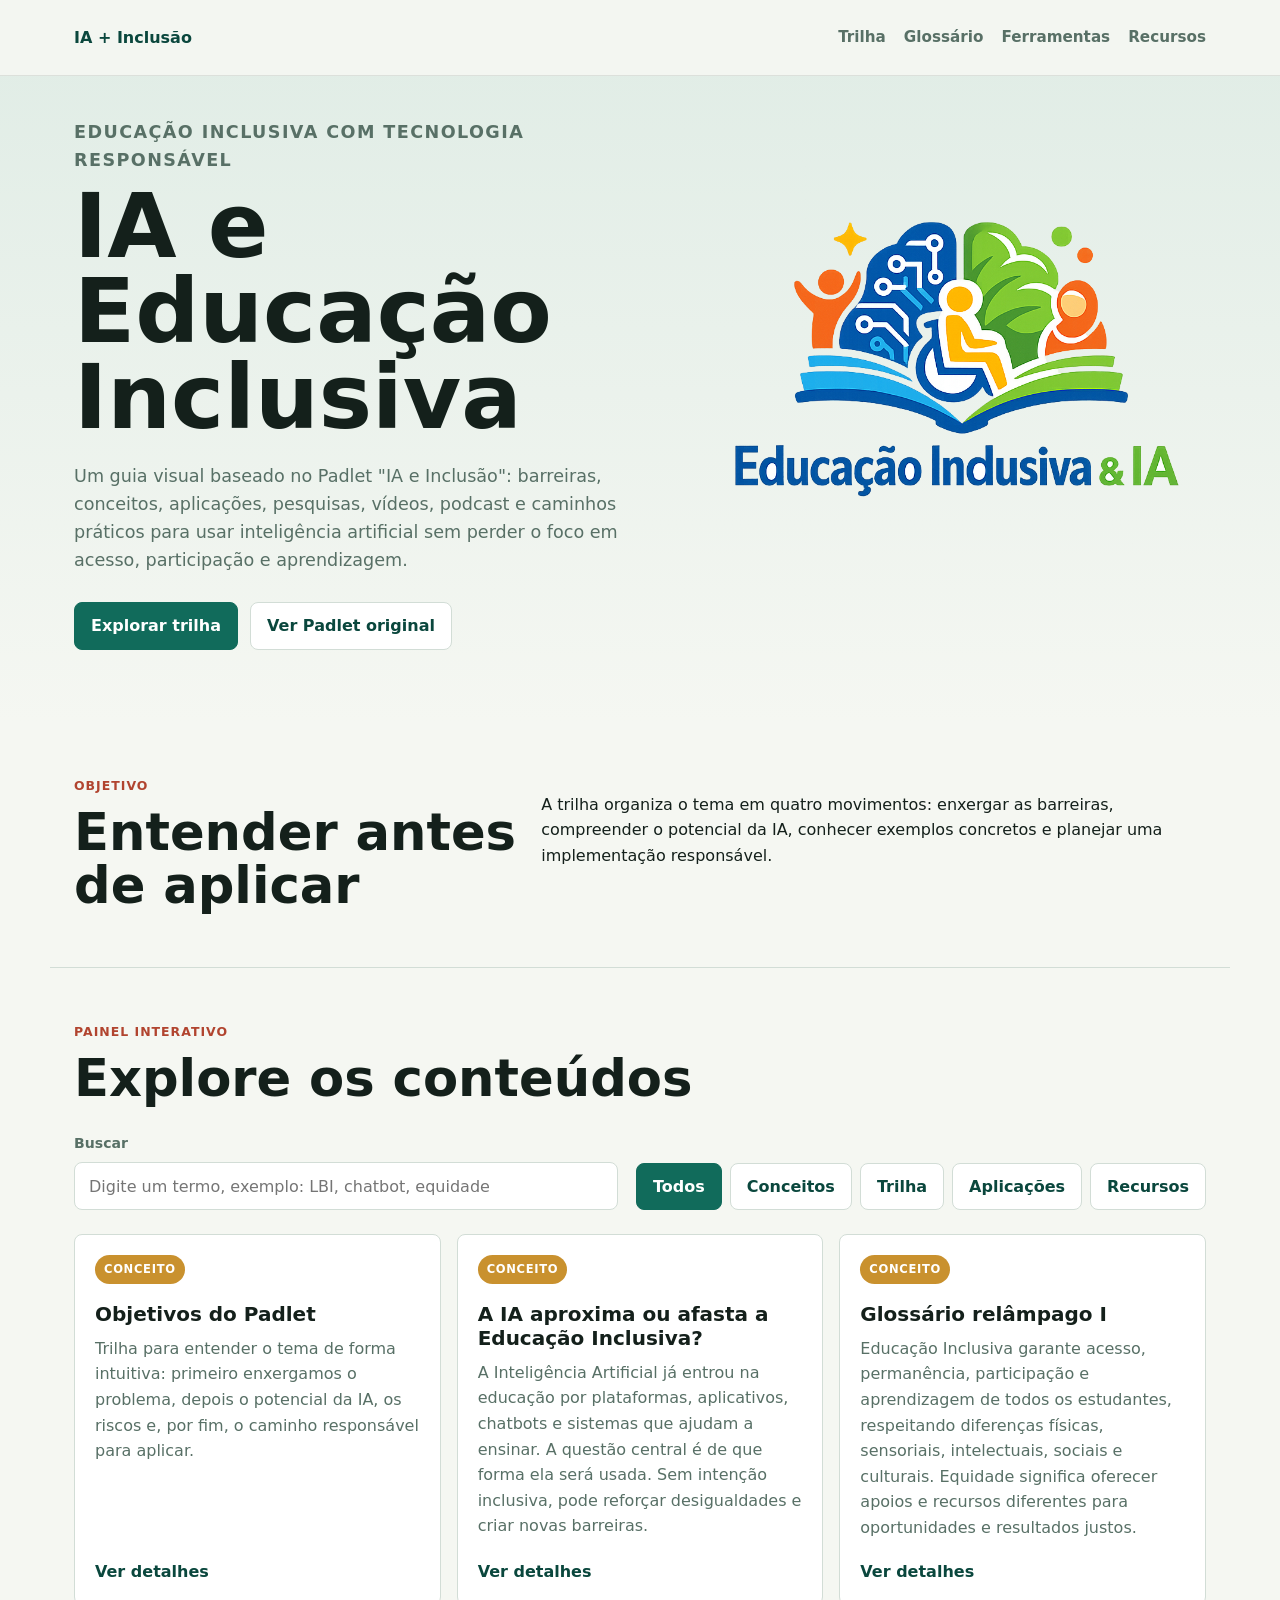
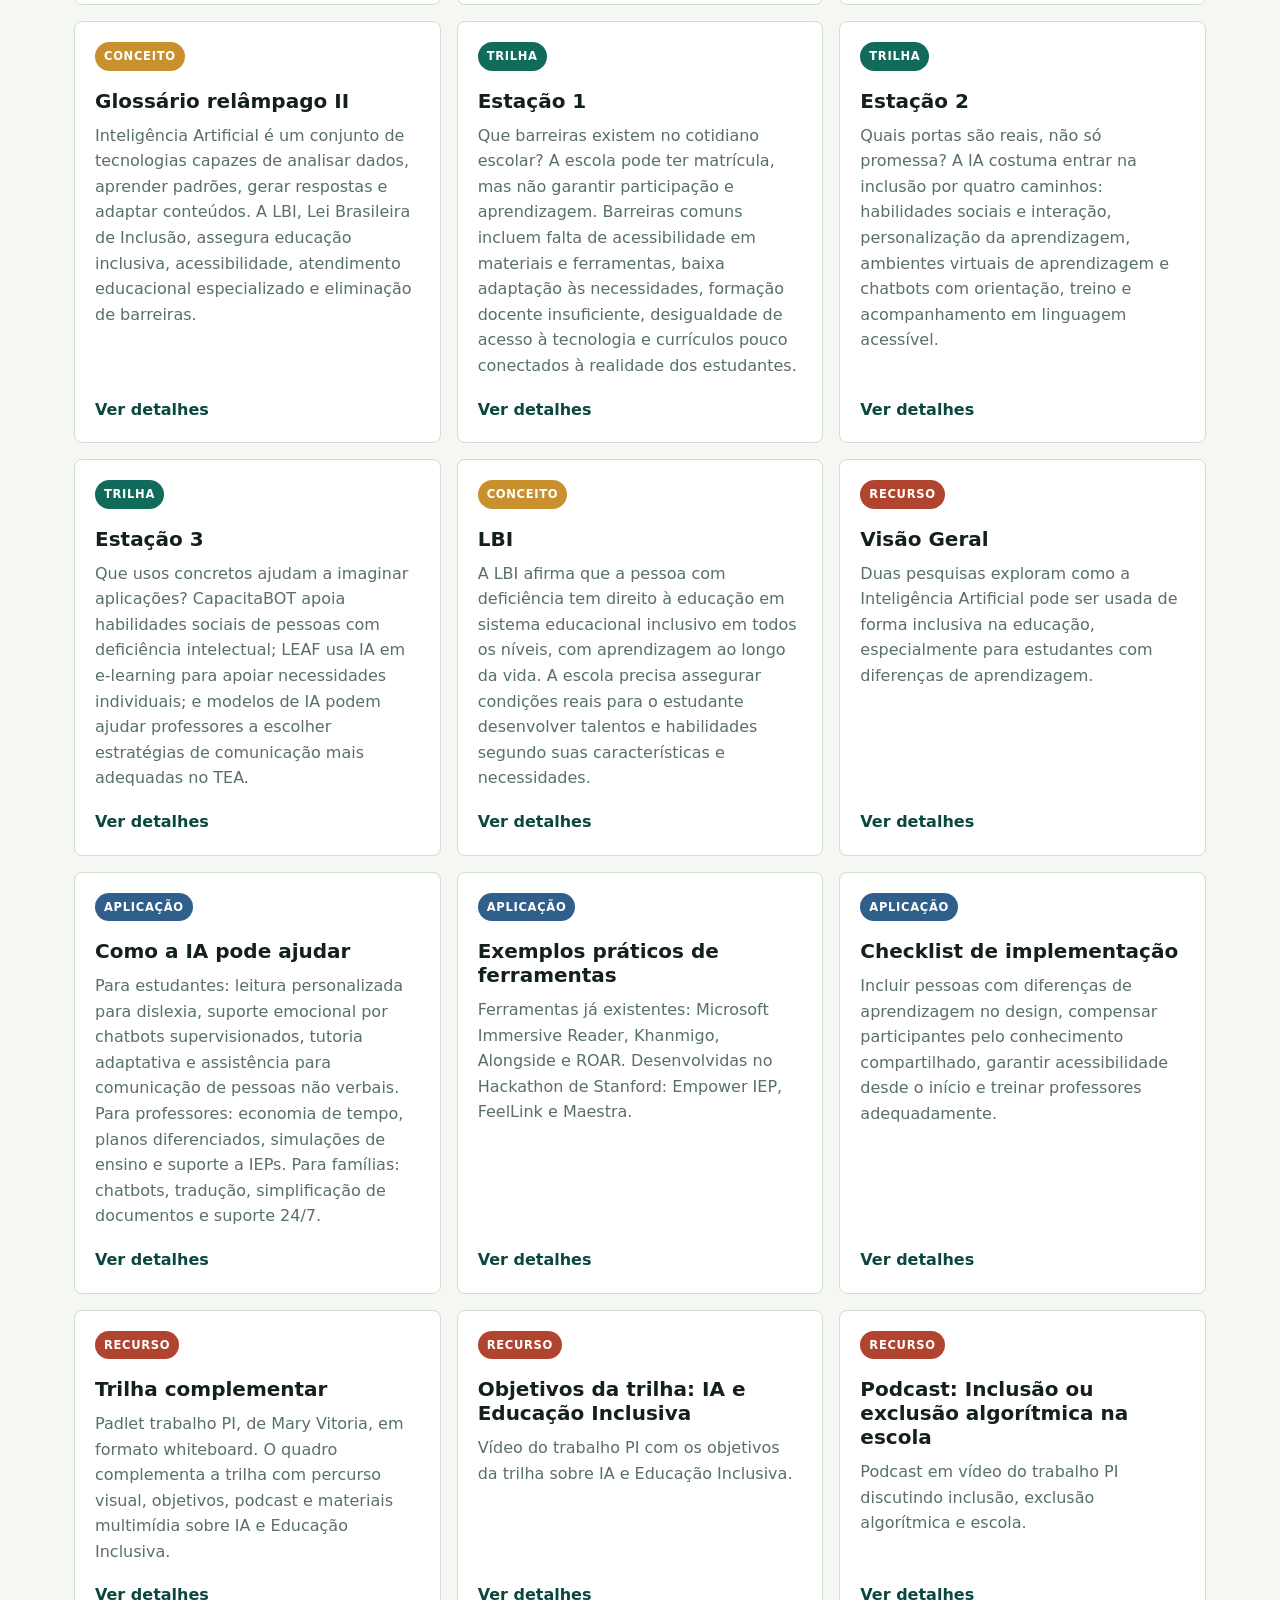
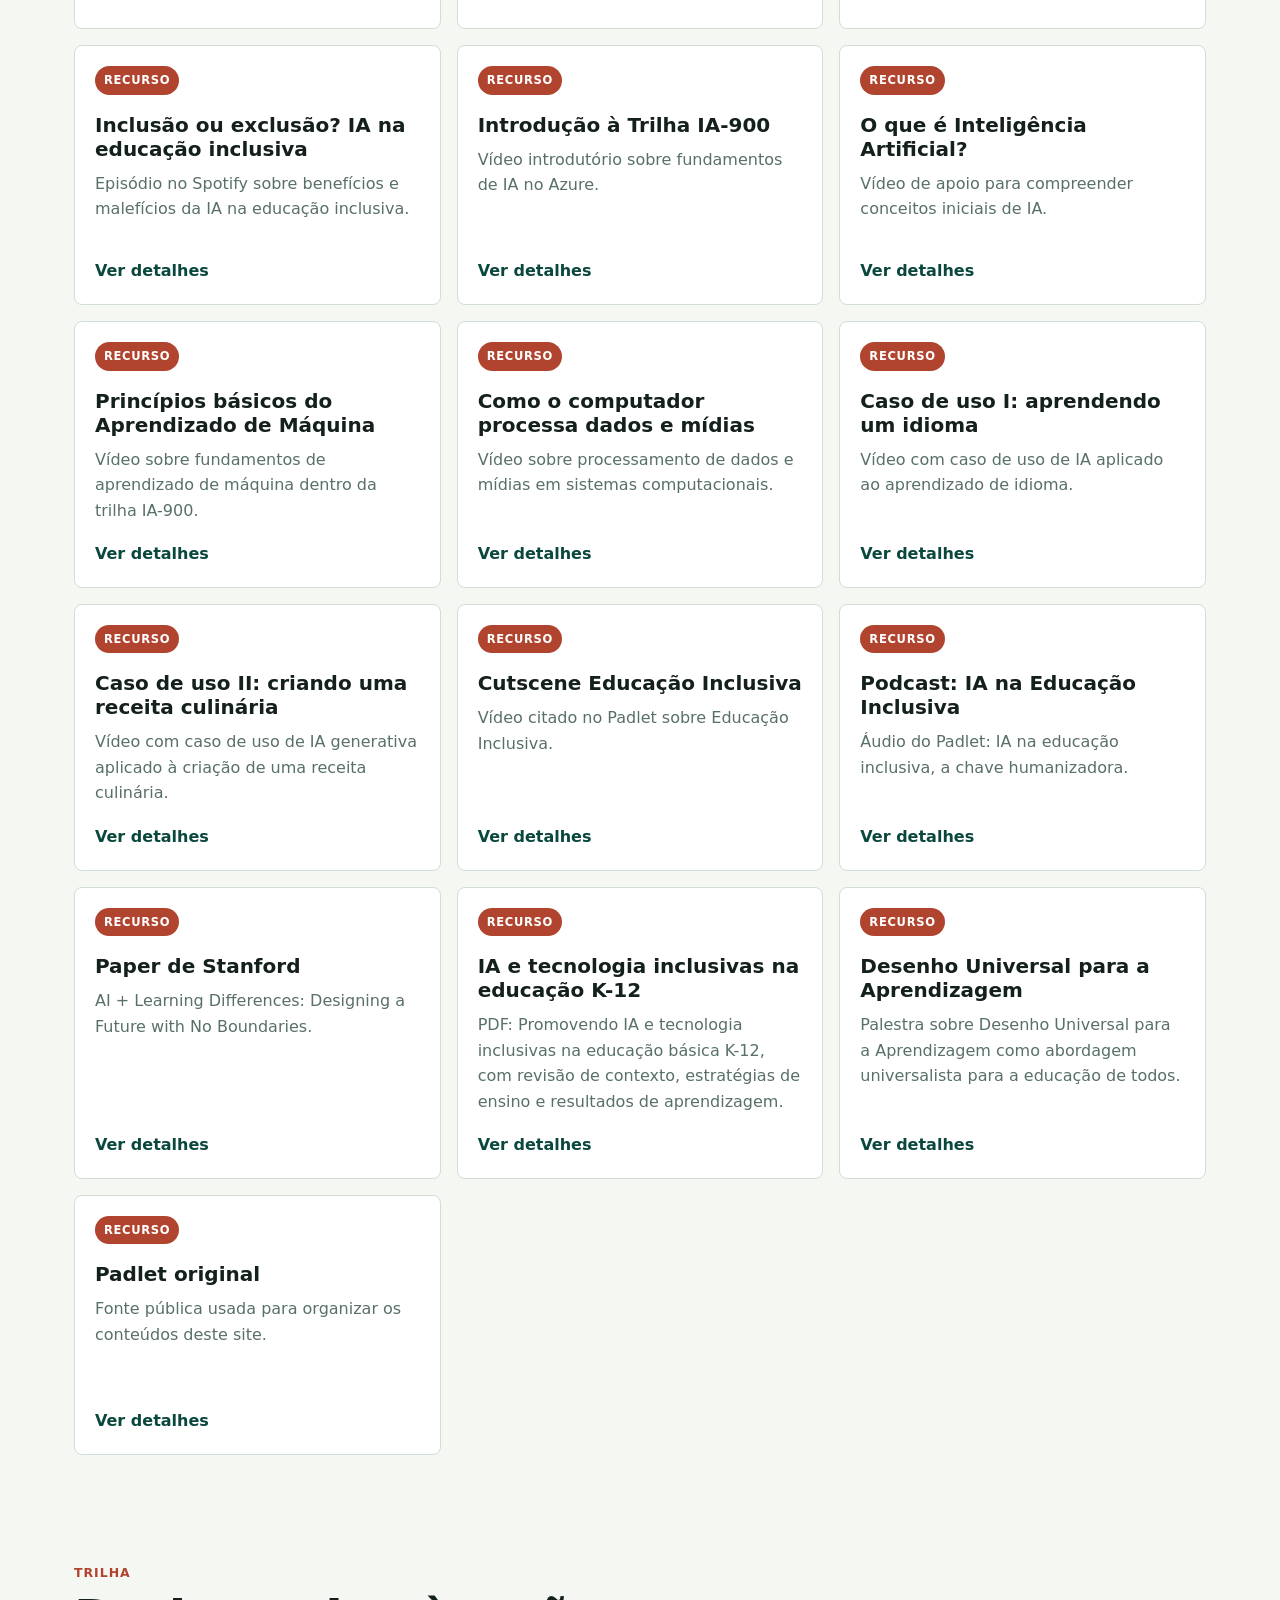
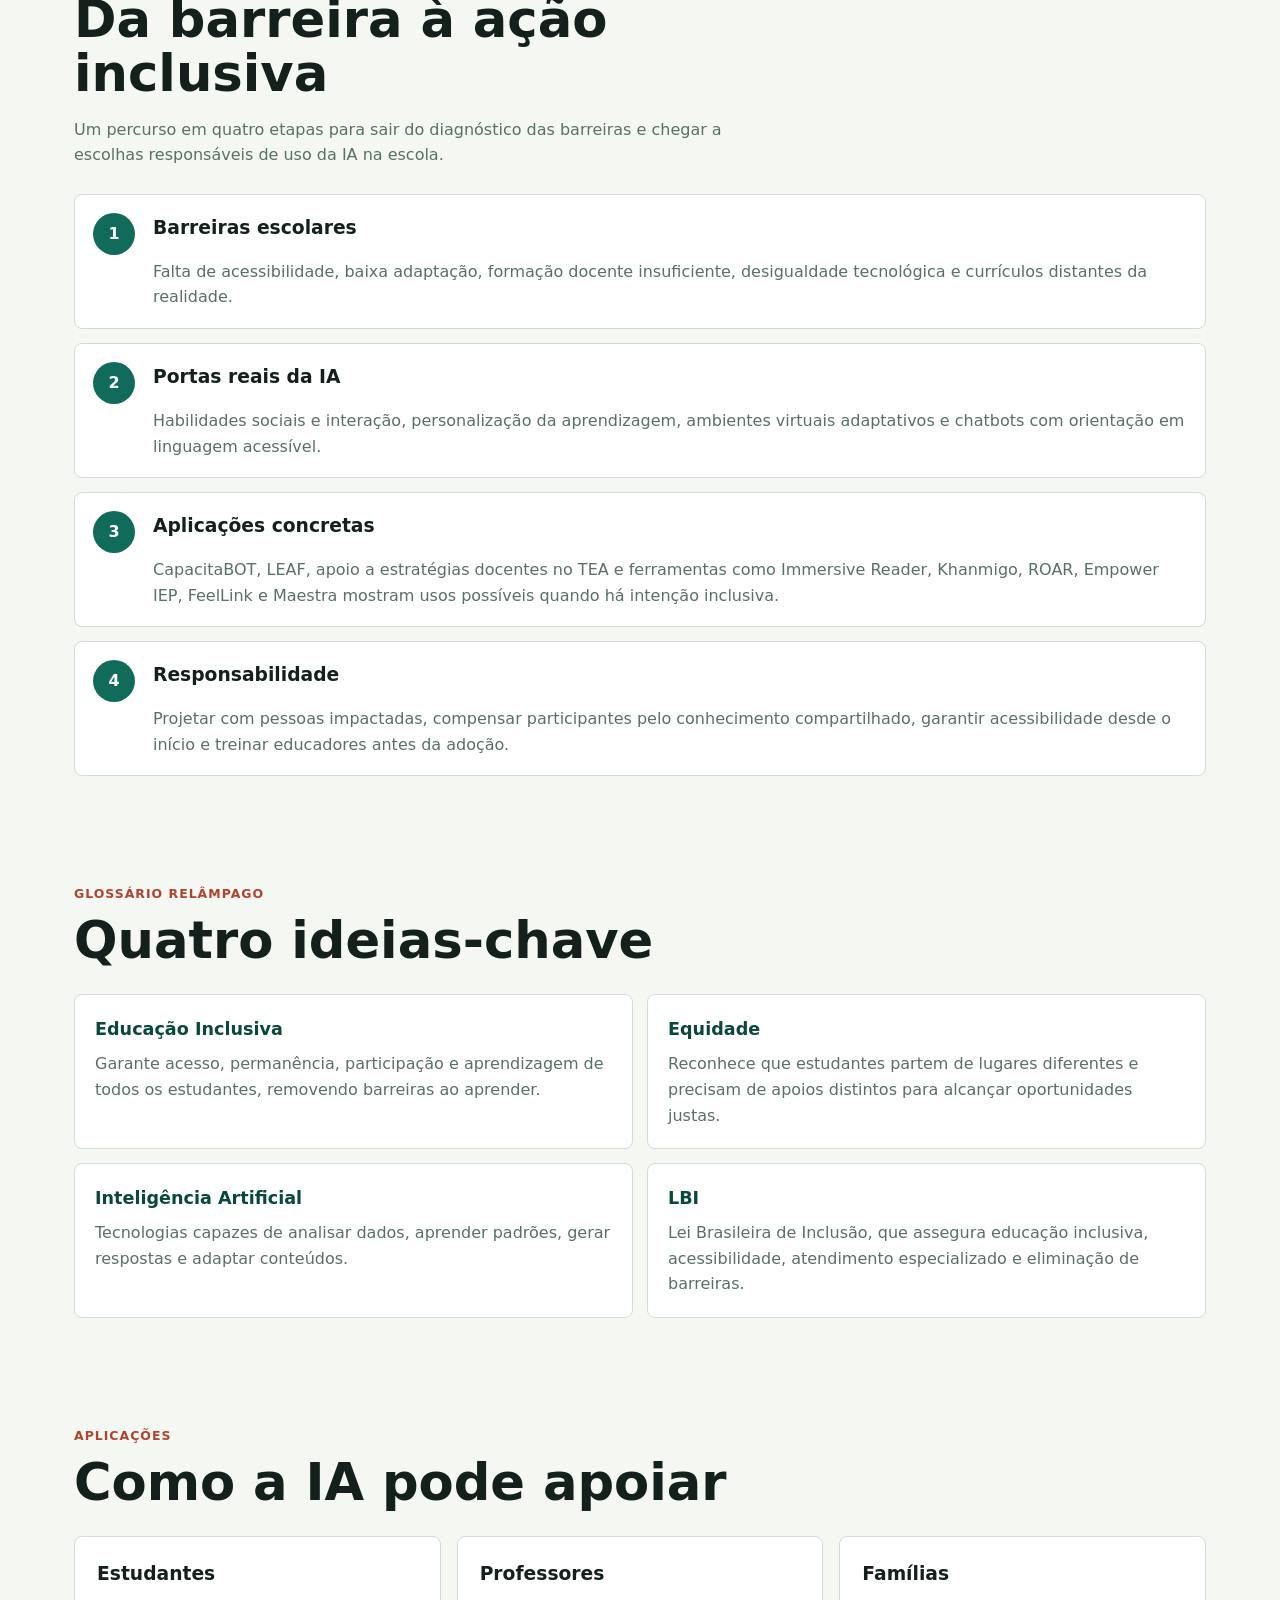
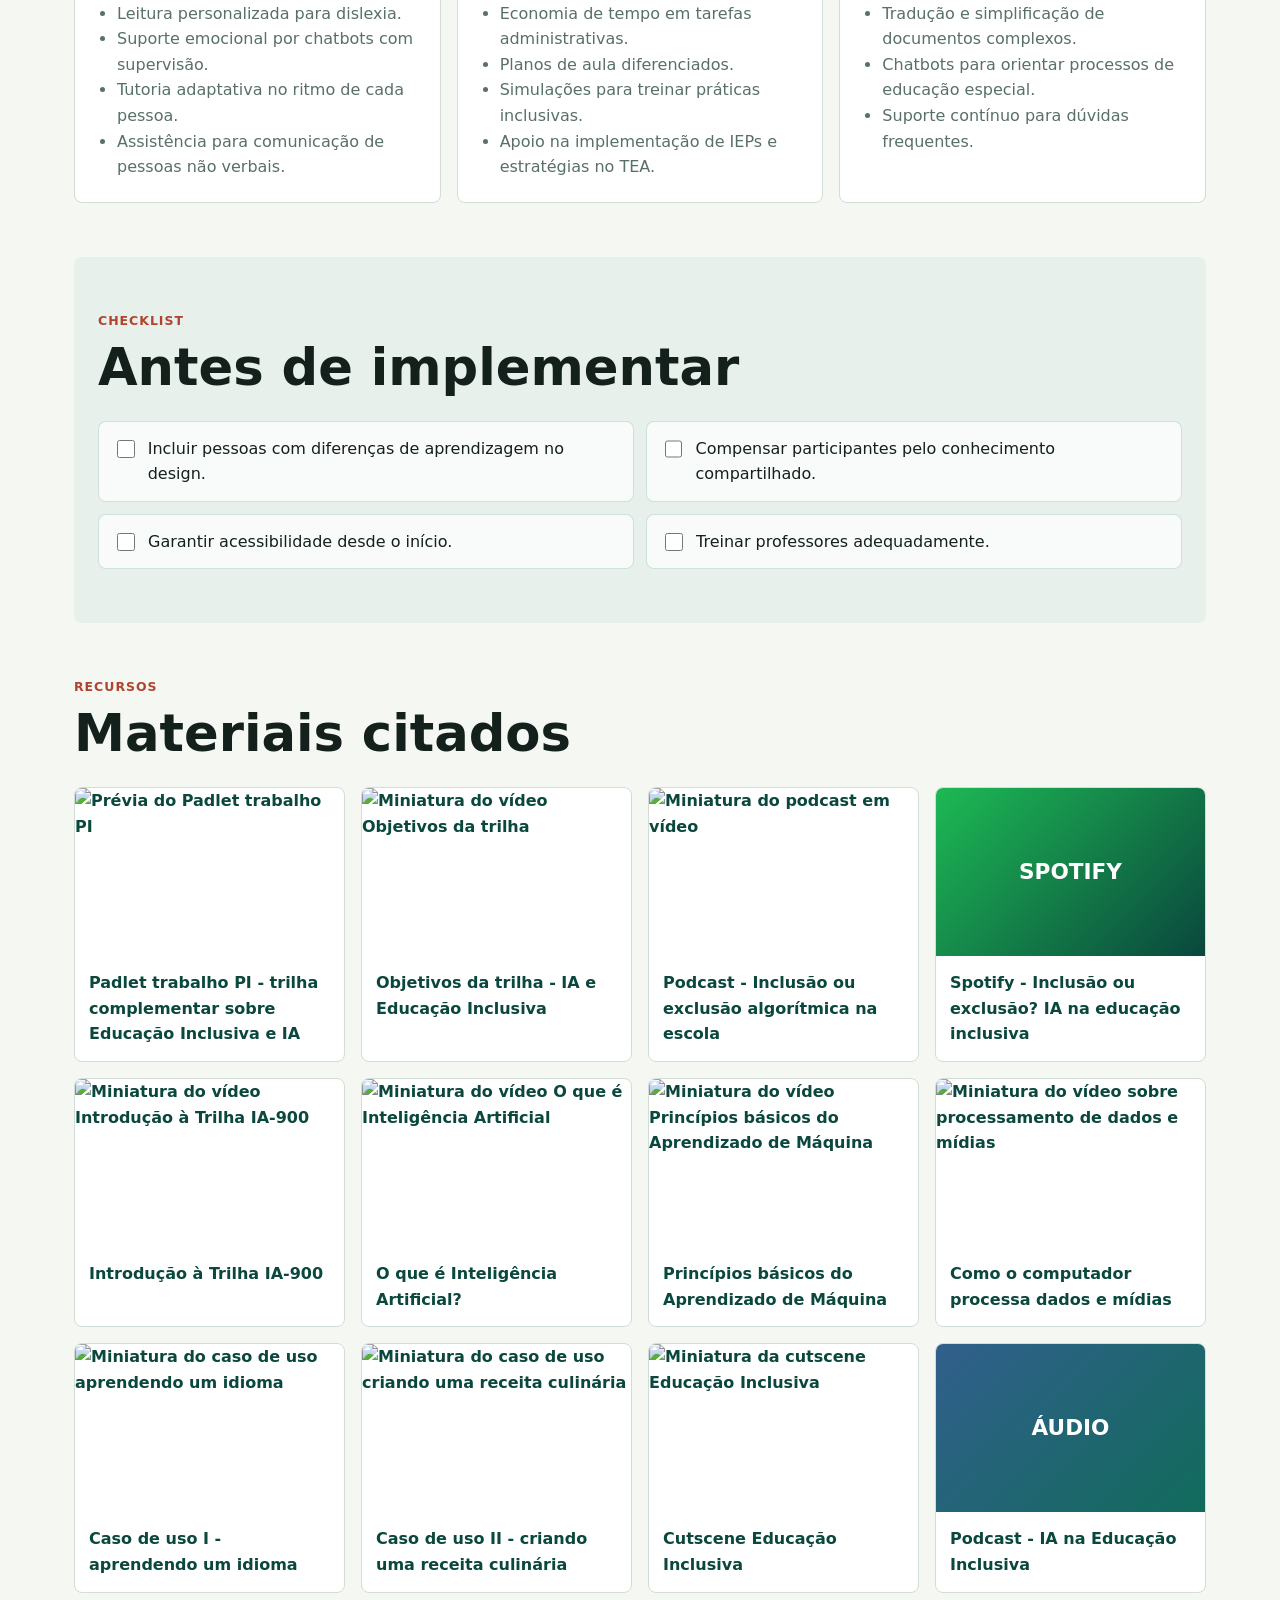
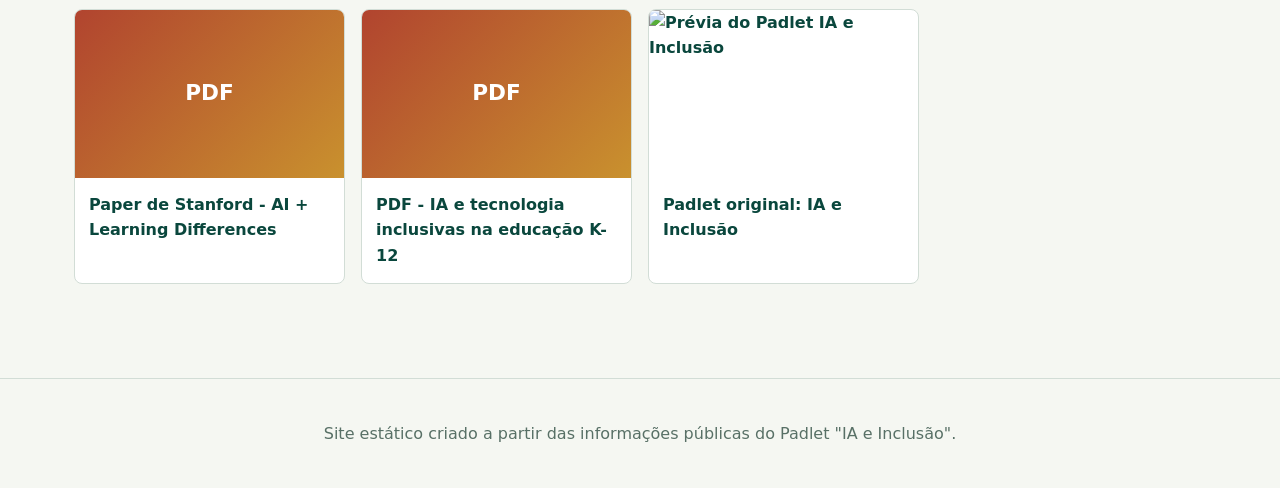
==== commit 9445b55b: "Update index.html" ====
--- a/index.html
+++ b/index.html
@@ -243,10 +243,7 @@
             <span class="resource-thumb resource-thumb-pdf">PDF</span>
             <span>PDF - IA e tecnologia inclusivas na educação K-12</span>
           </a>
-          <a class="resource-card" href="https://www.youtube.com/live/KM-PYmsDxH4?si=uO4JLQd7yCTHA8PU" target="_blank" rel="noreferrer">
-            <img src="https://img.youtube.com/vi/KM-PYmsDxH4/hqdefault.jpg" alt="Miniatura da palestra sobre Desenho Universal para a Aprendizagem" />
-            <span>Palestra sobre Desenho Universal para a Aprendizagem</span>
-          </a>
+          
           <a class="resource-card" href="https://padlet.com/gustavocostatech/ia-e-inclusao-4u4hw93o1xvzntek" target="_blank" rel="noreferrer">
             <img src="https://padlet.net/social-previews/board/4u4hw93o1xvzntek/opengraph.jpg?ts=1781668205" alt="Prévia do Padlet IA e Inclusão" />
             <span>Padlet original: IA e Inclusão</span>
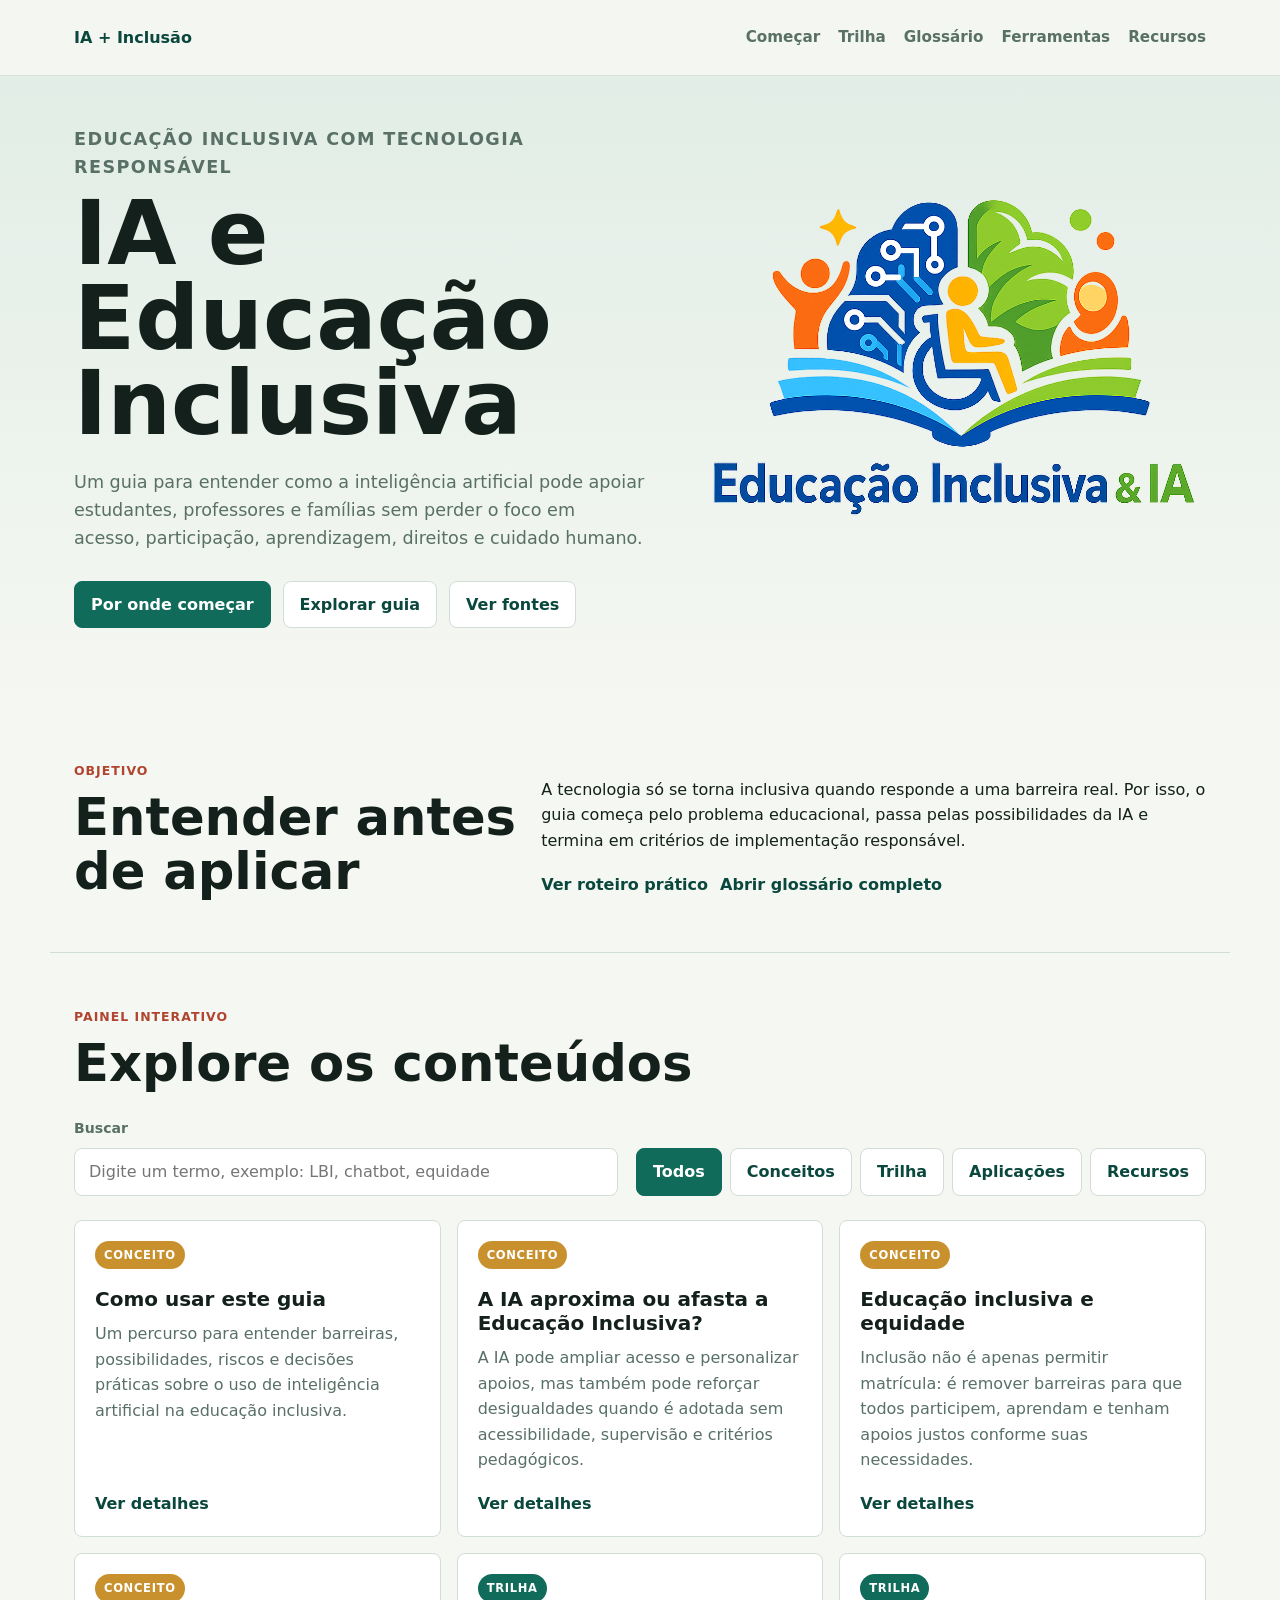
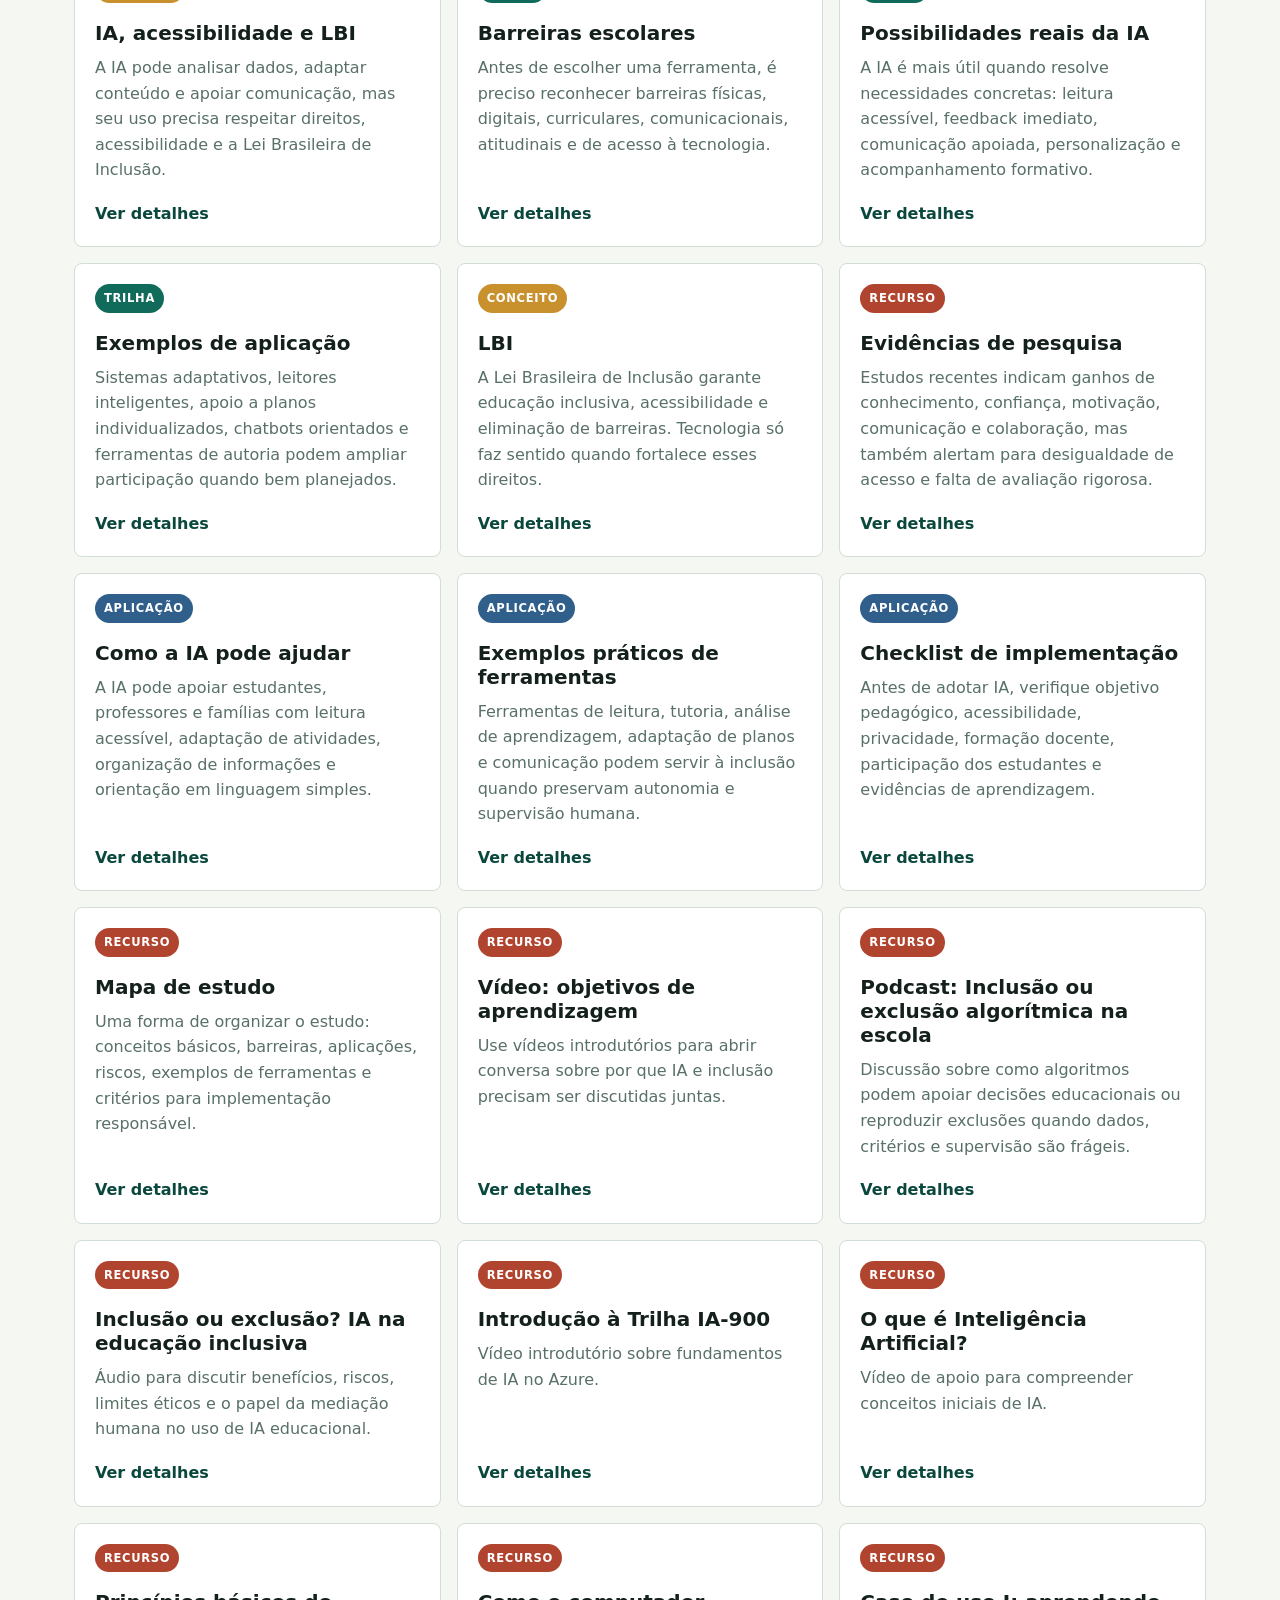
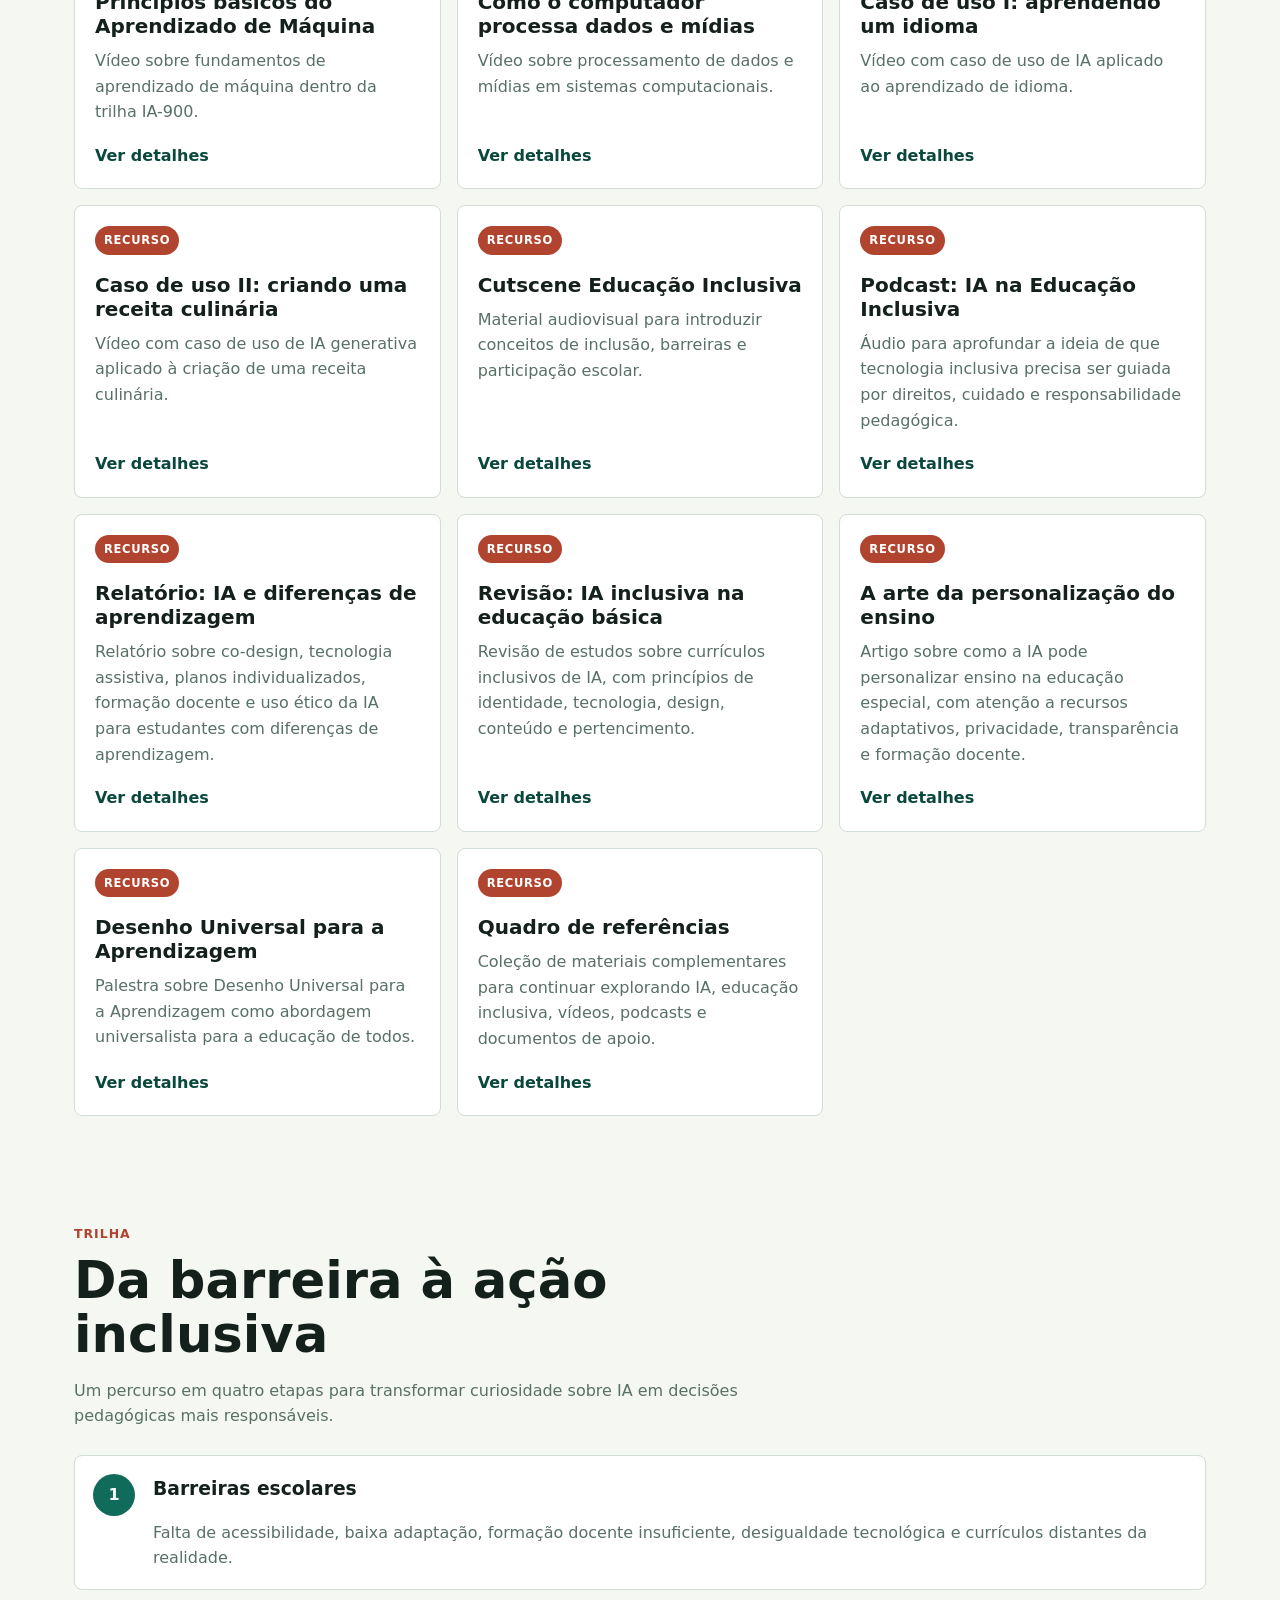
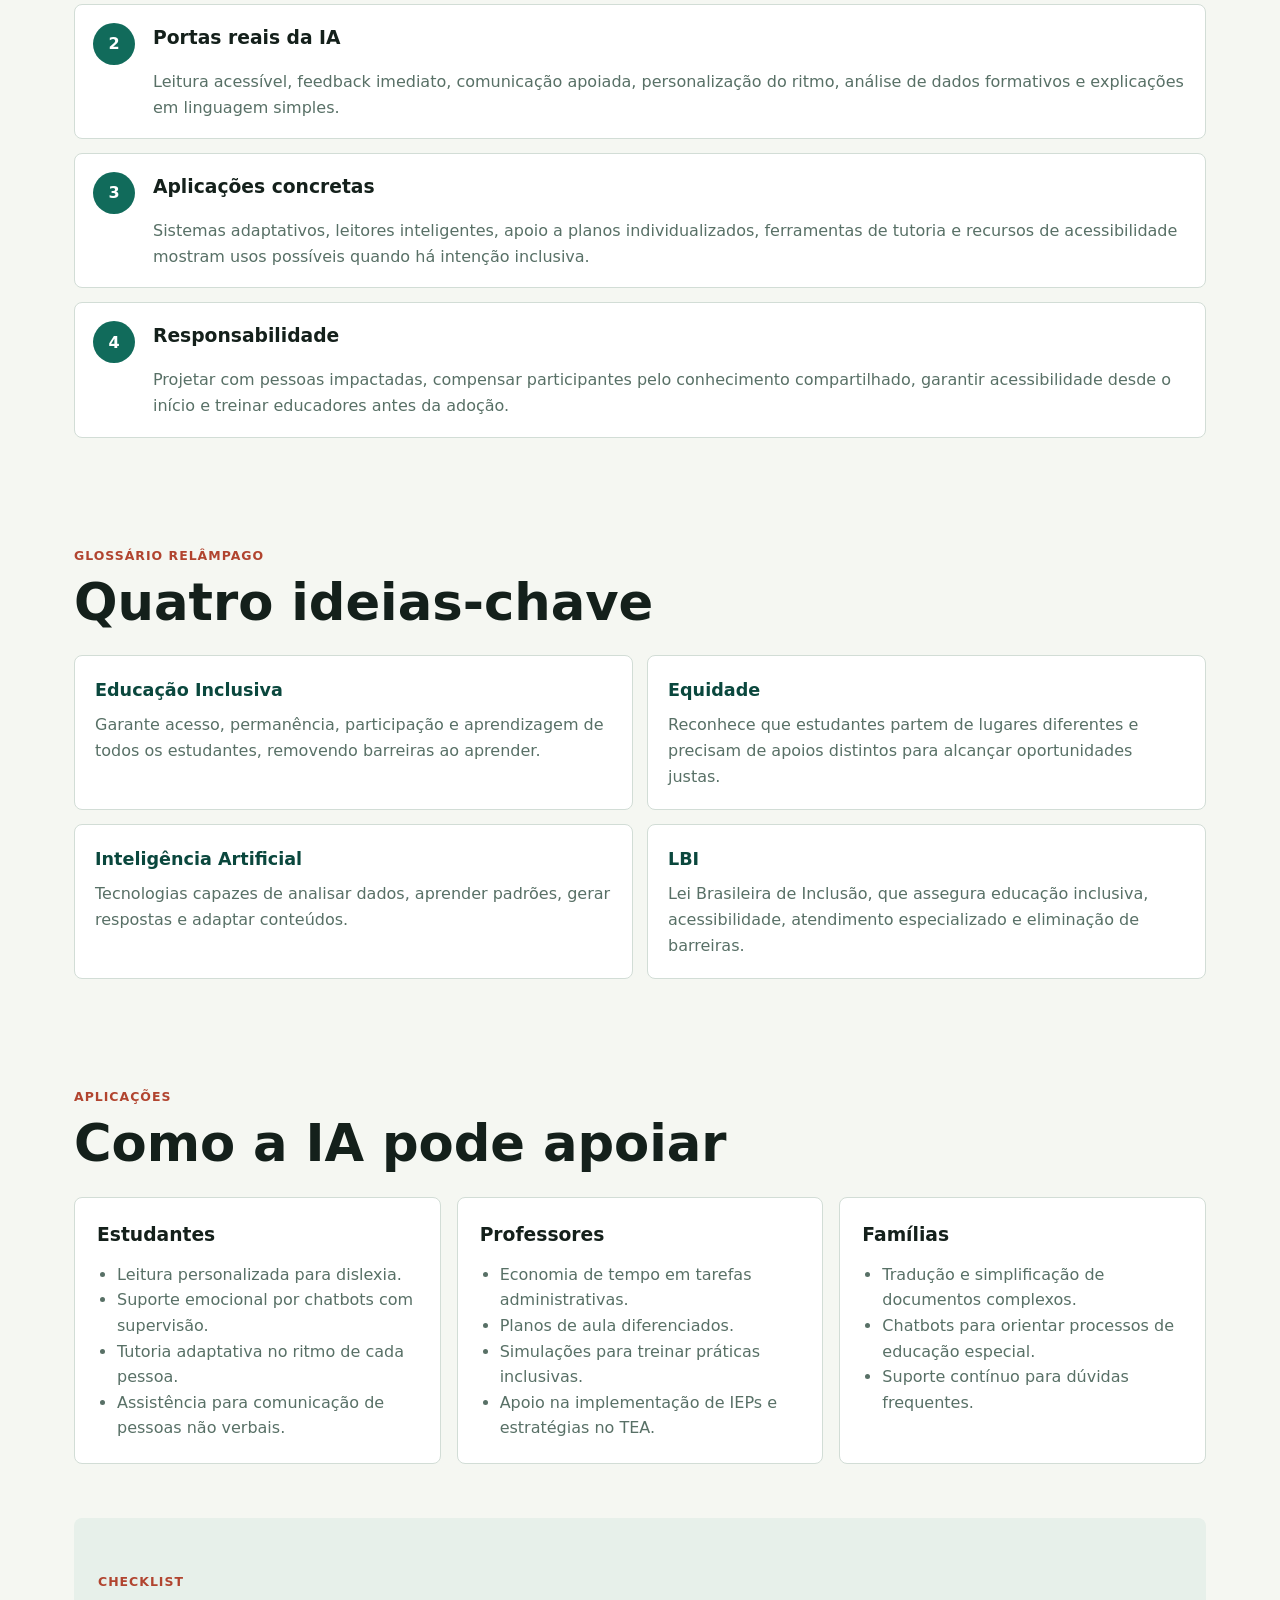
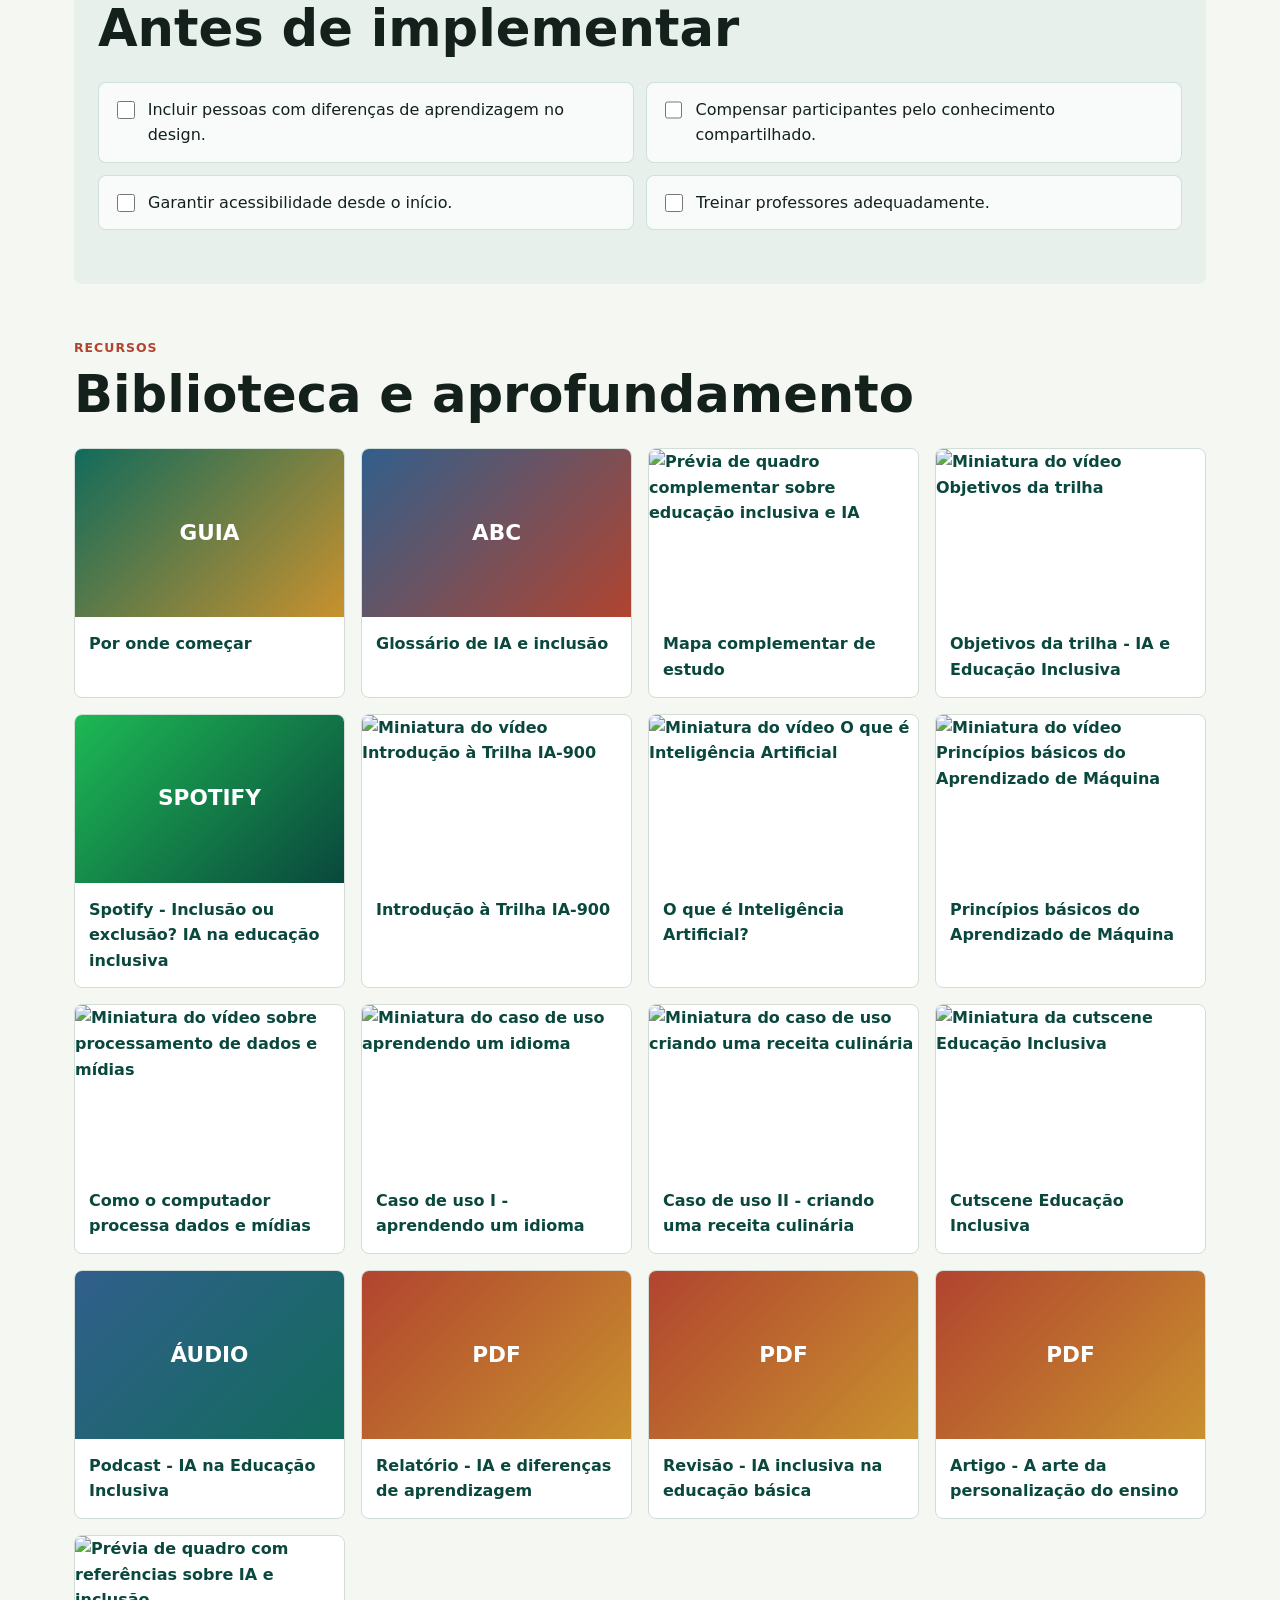
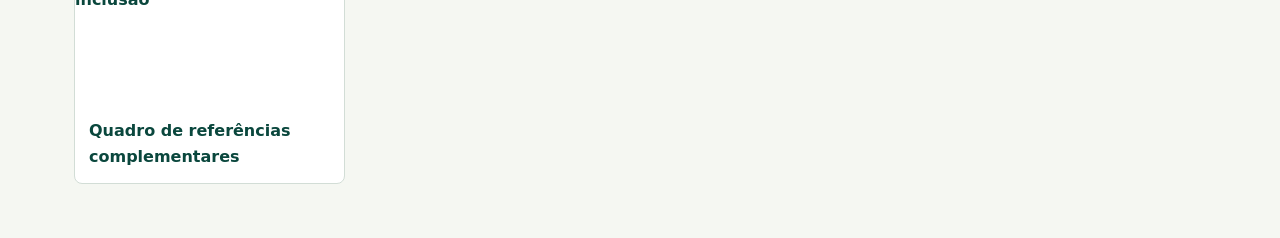
==== commit cad2a041: "Acessibilidade e conteúdo" ====
--- a/index.html
+++ b/index.html
@@ -11,8 +11,9 @@
       <nav class="topbar" aria-label="Navegação principal">
         <a class="brand" href="#inicio">IA + Inclusão</a>
         <div class="nav-links">
+          <a href="comecar.html">Começar</a>
           <a href="#trilha">Trilha</a>
-          <a href="#glossario">Glossário</a>
+          <a href="glossario.html">Glossário</a>
           <a href="#ferramentas">Ferramentas</a>
           <a href="#recursos">Recursos</a>
         </div>
@@ -23,18 +24,18 @@
           <p class="eyebrow">Educação inclusiva com tecnologia responsável</p>
           <h1>IA e Educação Inclusiva</h1>
           <p>
-            Um guia visual baseado no Padlet "IA e Inclusão": barreiras, conceitos,
-            aplicações, pesquisas, vídeos, podcast e caminhos práticos para usar
-            inteligência artificial sem perder o foco em acesso, participação e
-            aprendizagem.
+            Um guia para entender como a inteligência artificial pode apoiar
+            estudantes, professores e famílias sem perder o foco em acesso,
+            participação, aprendizagem, direitos e cuidado humano.
           </p>
           <div class="hero-actions">
-            <a class="button primary" href="#trilha">Explorar trilha</a>
-            <a class="button secondary" href="https://padlet.com/gustavocostatech/ia-e-inclusao-4u4hw93o1xvzntek" target="_blank" rel="noreferrer">Ver Padlet original</a>
+            <a class="button primary" href="comecar.html">Por onde começar</a>
+            <a class="button secondary" href="#trilha">Explorar guia</a>
+            <a class="button secondary" href="#recursos">Ver fontes</a>
           </div>
         </div>
         <figure class="hero-media">
-          <img src="./Static/Imagens/ImagemLogo.png" alt="Prévia visual do Padlet IA e Inclusão" />
+          <img src="./Static/Imagens/ImagemLogo.png" alt="Ilustração sobre IA e educação inclusiva" />
         </figure>
       </section>
     </header>
@@ -45,11 +46,17 @@
           <p class="section-kicker">Objetivo</p>
           <h2>Entender antes de aplicar</h2>
         </div>
-        <p>
-          A trilha organiza o tema em quatro movimentos: enxergar as barreiras,
-          compreender o potencial da IA, conhecer exemplos concretos e planejar
-          uma implementação responsável.
-        </p>
+        <div>
+          <p>
+            A tecnologia só se torna inclusiva quando responde a uma barreira real.
+            Por isso, o guia começa pelo problema educacional, passa pelas
+            possibilidades da IA e termina em critérios de implementação responsável.
+          </p>
+          <div class="inline-actions">
+            <a href="comecar.html">Ver roteiro prático</a>
+            <a href="glossario.html">Abrir glossário completo</a>
+          </div>
+        </div>
       </section>
 
       <section class="section" aria-labelledby="painel-title">
@@ -80,8 +87,8 @@
           <p class="section-kicker">Trilha</p>
           <h2>Da barreira à ação inclusiva</h2>
           <p class="section-summary">
-            Um percurso em quatro etapas para sair do diagnóstico das barreiras
-            e chegar a escolhas responsáveis de uso da IA na escola.
+            Um percurso em quatro etapas para transformar curiosidade sobre IA em
+            decisões pedagógicas mais responsáveis.
           </p>
         </div>
         <div class="timeline">
@@ -93,12 +100,12 @@
           <article>
             <span>2</span>
             <h3>Portas reais da IA</h3>
-            <p>Habilidades sociais e interação, personalização da aprendizagem, ambientes virtuais adaptativos e chatbots com orientação em linguagem acessível.</p>
+            <p>Leitura acessível, feedback imediato, comunicação apoiada, personalização do ritmo, análise de dados formativos e explicações em linguagem simples.</p>
           </article>
           <article>
             <span>3</span>
             <h3>Aplicações concretas</h3>
-            <p>CapacitaBOT, LEAF, apoio a estratégias docentes no TEA e ferramentas como Immersive Reader, Khanmigo, ROAR, Empower IEP, FeelLink e Maestra mostram usos possíveis quando há intenção inclusiva.</p>
+            <p>Sistemas adaptativos, leitores inteligentes, apoio a planos individualizados, ferramentas de tutoria e recursos de acessibilidade mostram usos possíveis quando há intenção inclusiva.</p>
           </article>
           <article>
             <span>4</span>
@@ -184,21 +191,26 @@
       <section class="section resources" id="recursos">
         <div class="section-heading">
           <p class="section-kicker">Recursos</p>
-          <h2>Materiais citados</h2>
+          <h2>Biblioteca e aprofundamento</h2>
         </div>
         <div class="resource-list">
+          <a class="resource-card" href="comecar.html">
+            <span class="resource-thumb resource-thumb-guide">Guia</span>
+            <span>Por onde começar</span>
+          </a>
+          <a class="resource-card" href="glossario.html">
+            <span class="resource-thumb resource-thumb-glossary">ABC</span>
+            <span>Glossário de IA e inclusão</span>
+          </a>
           <a class="resource-card" href="https://padlet.com/maryvitoria054/trabalho-pi-hxlfdcfmyq779qko" target="_blank" rel="noreferrer">
-            <img src="https://padlet.net/social-previews/board/hxlfdcfmyq779qko/opengraph.jpg?ts=1779153107" alt="Prévia do Padlet trabalho PI" />
-            <span>Padlet trabalho PI - trilha complementar sobre Educação Inclusiva e IA</span>
+            <img src="https://padlet.net/social-previews/board/hxlfdcfmyq779qko/opengraph.jpg?ts=1779153107" alt="Prévia de quadro complementar sobre educação inclusiva e IA" />
+            <span>Mapa complementar de estudo</span>
           </a>
           <a class="resource-card" href="https://youtu.be/v8G95rgaFLw?si=9PhyUuciLer0RLyC" target="_blank" rel="noreferrer">
             <img src="https://img.youtube.com/vi/v8G95rgaFLw/hqdefault.jpg" alt="Miniatura do vídeo Objetivos da trilha" />
             <span>Objetivos da trilha - IA e Educação Inclusiva</span>
           </a>
-          <a class="resource-card" href="https://youtu.be/qTc6QP8XeEc?si=7r9JO2xpi9EtwrrY" target="_blank" rel="noreferrer">
-            <img src="https://img.youtube.com/vi/qTc6QP8XeEc/hqdefault.jpg" alt="Miniatura do podcast em vídeo" />
-            <span>Podcast - Inclusão ou exclusão algorítmica na escola</span>
-          </a>
+          
           <a class="resource-card" href="https://open.spotify.com/episode/2xJNMKOKAfWHyERPrDlAsA?si=3Nk7gSHLTSmdf3auZK-wLQ" target="_blank" rel="noreferrer">
             <span class="resource-thumb resource-thumb-spotify">Spotify</span>
             <span>Spotify - Inclusão ou exclusão? IA na educação inclusiva</span>
@@ -235,26 +247,26 @@
             <span class="resource-thumb resource-thumb-audio">Áudio</span>
             <span>Podcast - IA na Educação Inclusiva</span>
           </a>
-          <a class="resource-card" href="https://padlet-uploads-usc1.storage.googleapis.com/5130909431/a79e69fceedd3f1c1233e7193cc5692f/AI_Learning_Differences_Designing_a_Future_with_No_Boundaries_Final__1_.pdf" target="_blank" rel="noreferrer">
+          <a class="resource-card" href="./Static/Documentos/AI-Learning-Differences-Designing-a-Future-with-No-Boundaries_Final.pdf" target="_blank" rel="noreferrer">
             <span class="resource-thumb resource-thumb-pdf">PDF</span>
-            <span>Paper de Stanford - AI + Learning Differences</span>
-          </a>
-          <a class="resource-card" href="https://padlet-uploads-usc1.storage.googleapis.com/5130909431/e899965accbe72580d3a80f07c47d2c1/Promovendo_IA_e_tecnologia_inclusivas_na_educa__o_b_sica__K_12__Uma_revis_o_do_contexto__estrat_gias_de_ensino_e_resultados_de_aprendizagem_1_.pdf" target="_blank" rel="noreferrer">
+            <span>Relatório - IA e diferenças de aprendizagem</span>
+          </a>
+          <a class="resource-card" href="./Static/Documentos/Promovendo%20IA%20e%20tecnologia%20inclusivas%20na%20educa%C3%A7%C3%A3o%20b%C3%A1sica%20(K-12)%20Uma%20revis%C3%A3o%20do%20contexto,%20estrat%C3%A9gias%20de%20ensino%20e%20resultados%20de%20aprendizagem.pdf" target="_blank" rel="noreferrer">
             <span class="resource-thumb resource-thumb-pdf">PDF</span>
-            <span>PDF - IA e tecnologia inclusivas na educação K-12</span>
+            <span>Revisão - IA inclusiva na educação básica</span>
+          </a>
+          <a class="resource-card" href="./Static/Documentos/artigo.pdf" target="_blank" rel="noreferrer">
+            <span class="resource-thumb resource-thumb-pdf">PDF</span>
+            <span>Artigo - A arte da personalização do ensino</span>
           </a>
           
           <a class="resource-card" href="https://padlet.com/gustavocostatech/ia-e-inclusao-4u4hw93o1xvzntek" target="_blank" rel="noreferrer">
-            <img src="https://padlet.net/social-previews/board/4u4hw93o1xvzntek/opengraph.jpg?ts=1781668205" alt="Prévia do Padlet IA e Inclusão" />
-            <span>Padlet original: IA e Inclusão</span>
+            <img src="https://padlet.net/social-previews/board/4u4hw93o1xvzntek/opengraph.jpg?ts=1781668205" alt="Prévia de quadro com referências sobre IA e inclusão" />
+            <span>Quadro de referências complementares</span>
           </a>
         </div>
       </section>
     </main>
-
-    <footer>
-      <p>Site estático criado a partir das informações públicas do Padlet "IA e Inclusão".</p>
-    </footer>
 
     <script src="script.js"></script>
   </body>
--- a/styles.css
+++ b/styles.css
@@ -160,12 +160,57 @@
   padding: 54px 24px;
 }
 
+.page-shell {
+  margin: 0 auto;
+  max-width: 1180px;
+  padding: 48px 24px 70px;
+}
+
+.page-hero {
+  border-bottom: 1px solid var(--line);
+  padding: 20px 0 44px;
+}
+
+.page-hero h1 {
+  font-size: clamp(2.6rem, 7vw, 5rem);
+  letter-spacing: 0;
+  line-height: 1;
+  margin: 0 0 18px;
+  max-width: 820px;
+}
+
+.page-hero p {
+  color: var(--muted);
+  font-size: 1.12rem;
+  margin: 0;
+  max-width: 760px;
+}
+
+.page-section {
+  max-width: none;
+  padding-left: 0;
+  padding-right: 0;
+}
+
 .intro {
   align-items: start;
   border-bottom: 1px solid var(--line);
   display: grid;
   gap: 24px;
   grid-template-columns: 0.8fr 1.2fr;
+}
+
+.inline-actions {
+  display: flex;
+  flex-wrap: wrap;
+  gap: 12px;
+  margin-top: 18px;
+}
+
+.inline-actions a {
+  color: var(--primary-dark);
+  font-weight: 900;
+  text-decoration: none;
 }
 
 .section h2 {
@@ -341,6 +386,23 @@
   margin: 0;
 }
 
+.detail-text {
+  color: var(--muted);
+  font-size: 1.02rem;
+  margin: 0 0 14px;
+}
+
+.detail-text sup {
+  font-size: 0.74rem;
+  font-weight: 900;
+  line-height: 0;
+}
+
+.detail-text sup a {
+  color: var(--blue);
+  text-decoration: none;
+}
+
 .detail-panel ul {
   color: var(--muted);
   margin: 0;
@@ -384,6 +446,28 @@
   color: var(--blue);
 }
 
+.footnotes {
+  border-top: 1px solid var(--line);
+  color: var(--muted);
+  font-size: 0.92rem;
+  margin: 10px 0 0;
+  padding-top: 16px;
+}
+
+.footnotes li + li {
+  margin-top: 8px;
+}
+
+.footnotes a {
+  color: var(--blue);
+  text-decoration: none;
+}
+
+.footnotes a:hover,
+.footnotes a:focus-visible {
+  text-decoration: underline;
+}
+
 .empty-detail {
   text-align: center;
 }
@@ -399,14 +483,16 @@
   gap: 14px;
 }
 
-.timeline article {
+.timeline article,
+.process-list article {
   display: grid;
   gap: 12px;
   grid-template-columns: 48px 1fr;
   padding: 18px;
 }
 
-.timeline span {
+.timeline span,
+.process-list span {
   align-items: center;
   background: var(--primary);
   border-radius: 50%;
@@ -419,7 +505,9 @@
 }
 
 .timeline h3,
-.support-grid h3 {
+.support-grid h3,
+.process-list h3,
+.question-grid h3 {
   margin: 0;
 }
 
@@ -427,6 +515,58 @@
   color: var(--muted);
   grid-column: 2;
   margin: -8px 0 0;
+}
+
+.process-list {
+  display: grid;
+  gap: 14px;
+}
+
+.process-list article,
+.question-grid article,
+.example-panel,
+.glossary-list article {
+  background: var(--surface);
+  border: 1px solid var(--line);
+  border-radius: 8px;
+}
+
+.process-list p,
+.question-grid p,
+.example-panel p,
+.glossary-list p {
+  color: var(--muted);
+  margin: 8px 0 0;
+}
+
+.question-grid {
+  display: grid;
+  gap: 16px;
+  grid-template-columns: repeat(2, minmax(0, 1fr));
+}
+
+.question-grid article,
+.example-panel,
+.glossary-list article {
+  padding: 20px;
+}
+
+.example-panel p:first-child,
+.glossary-list p:first-of-type {
+  margin-top: 0;
+}
+
+.glossary-list {
+  display: grid;
+  gap: 16px;
+  grid-template-columns: repeat(2, minmax(0, 1fr));
+}
+
+.glossary-list h2 {
+  color: var(--primary-dark);
+  font-size: 1.25rem;
+  line-height: 1.2;
+  margin: 0 0 10px;
 }
 
 .glossary dl {
@@ -558,6 +698,14 @@
 
 .resource-thumb-pdf {
   background: linear-gradient(135deg, var(--accent), var(--gold));
+}
+
+.resource-thumb-guide {
+  background: linear-gradient(135deg, var(--primary), var(--gold));
+}
+
+.resource-thumb-glossary {
+  background: linear-gradient(135deg, var(--blue), var(--accent));
 }
 
 footer {
@@ -579,7 +727,9 @@
   .cards-grid,
   .support-grid,
   .resource-list,
-  .glossary dl {
+  .glossary dl,
+  .glossary-list,
+  .question-grid {
     grid-template-columns: repeat(2, minmax(0, 1fr));
   }
 
@@ -611,6 +761,8 @@
   .support-grid,
   .resource-list,
   .glossary dl,
+  .glossary-list,
+  .question-grid,
   .checklist-items {
     grid-template-columns: 1fr;
   }
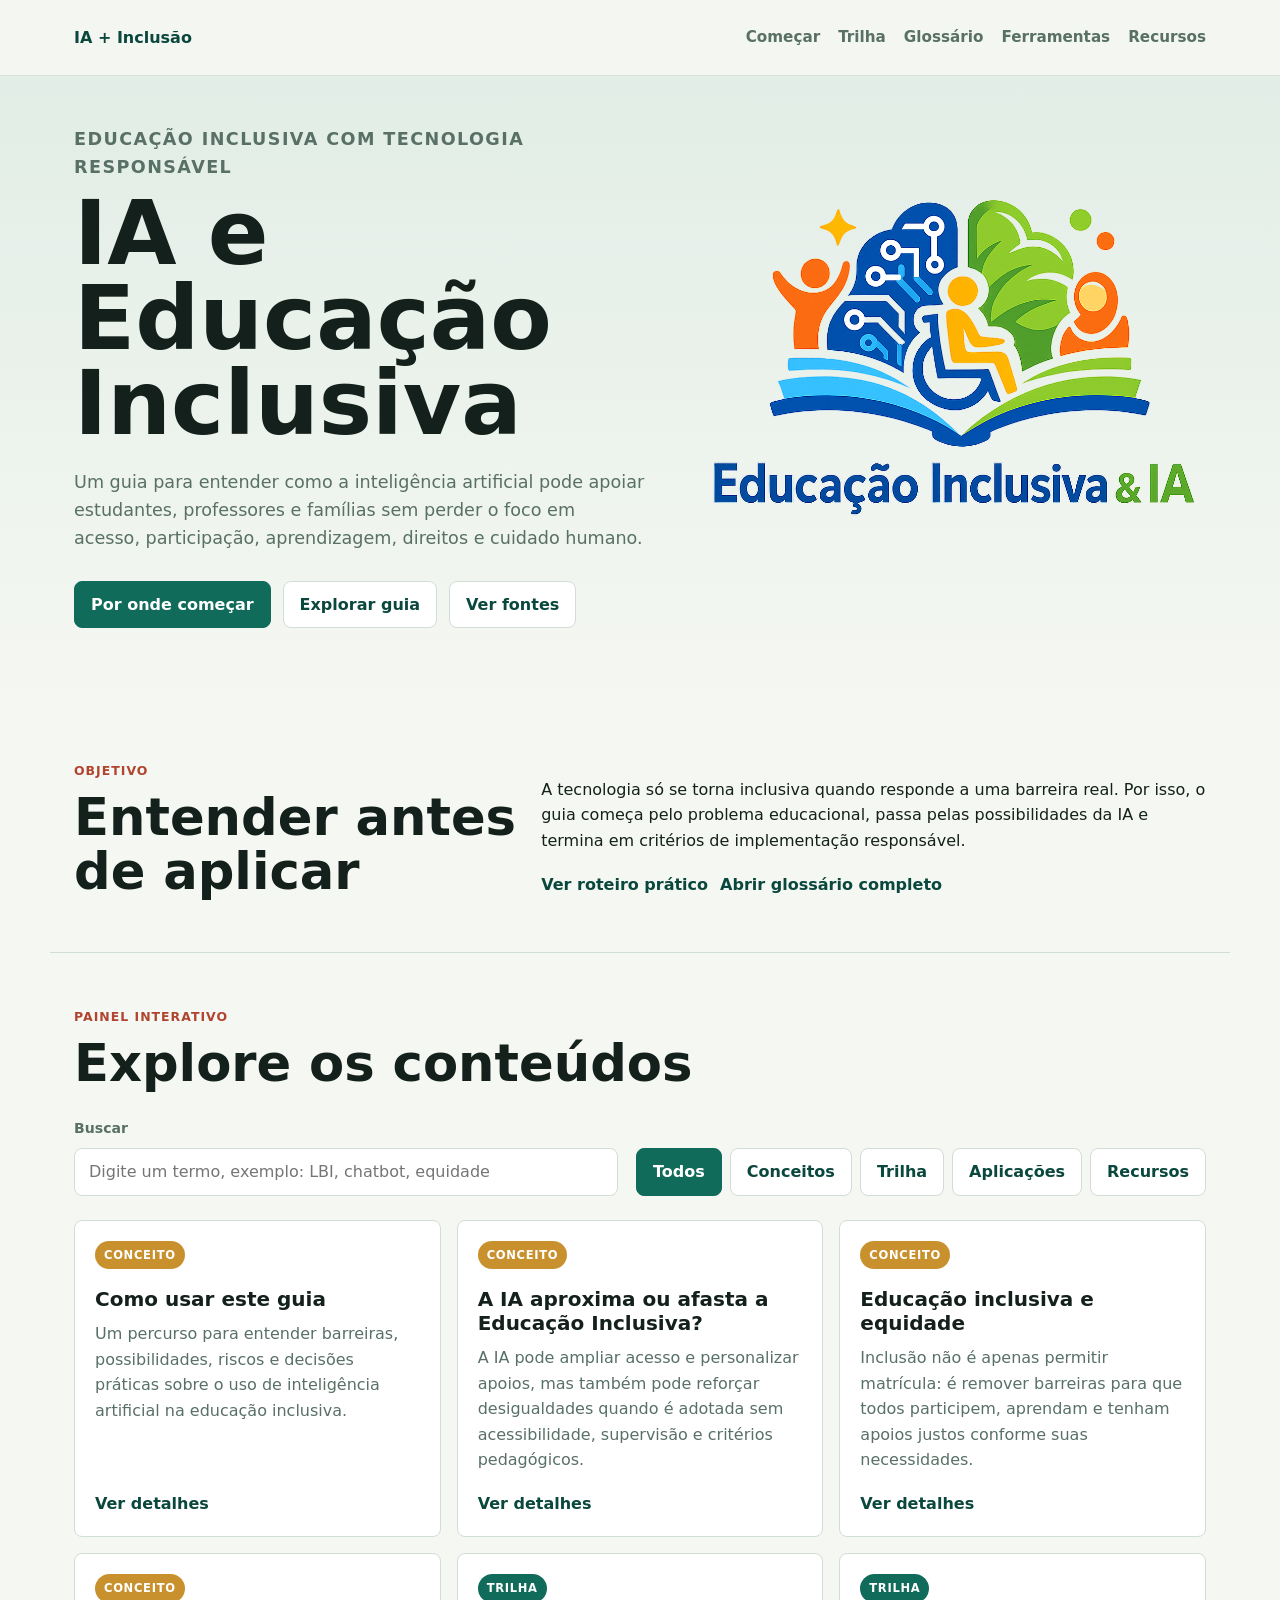
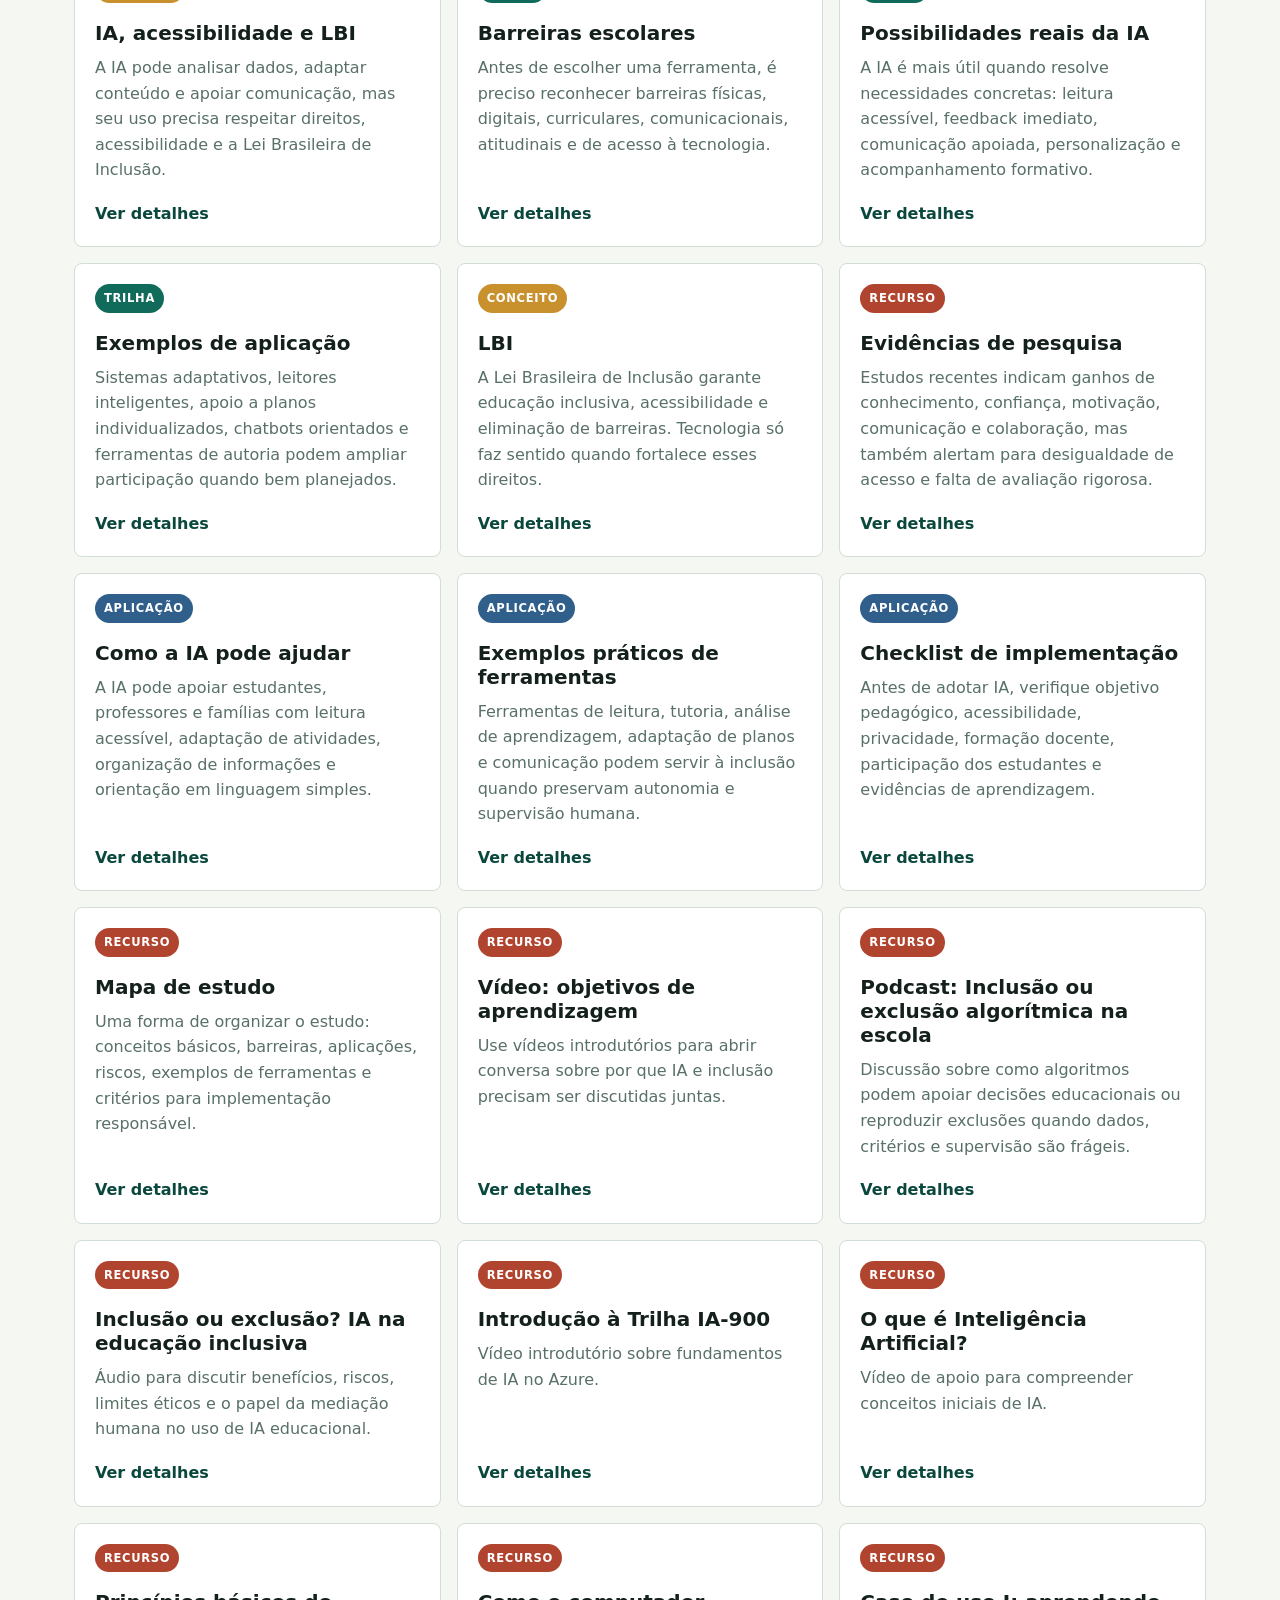
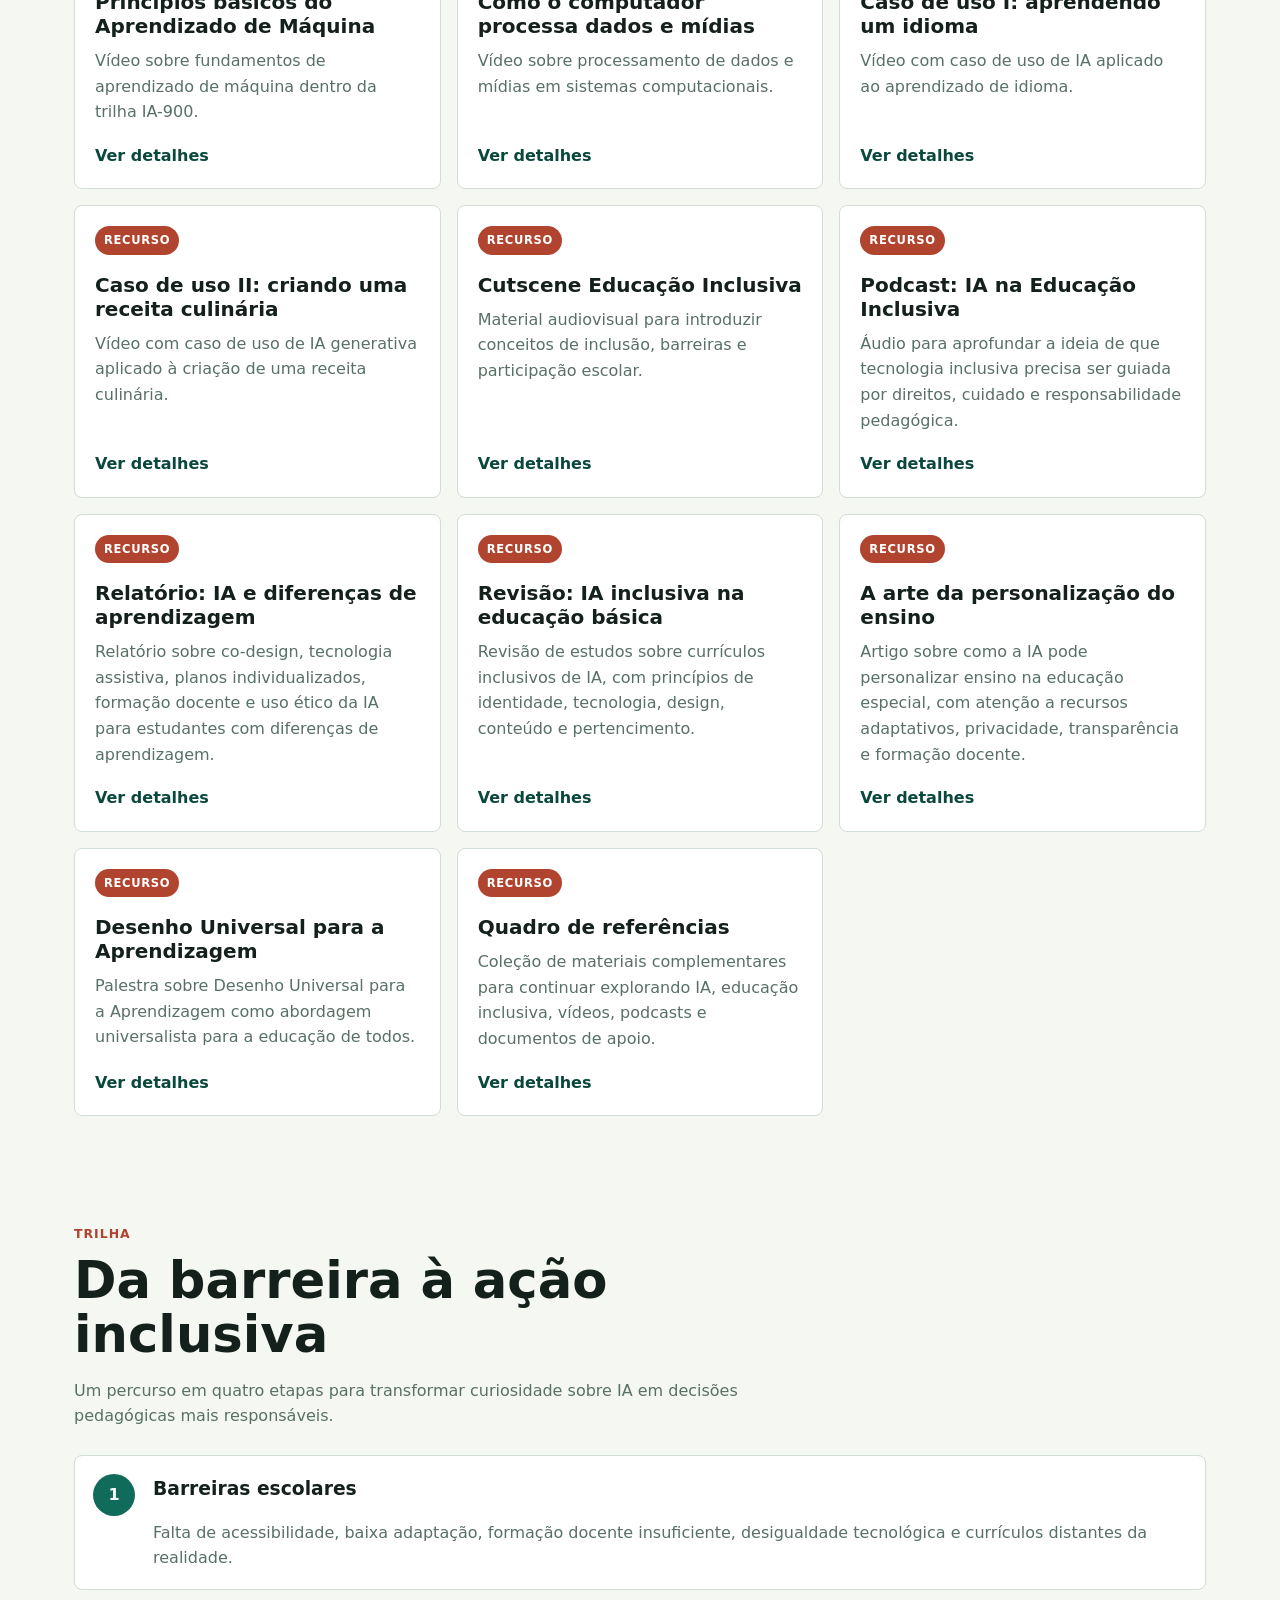
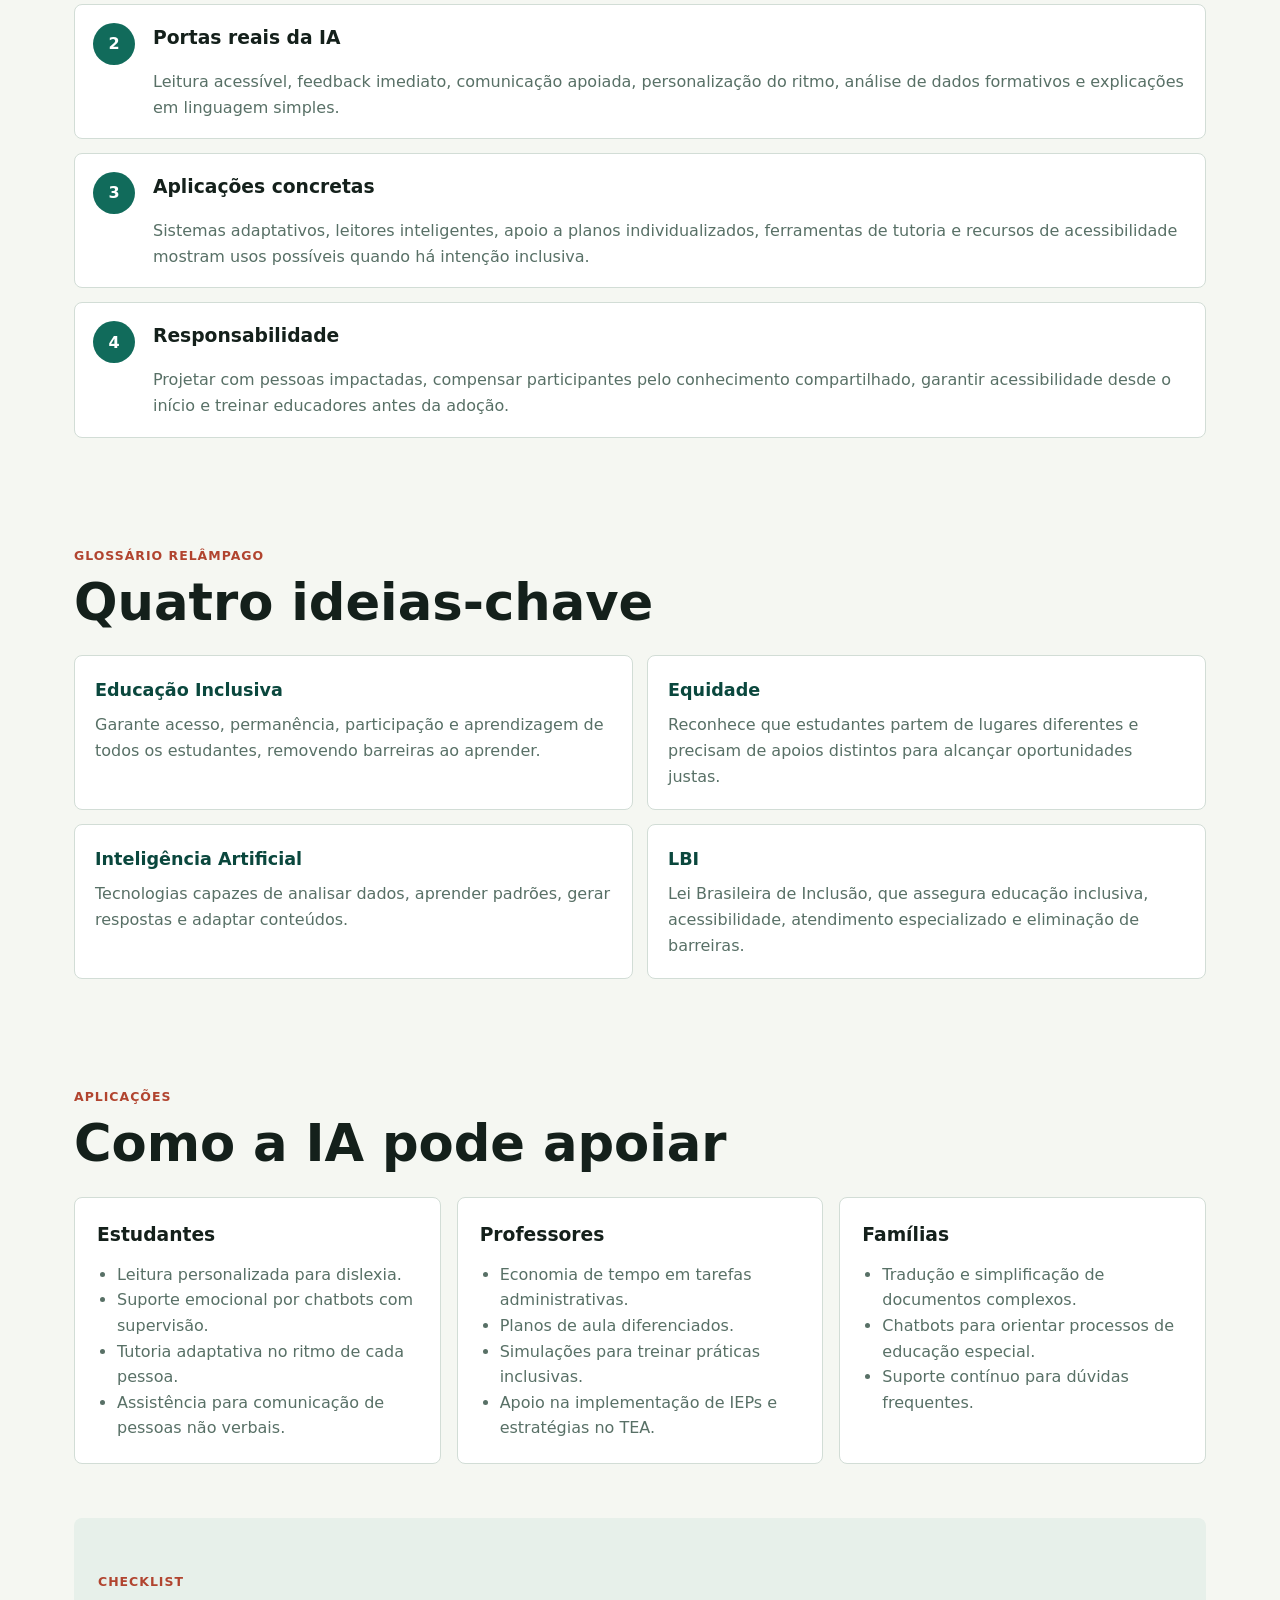
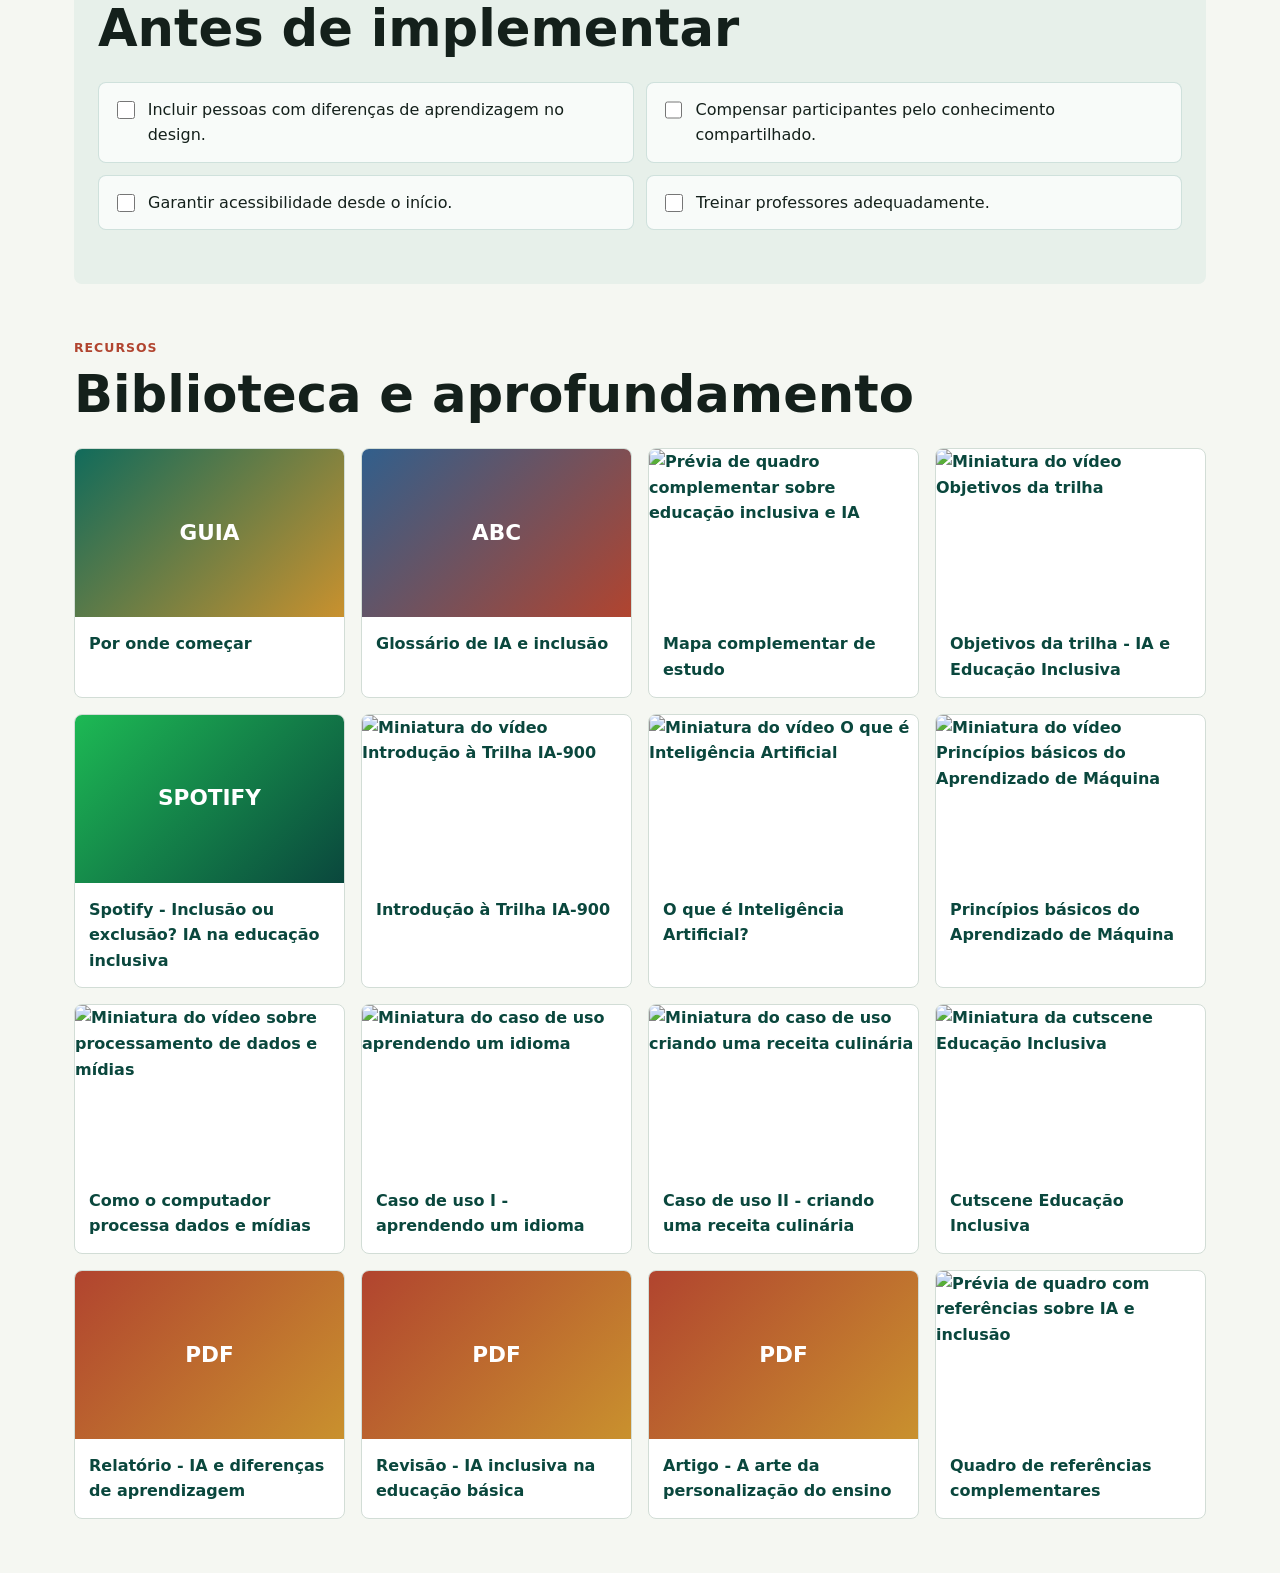
==== commit d59fe5ea: "Update index.html" ====
--- a/index.html
+++ b/index.html
@@ -243,10 +243,7 @@
             <img src="https://img.youtube.com/vi/cvheVmyWmtg/hqdefault.jpg" alt="Miniatura da cutscene Educação Inclusiva" />
             <span>Cutscene Educação Inclusiva</span>
           </a>
-          <a class="resource-card" href="https://padlet-uploads-usc1.storage.googleapis.com/5130909431/7ad068adb68dc20256b87ed7bd981783/IA_na_educao_inclusiva__a_chave_humanizadora.mp3" target="_blank" rel="noreferrer">
-            <span class="resource-thumb resource-thumb-audio">Áudio</span>
-            <span>Podcast - IA na Educação Inclusiva</span>
-          </a>
+
           <a class="resource-card" href="./Static/Documentos/AI-Learning-Differences-Designing-a-Future-with-No-Boundaries_Final.pdf" target="_blank" rel="noreferrer">
             <span class="resource-thumb resource-thumb-pdf">PDF</span>
             <span>Relatório - IA e diferenças de aprendizagem</span>
